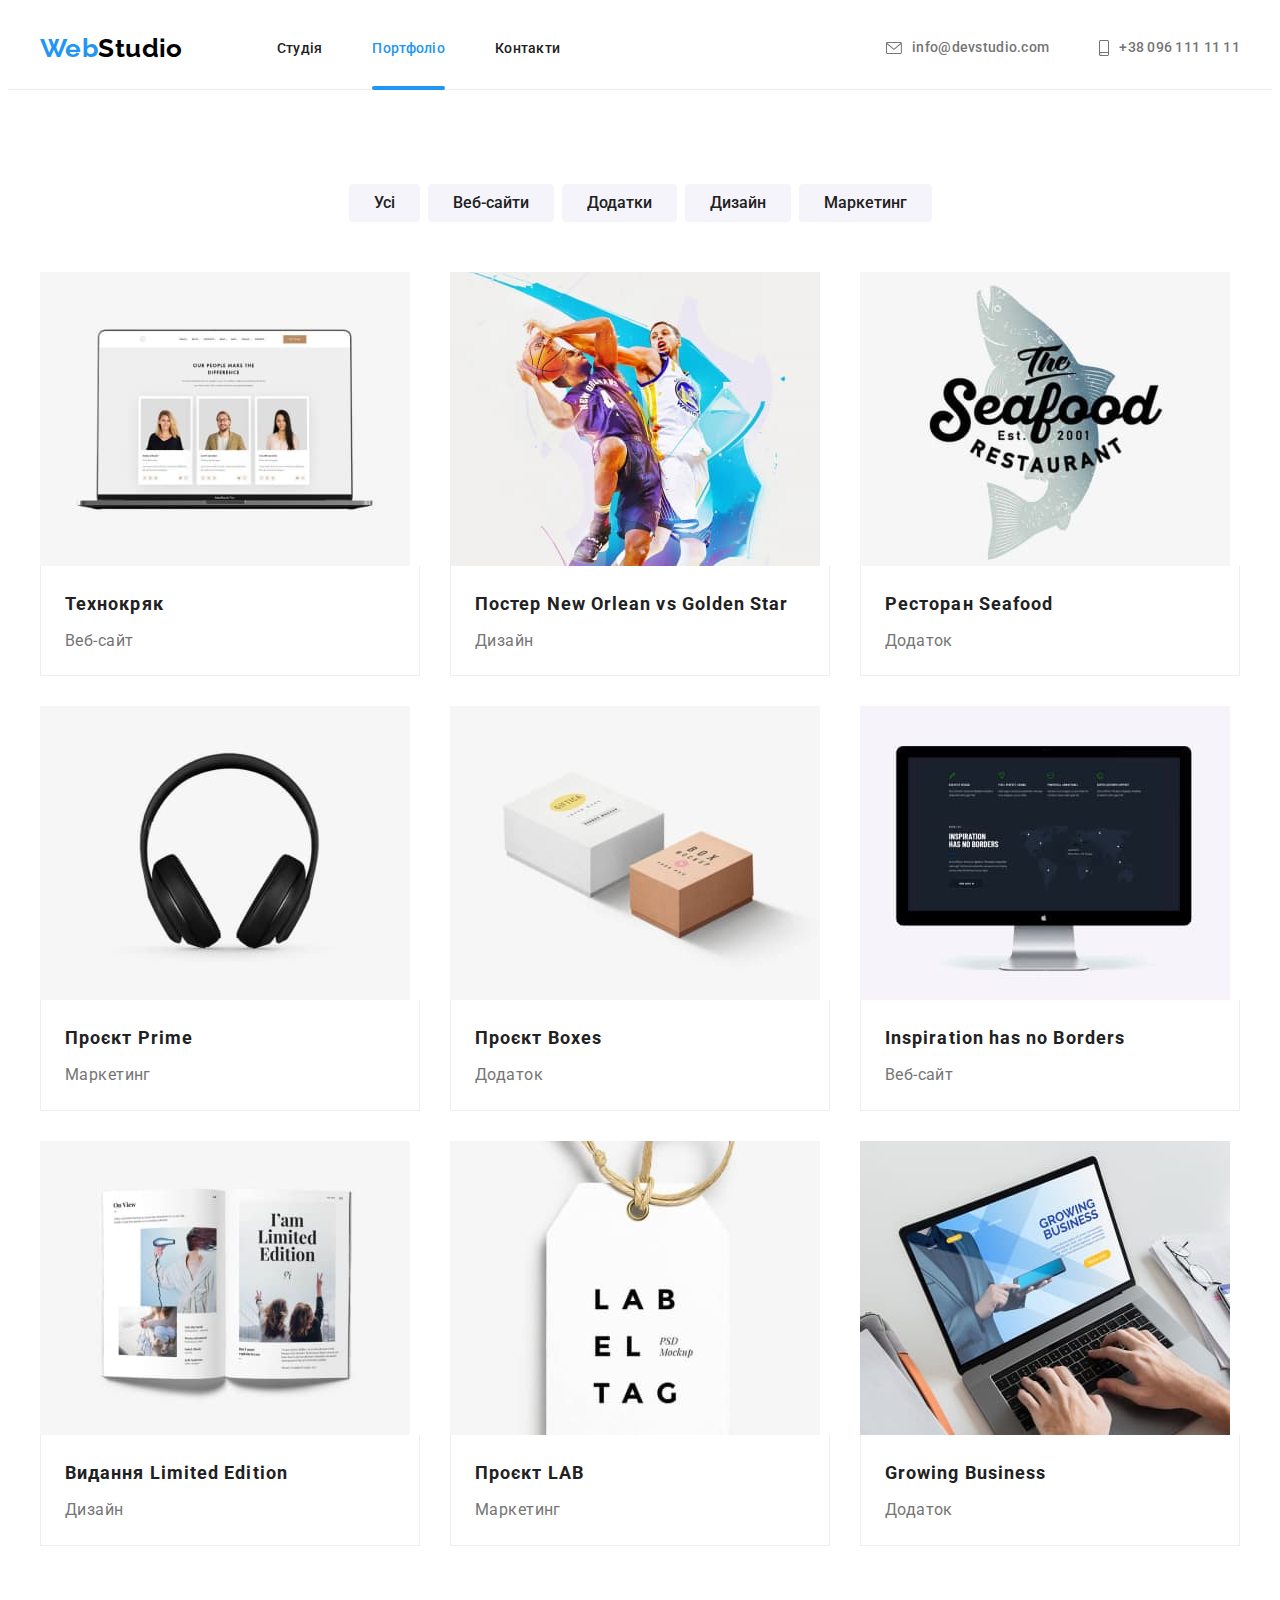
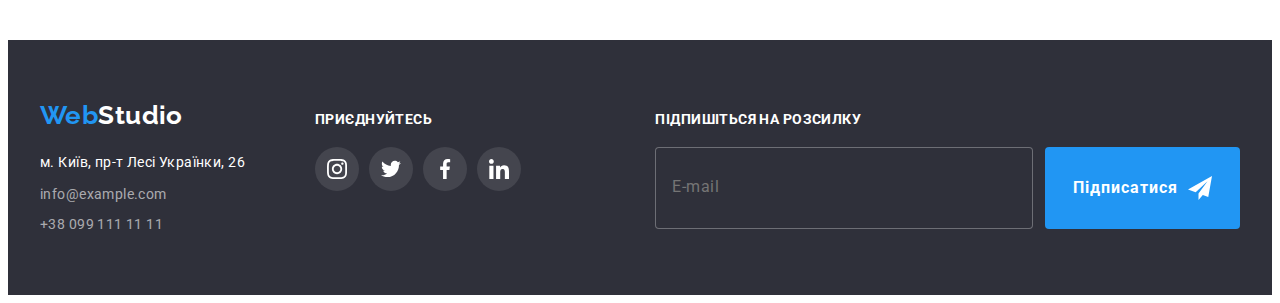
==== portfolio.html @ 4e2cb7a1 "hw-8-start" ====
<!DOCTYPE html>
<html lang="uk">
  <head>
    <meta charset="UTF-8" />
    <meta http-equiv="X-UA-Compatible" content="IE=edge" />
    <meta name="viewport" content="width=device-width, initial-scale=1.0" />
    <!--fonts-raleway-roboto----------------->
    <link rel="preconnect" href="https://fonts.googleapis.com" />
    <link rel="preconnect" href="https://fonts.gstatic.com" crossorigin />
    <link
      href="https://fonts.googleapis.com/css2?family=Oleo+Script:wght@400;700&family=Raleway:wght@700&family=Roboto:wght@400;500;700;900&display=swap"
      rel="stylesheet"
    />
    <!--fonts-end----------------------------------->
    <!--normalazi----------------------------------->
    <link
      rel="stylesheet"
      href="https://cdnjs.cloudflare.com/ajax/libs/modern-normalize/1.1.0/modern-normalize.min.css"
      integrity="sha512-wpPYUAdjBVSE4KJnH1VR1HeZfpl1ub8YT/NKx4PuQ5NmX2tKuGu6U/JRp5y+Y8XG2tV+wKQpNHVUX03MfMFn9Q=="
      crossorigin="anonymous"
      referrerpolicy="no-referrer"
    />
    <!--normalize-end------------------------------->

    <link rel="stylesheet" href="./css/main.min.css" />
    <title>WebStudio</title>
  </head>
  <body>
    <!--navigation-section------------->
    <header class="header">
      <div class="container header-container">
        <nav class="navigation">
          <!--Logo-------------------->
          <div class="logo__header">
            <a class="link" href="#"
              ><span class="logo__text-blue">Web</span
              ><span class="logo__text-dark">Studio</span></a
            >
          </div>
          <!--Logo-end------------------>
          <!--menu-buttons------ ------>
          <ul class="navigation__list list hover">
            <li class="navigation__menu">
              <a class="navigation__item" href="./index.html">Студія</a>
            </li>
            <li class="navigation__menu">
              <a class="navigation__item-active" href="./portfolio.html"
                >Портфоліо</a
              >
            </li>
            <li class="navigation__menu">
              <a class="navigation__item" href="#">Контакти</a>
            </li>
          </ul>
        </nav>
        <!--right------------------------>
        <div class="navigation__contact">
          <ul class="navigation__list list">
            <li class="navigation__menu hover">
              <a class="navigation__mail" href="mailto:info@devstudio.com">
                <svg class="icon-envelope" width="16" height="12">
                  <use href="./images/icons.svg#envelope"></use>
                </svg>
                info@devstudio.com
              </a>
            </li>

            <li class="navigation__menu hover">
              <a class="navigation__telephone" href="tel:+380961111111">
                <svg class="icon-smartphone" width="10" height="16">
                  <use href="./images/icons.svg#smartphone"></use>
                </svg>
                +38 096 111 11 11
              </a>
            </li>
          </ul>
        </div>
      </div>
      <!--container-end-->
    </header>
    <!--navigation-section-end---------->
    <main>
      <section class="portfolio">
        <div class="container">
          <h1 class="visually-hidden">Портфолио</h1>
          <!--filter------------------->
          <ul class="btn-filter">
            <li class="list">
              <button type="button">Усі</button>
            </li>
            <li class="list">
              <button type="button">Веб-сайти</button>
            </li>
            <li class="list">
              <button type="button">Додатки</button>
            </li>
            <li class="list">
              <button type="button">Дизайн</button>
            </li>
            <li class="list">
              <button type="button">Маркетинг</button>
            </li>
          </ul>
          <!--portfolio-img------------->
          <ul class="list project__wrapper">
            <li class="project__cards">
              <div class="project__card-animation">
                <img
                  src="./images/img-tehnokryak.jpg"
                  alt="Вебсайт Технокряк"
                  width="370"
                />

                <p class="project__card-overlay">
                  Ресурс пропонує комплексні пропозиції з різним рівнем
                  функціоналу та сервісів. Все це дозволить відвідувачу отримати
                  вичерпні відомості про компанію чи приватну особу.
                </p>
              </div>

              <div class="project__description">
                <h2>Технокряк</h2>
                <p>Веб-сайт</p>
              </div>
            </li>

            <li class="project__cards">
              <div class="project__card-animation">
                <img
                  src="./images/img-poster-New-Orlean.jpg"
                  alt="Дизайн Постера Нью Орлеан "
                  width="370"
                />

                <p class="project__card-overlay">
                  Ресурс пропонує комплексні пропозиції з різним рівнем
                  функціоналу та сервісів. Все це дозволить відвідувачу отримати
                  вичерпні відомості про компанію чи приватну особу.
                </p>
              </div>

              <div class="project__description">
                <h2>Постер New Orlean vs Golden Star</h2>
                <p>Дизайн</p>
              </div>
            </li>
            <li class="project__cards">
              <div class="project__card-animation">
                <img
                  src="./images/img-restaurant-seafood.jpg"
                  alt="Додаток Ресторану Seafood"
                  width="370"
                />
                <p class="project__card-overlay">
                  Ресурс пропонує комплексні пропозиції з різним рівнем
                  функціоналу та сервісів. Все це дозволить відвідувачу отримати
                  вичерпні відомості про компанію чи приватну особу.
                </p>
              </div>
              <div class="project__description">
                <h2>Ресторан Seafood</h2>
                <p>Додаток</p>
              </div>
            </li>
            <li class="project__cards">
              <div class="project__card-animation">
                <img
                  src="./images/img-project-prime.jpg"
                  alt="Маркетинг проєкту Prime"
                  width="370"
                />

                <p class="project__card-overlay">
                  Ресурс пропонує комплексні пропозиції з різним рівнем
                  функціоналу та сервісів. Все це дозволить відвідувачу отримати
                  вичерпні відомості про компанію чи приватну особу.
                </p>
              </div>
              <div class="project__description">
                <h2>Проєкт Prime</h2>
                <p>Маркетинг</p>
              </div>
            </li>

            <li class="project__cards">
              <div class="project__card-animation">
                <img
                  src="./images/img-project-boxes.jpg"
                  alt="Додаток Пректу Boxes"
                  width="370"
                />

                <p class="project__card-overlay">
                  Ресурс пропонує комплексні пропозиції з різним рівнем
                  функціоналу та сервісів. Все це дозволить відвідувачу отримати
                  вичерпні відомості про компанію чи приватну особу.
                </p>
              </div>
              <div class="project__description">
                <h2>Проєкт Boxes</h2>
                <p>Додаток</p>
              </div>
            </li>

            <li class="project__cards">
              <div class="project__card-animation">
                <img
                  src="./images/img-inspiration-on-boarder.jpg"
                  alt="Веб-сайт Inspiration has no Boarders"
                  width="370"
                />

                <p class="project__card-overlay">
                  Ресурс пропонує комплексні пропозиції з різним рівнем
                  функціоналу та сервісів. Все це дозволить відвідувачу отримати
                  вичерпні відомості про компанію чи приватну особу.
                </p>
              </div>
              <div class="project__description">
                <h2>Inspiration has no Borders</h2>
                <p>Веб-сайт</p>
              </div>
            </li>
            <li class="project__cards">
              <div class="project__card-animation">
                <img
                  src="./images/img-publishing-house-limited-edition.jpg"
                  alt="Дизайн Видання Limited Edition"
                  width="370"
                />

                <p class="project__card-overlay">
                  Ресурс пропонує комплексні пропозиції з різним рівнем
                  функціоналу та сервісів. Все це дозволить відвідувачу отримати
                  вичерпні відомості про компанію чи приватну особу.
                </p>
              </div>
              <div class="project__description">
                <h2>Видання Limited Edition</h2>
                <p>Дизайн</p>
              </div>
            </li>
            <li class="project__cards">
              <div class="project__card-animation">
                <img
                  src="./images/img-project-lab.jpg"
                  alt="Маркетинг Проєкт LAB"
                  width="370"
                />

                <p class="project__card-overlay">
                  Ресурс пропонує комплексні пропозиції з різним рівнем
                  функціоналу та сервісів. Все це дозволить відвідувачу отримати
                  вичерпні відомості про компанію чи приватну особу.
                </p>
              </div>
              <div class="project__description">
                <h2>Проєкт LAB</h2>
                <p>Маркетинг</p>
              </div>
            </li>
            <li class="project__cards">
              <div class="project__card-animation">
                <img
                  src="./images/img-growing-business.jpg"
                  alt="Додаток Growing Business"
                  width="370"
                />

                <p class="project__card-overlay">
                  Ресурс пропонує комплексні пропозиції з різним рівнем
                  функціоналу та сервісів. Все це дозволить відвідувачу отримати
                  вичерпні відомості про компанію чи приватну особу.
                </p>
              </div>
              <div class="project__description">
                <h2>Growing Business</h2>
                <p>Додаток</p>
              </div>
            </li>
          </ul>
        </div>
        <!--container-end-->
      </section>
      <!--portfolio-img-end----------->
    </main>
    <!--footer------------------------>

    <!--footer------------------->

    <footer>
      <div class="container">
        <div class="footer__wrapper">
          <div class="">
            <div class="footer__logo-wrapper">
              <a href="#"
                ><span class="logo__text-blue">Web</span
                ><span class="logo__text-white">Studio</span></a
              >
            </div>

            <address>
              <p>м. Київ, пр-т Лесі Українки, 26</p>
              <ul class="list">
                <li>
                  <a class="link" href="mailto:info@example.com">
                    info@example.com
                  </a>
                </li>
                <li>
                  <a class="link" href="tel:+380991111111">
                    +38 099 111 11 11
                  </a>
                </li>
              </ul>
            </address>
          </div>

          <div class="footer-social__content">
            <p>приєднуйтесь</p>
            <ul class="list footer-social__icon-indent">
              <li>
                <a class="footer-social__link" href="#">
                  <svg class="footer-social__icon" width="20" height="20">
                    <use href="./images/icons.svg#instagram"></use>
                  </svg>
                </a>
              </li>
              <li>
                <a class="footer-social__link" href="#">
                  <svg class="footer-social__icon" width="20" height="20">
                    <use href="./images/icons.svg#twitter"></use>
                  </svg>
                </a>
              </li>
              <li>
                <a class="footer-social__link" href="#">
                  <svg class="footer-social__icon" width="20" height="20">
                    <use href="./images/icons.svg#facebook"></use>
                  </svg>
                </a>
              </li>
              <li>
                <a class="footer-social__link" href="#">
                  <svg class="footer-social__icon" width="20" height="20">
                    <use href="./images/icons.svg#linkedin"></use>
                  </svg>
                </a>
              </li>
            </ul>
          </div>
          <!--address-social-end-->

          <div class="footer-mailing__content">
            <p>Підпишіться на розсилку</p>

            <form class="footer-mailing__form">
              <input
                name="user_email"
                class="footer-mailing__input"
                type="email"
                placeholder="E-mail"
              />
              <button class="footer-mailing__btn" type="submit">
                Підписатися
                <svg class="footer-mailing__icon" width="24" height="24">
                  <use href="./images/icons.svg#icon-send"></use>
                </svg>
              </button>
            </form>
          </div>
          <!-------------------------->
        </div>
        <!--column-end-->
      </div>
      <!--container-end-->
    </footer>

    <!--footer-end---------------------->
  </body>
</html>
---- css/main.min.css ----
:root{--hover-color: #2196f3;--h2-h3-color: #212121;--text-color: #757575;--icon-logo-color: #afb1b8;--bg-color-black: #2f303a;--logo-color-black: #000000;--white-color: #ffffff;--background-button-color: #f5f4fa;--adress-a-color: rgba(255, 255, 255, 0.6)}.list{list-style:none}.link{text-decoration:none}body{font-family:"Roboto",sans-serif;letter-spacing:.03em;font-size:14px;color:var(--text-color)}h1,h2,h3,p{margin-top:0;margin-bottom:0}ul,ol{margin-top:0;margin-bottom:0;padding-left:0}img{display:block}.container{width:1200px;margin-left:auto;margin-right:auto;padding-left:15px;padding-right:15px}.visually-hidden{position:absolute;white-space:nowrap;width:1px;height:1px;overflow:hidden;border:0;padding:0;clip:rect(0 0 0 0);-webkit-clip-path:inset(100%);clip-path:inset(100%);margin:-1px}.header{padding-top:25px;padding-bottom:25px;border-bottom:1px solid #ececec}.header-container{display:-webkit-box;display:-ms-flexbox;display:flex;-webkit-box-align:center;-ms-flex-align:center;align-items:center}.navigation{display:-webkit-box;display:-ms-flexbox;display:flex;-webkit-box-align:center;-ms-flex-align:center;align-items:center}.navigation__list{display:-webkit-box;display:-ms-flexbox;display:flex;-webkit-box-align:center;-ms-flex-align:center;align-items:center}.navigation__menu:not(:last-child){margin-right:50px;position:relative}.navigation__item{font-style:normal;font-weight:500;font-size:14px;line-height:1.14;letter-spacing:.02em;color:var(--h2-h3-color);text-decoration:none;-webkit-transition:color 250ms cubic-bezier(0.4, 0, 0.2, 1);transition:color 250ms cubic-bezier(0.4, 0, 0.2, 1)}.navigation__item-active{font-style:normal;font-weight:500;font-size:14px;line-height:1.14;letter-spacing:.02em;color:var(--hover-color);text-decoration:none}.navigation__item-active::after{content:"";position:absolute;width:100%;height:4px;border-radius:2px;background-color:#2196f3;top:46px;left:0px}.navigation__contact{margin-left:auto}.navigation__mail{display:-webkit-box;display:-ms-flexbox;display:flex;font-style:normal;font-weight:500;font-size:14px;line-height:1.14;letter-spacing:.02em;color:var(--text-color);text-decoration:none;-webkit-box-align:center;-ms-flex-align:center;align-items:center;-webkit-box-pack:center;-ms-flex-pack:center;justify-content:center;-webkit-transition:color 250ms cubic-bezier(0.4, 0, 0.2, 1);transition:color 250ms cubic-bezier(0.4, 0, 0.2, 1)}.navigation__telephone{display:-webkit-box;display:-ms-flexbox;display:flex;font-style:normal;font-weight:500;font-size:14px;line-height:1.14;letter-spacing:.02em;color:var(--text-color);text-decoration:none;-webkit-box-align:center;-ms-flex-align:center;align-items:center;-webkit-box-pack:center;-ms-flex-pack:center;justify-content:center;-webkit-transition:color 250ms cubic-bezier(0.4, 0, 0.2, 1);transition:color 250ms cubic-bezier(0.4, 0, 0.2, 1)}.hover a:hover,.hover a:focus{color:var(--hover-color);fill:currentColor}.icon-envelope{margin-right:10px;fill:currentColor}.icon-envelope:hover,.icon-envelope:focus{color:var(--hover-color);fill:currentColor}.icon-smartphone{margin-right:10px;fill:currentColor}.icon-smartphone:hover,.icon-smartphone:focus{color:var(--hover-color);fill:currentColor}.logo__text-dark{font-family:"Raleway",sans-serif;font-style:normal;font-weight:700;font-size:26px;line-height:1.19;color:var(--logo-color-black)}.logo__header{margin-right:94px}.logo__text-blue{font-family:"Raleway",sans-serif;font-style:normal;font-weight:700;font-size:26px;line-height:1.19;color:var(--hover-color)}.banner{width:1600px;margin:auto;background:var(--bg-color-black);background-image:radial-gradient(rgba(47, 48, 58, 0.4), rgba(47, 48, 58, 0.4)),url(../images/hero.jpg);background-repeat:no-repeat;background-position:center;background-size:cover;padding:200px 0}.banner h1{width:696px;margin-left:auto;margin-right:auto;font-style:normal;font-weight:900;font-size:44px;line-height:1.36;text-align:center;letter-spacing:.06em;text-transform:uppercase;color:var(--white-color)}.banner button{font-style:normal;font-weight:700;font-size:16px;line-height:1.87;display:-webkit-box;display:-ms-flexbox;display:flex;-webkit-box-align:center;-ms-flex-align:center;align-items:center;text-align:center;letter-spacing:.06em;color:var(--white-color);padding:10px 32px 10px 32px;margin-top:40px;margin-left:auto;margin-right:auto;background:var(--hover-color);-webkit-box-shadow:0px 4px 4px rgba(0,0,0,.15);box-shadow:0px 4px 4px rgba(0,0,0,.15);border-radius:4px;border:none;cursor:pointer;-webkit-transition:background-color 250ms cubic-bezier(0.4, 0, 0.2, 1);transition:background-color 250ms cubic-bezier(0.4, 0, 0.2, 1)}.banner button:hover,.banner button:focus{background-color:#188ce8}.benefits__content{padding:94px 0}.benefits__content h3{font-style:normal;font-weight:700;font-size:14px;line-height:1.14;text-transform:uppercase;color:var(--h2-h3-color);margin-bottom:10px}.benefits__content p{font-style:normal;font-size:14px;line-height:1.71;color:var(--text-color);word-wrap:break-word}.benefits__wrapper{display:-webkit-box;display:-ms-flexbox;display:flex;gap:30px}.benefits__wrapper:not(:last-child){padding-right:30px}.benefit__content-indent{-ms-flex-preferred-size:calc((100% - 90px)/4);flex-basis:calc((100% - 90px)/4)}.benefit__icon-border{background-color:#f5f4fa;padding:25px 100px}.benefit__icon-border:not(:last-child){margin-bottom:30px}.experience__content{padding-top:0px;padding-bottom:94px}.experience__content h2{font-style:normal;font-weight:700;font-size:36px;line-height:1.16;text-align:center;color:var(--h2-h3-color);margin-bottom:50px}.experience__content__img{display:-webkit-box;display:-ms-flexbox;display:flex;gap:30px}.experience__wrapper{position:relative}.experience__description{position:absolute;display:-webkit-box;display:-ms-flexbox;display:flex;-webkit-box-align:center;-ms-flex-align:center;align-items:center;-webkit-box-pack:center;-ms-flex-pack:center;justify-content:center;bottom:0px;width:370px;height:70px;background-color:rgba(47,48,58,.8)}.experience__description h3{font-family:"Roboto",sans-serif;font-weight:700;font-size:14px;line-height:16.41px;color:#fff;text-transform:uppercase}.our-command__content{background-color:#f5f4fa;padding:94px 0}.our-command__content h2{font-style:normal;font-weight:700;font-size:36px;line-height:1.16;text-align:center;color:var(--h2-h3-color);margin-bottom:50px}.our-command__content h3{font-style:normal;font-weight:500;font-size:16px;line-height:1.18;text-align:center;color:var(--h2-h3-color);margin-bottom:10px}.our-command__content p{font-style:normal;font-size:16px;line-height:1.18;text-align:center;color:var(--text-color)}.our-command__indent{display:-webkit-box;display:-ms-flexbox;display:flex;gap:30px}.our-command__card{background-color:#fff;border-bottom-left-radius:4px;border-bottom-right-radius:4px;-webkit-box-shadow:0px 2px 1px rgba(0,0,0,.2),0px 1px 1px rgba(0,0,0,.14),0px 1px 3px rgba(0,0,0,.12);box-shadow:0px 2px 1px rgba(0,0,0,.2),0px 1px 1px rgba(0,0,0,.14),0px 1px 3px rgba(0,0,0,.12)}.our-command__card-indent{padding:30px 32px}.our-command__icon-wrapper{display:-webkit-box;display:-ms-flexbox;display:flex;-webkit-box-pack:justify;-ms-flex-pack:justify;justify-content:space-between;margin-top:16px}.our-command__icon-link{display:-webkit-box;display:-ms-flexbox;display:flex;-webkit-box-align:center;-ms-flex-align:center;align-items:center;-webkit-box-pack:center;-ms-flex-pack:center;justify-content:center;width:44px;height:44px;border-radius:50%;-webkit-transition:background-color 250ms cubic-bezier(0.4, 0, 0.2, 1);transition:background-color 250ms cubic-bezier(0.4, 0, 0.2, 1)}.our-command__icon-link:hover,.our-command__icon-link:focus{background-color:var(--hover-color)}.our-command__icon-link:hover .our-command__icon,.our-command__icon-link:focus .our-command__icon{fill:#fff}.our-command__icon{fill:var(--icon-logo-color);-webkit-transition:fill 250ms cubic-bezier(0.4, 0, 0.2, 1);transition:fill 250ms cubic-bezier(0.4, 0, 0.2, 1)}.our-client__content{padding:94px 0}.our-client__content h2{font-style:normal;font-weight:700;font-size:36px;line-height:1.16;text-align:center;color:var(--h2-h3-color);margin-bottom:50px}.our-client__logo-wrapper{display:-webkit-box;display:-ms-flexbox;display:flex}.client-logo__icon{fill:var(--icon-logo-color);-webkit-transition:fill 250ms cubic-bezier(0.4, 0, 0.2, 1);transition:fill 250ms cubic-bezier(0.4, 0, 0.2, 1)}.client-logo__indent:not(:last-child){margin-right:30px}.client-logo__link{display:-webkit-box;display:-ms-flexbox;display:flex;border:1px solid var(--icon-logo-color);border-radius:4px;padding:16px 32px;-webkit-box-align:center;-ms-flex-align:center;align-items:center;-webkit-box-pack:center;-ms-flex-pack:center;justify-content:center;-webkit-transition:border-color 250ms cubic-bezier(0.4, 0, 0.2, 1);transition:border-color 250ms cubic-bezier(0.4, 0, 0.2, 1)}.client-logo__link:hover,.client-logo__link:focus{border-color:var(--hover-color)}.client-logo__link:hover .client-logo__icon,.client-logo__link:focus .client-logo__icon{fill:var(--hover-color)}.modal__close-btn{position:absolute;top:8px;right:8px;display:-webkit-box;display:-ms-flexbox;display:flex;-webkit-box-pack:center;-ms-flex-pack:center;justify-content:center;-webkit-box-align:center;-ms-flex-align:center;align-items:center;width:30px;height:30px;border-radius:50%;border:1px solid rgba(0,0,0,.1);background-color:rgba(0,0,0,0);padding:0px;cursor:pointer;-webkit-transition:fill 250ms cubic-bezier(0.4, 0, 0.2, 1);transition:fill 250ms cubic-bezier(0.4, 0, 0.2, 1)}.modal__close-btn:focus,.modal__close-btn:hover{fill:var(--hover-color)}.modal{position:absolute;top:50%;left:50%;width:528px;height:581px;border-radius:4px;background-color:#fff;-webkit-transform:translate(-50%, -50%);transform:translate(-50%, -50%);opacity:1;-webkit-box-shadow:0px 1px 3px rgba(0,0,0,.12),0px 1px 1px rgba(0,0,0,.14),0px 2px 1px rgba(0,0,0,.2);box-shadow:0px 1px 3px rgba(0,0,0,.12),0px 1px 1px rgba(0,0,0,.14),0px 2px 1px rgba(0,0,0,.2);-webkit-transition:1250ms cubic-bezier(0.4, 0, 0.2, 1),-webkit-transform 1250ms cubic-bezier(0.4, 0, 0.2, 1);transition:1250ms cubic-bezier(0.4, 0, 0.2, 1),-webkit-transform 1250ms cubic-bezier(0.4, 0, 0.2, 1);transition:transform 1250ms cubic-bezier(0.4, 0, 0.2, 1),1250ms cubic-bezier(0.4, 0, 0.2, 1);transition:transform 1250ms cubic-bezier(0.4, 0, 0.2, 1),1250ms cubic-bezier(0.4, 0, 0.2, 1),-webkit-transform 1250ms cubic-bezier(0.4, 0, 0.2, 1);padding:40px}.modal__header{display:block;font-family:"Roboto",sans-serif;font-weight:700;font-size:20px;line-height:23px;color:#212121;text-align:center;margin-bottom:12px}.modal-form__field{display:block;margin-bottom:10px}.modal-form__field:not(:last-child){margin-bottom:10px}.modal-form__field:nth-child(4){margin-bottom:20px}.modal-form__input{width:100%;height:40px;border-radius:4px;border:1px solid rgba(33,33,33,.2);margin-top:4px;padding-left:42px;cursor:pointer;-webkit-transition:border-color 250ms cubic-bezier(0.4, 0, 0.2, 1);transition:border-color 250ms cubic-bezier(0.4, 0, 0.2, 1)}.modal-form__input:focus{border-color:var(--hover-color);outline:none}.modal-form__input:focus+.modal-form__icon{fill:var(--hover-color);outline:none}.modal-form__icon{position:absolute;display:block;top:50%;left:12px;-webkit-transform:translateY(-50%);transform:translateY(-50%);fill:#212121;-webkit-transition:fill 250ms cubic-bezier(0.4, 0, 0.2, 1);transition:fill 250ms cubic-bezier(0.4, 0, 0.2, 1)}.modal-form__message{width:100%;height:120px;border-radius:4px;border:1px solid rgba(33,33,33,.2);margin-top:4px;padding:12px 16px;resize:none;-webkit-transition:border-color 250ms cubic-bezier(0.4, 0, 0.2, 1);transition:border-color 250ms cubic-bezier(0.4, 0, 0.2, 1);display:block}.modal-form__message:focus{border-color:var(--hover-color);outline:none}.modal-form__message::-webkit-input-placeholder{color:rgba(117,117,117,.5);font-family:"Roboto",sans-serif;font-weight:400;font-size:12px;line-height:14px}.modal-form__message::-moz-placeholder{color:rgba(117,117,117,.5);font-family:"Roboto",sans-serif;font-weight:400;font-size:12px;line-height:14px}.modal-form__message:-ms-input-placeholder{color:rgba(117,117,117,.5);font-family:"Roboto",sans-serif;font-weight:400;font-size:12px;line-height:14px}.modal-form__message::-ms-input-placeholder{color:rgba(117,117,117,.5);font-family:"Roboto",sans-serif;font-weight:400;font-size:12px;line-height:14px}.modal-form__message::placeholder{color:rgba(117,117,117,.5);font-family:"Roboto",sans-serif;font-weight:400;font-size:12px;line-height:14px}.modal-form__title-comment,.modal-form__title-name,.modal-form__title-phone,.modal-form__title-email{color:var(--text-color);font-family:"Roboto",sans-serif;font-weight:400;font-size:12px;line-height:14px;letter-spacing:.01em;display:block}.modal-form__input-wrapper{position:relative;display:block}.checkbox-icon-border{display:-webkit-box;display:-ms-flexbox;display:flex;-webkit-box-align:center;-ms-flex-align:center;align-items:center;justify-items:center;left:0px;bottom:0px;cursor:pointer;margin-right:10px;border:1px solid #212121;border-radius:2px;background-color:#fff}.checkbox-icon{visibility:hidden}.modal-form__checkbox:checked+.modal-form__checkbox-label .checkbox-icon{visibility:visible;background-color:var(--hover-color);border:none}.modal-form__checkbox:checked+.modal-form__checkbox-label .checkbox-icon-border{border-color:#2196f3}.modal-form__checkbox:focus+.modal-form__checkbox-label .checkbox-icon-border{outline:1px solid var(--hover-color)}.modal-form__checkbox-label{display:-webkit-box;display:-ms-flexbox;display:flex;-webkit-box-align:center;-ms-flex-align:center;align-items:center;-webkit-box-pack:center;-ms-flex-pack:center;justify-content:center;font-family:"Roboto",sans-serif;font-weight:400;font-size:14px;line-height:24px;letter-spacing:.03em;color:var(--text-color)}.modal-form__checkbox-label a{color:var(--hover-color)}.modal-form__submit-btn{display:block;margin-top:30px;margin-left:auto;margin-right:auto;background-color:#188ce8;padding:10px 52px;border-radius:4px;border:none;color:#fff;font-family:"Roboto",sans-serif;font-weight:700;font-size:16px;line-height:30px;letter-spacing:.06em;text-align:center;cursor:pointer;-webkit-transition:-webkit-box-shadow 250ms cubic-bezier(0.4, 0, 0.2, 1);transition:-webkit-box-shadow 250ms cubic-bezier(0.4, 0, 0.2, 1);transition:box-shadow 250ms cubic-bezier(0.4, 0, 0.2, 1);transition:box-shadow 250ms cubic-bezier(0.4, 0, 0.2, 1), -webkit-box-shadow 250ms cubic-bezier(0.4, 0, 0.2, 1)}.modal-form__submit-btn:focus,.modal-form__submit-btn:hover{-webkit-box-shadow:0px 4px 4px rgba(0,0,0,.15);box-shadow:0px 4px 4px rgba(0,0,0,.15);outline:none}.backdrop{position:fixed;top:0px;left:0px;width:100%;height:100%;background-color:rgba(0,0,0,.2);-webkit-transition:opacity 250ms cubic-bezier(0.4, 0, 0.2, 1),visibility 250ms cubic-bezier(0.4, 0, 0.2, 1);transition:opacity 250ms cubic-bezier(0.4, 0, 0.2, 1),visibility 250ms cubic-bezier(0.4, 0, 0.2, 1)}.backdrop.is-hidden{visibility:hidden;pointer-events:none}.backdrop.is-hidden .modal{-webkit-transform:translate(0%, -100%) scale(0.01);transform:translate(0%, -100%) scale(0.01);border-radius:50%}.btn-filter{display:-webkit-box;display:-ms-flexbox;display:flex;gap:8px;margin-bottom:50px;-webkit-box-pack:center;-ms-flex-pack:center;justify-content:center}.portfolio{padding:94px 0}.portfolio button{font-family:"Roboto",sans-serif;white-space:nowrap;font-weight:500;font-size:16px;line-height:1.62;color:var(--h2-h3-color);background:var(--background-button-color);border-radius:4px;padding:6px 25px;border:none;cursor:pointer;-webkit-transition:background-color 250ms cubic-bezier(0.4, 0, 0.2, 1),color 250ms cubic-bezier(0.4, 0, 0.2, 1),-webkit-box-shadow 250ms cubic-bezier(0.4, 0, 0.2, 1);transition:background-color 250ms cubic-bezier(0.4, 0, 0.2, 1),color 250ms cubic-bezier(0.4, 0, 0.2, 1),-webkit-box-shadow 250ms cubic-bezier(0.4, 0, 0.2, 1);transition:background-color 250ms cubic-bezier(0.4, 0, 0.2, 1),color 250ms cubic-bezier(0.4, 0, 0.2, 1),box-shadow 250ms cubic-bezier(0.4, 0, 0.2, 1);transition:background-color 250ms cubic-bezier(0.4, 0, 0.2, 1),color 250ms cubic-bezier(0.4, 0, 0.2, 1),box-shadow 250ms cubic-bezier(0.4, 0, 0.2, 1),-webkit-box-shadow 250ms cubic-bezier(0.4, 0, 0.2, 1)}.portfolio button:hover,.portfolio button:focus{background:var(--hover-color);-webkit-box-shadow:0px 3px 1px rgba(0,0,0,.1),0px 1px 2px rgba(0,0,0,.08),0px 2px 2px rgba(0,0,0,.12);box-shadow:0px 3px 1px rgba(0,0,0,.1),0px 1px 2px rgba(0,0,0,.08),0px 2px 2px rgba(0,0,0,.12);color:var(--white-color);outline:none}.project__wrapper{display:-webkit-box;display:-ms-flexbox;display:flex;-ms-flex-wrap:wrap;flex-wrap:wrap;gap:30px}.project__wrapper:not(:last-child){margin-bottom:30px;margin-right:30px}.project__card-animation{overflow:hidden;position:relative}.project__description{padding:20px 24px 20px 24px;border:1px solid #eee;border-top:0;font-weight:400;font-size:16px;line-height:1.85;color:var(--text-color)}.project__description h2{font-weight:700;font-size:18px;line-height:2;letter-spacing:.06em;color:var(--h2-h3-color);margin-bottom:4px}.project__card-overlay{position:absolute;display:-webkit-box;display:-ms-flexbox;display:flex;justify-items:center;-webkit-box-align:center;-ms-flex-align:center;align-items:center;height:100%;bottom:0px;padding:63px 24px;background-color:rgba(33,150,243,.9);color:#fff;font-family:"Roboto",sans-serif;font-size:18px;font-weight:400;line-height:28px;letter-spacing:.03em;-webkit-transform:translateY(100%);transform:translateY(100%);-webkit-transition:550ms cubic-bezier(0.4, 0, 0.2, 1),-webkit-transform 250ms cubic-bezier(0.4, 0, 0.2, 1);transition:550ms cubic-bezier(0.4, 0, 0.2, 1),-webkit-transform 250ms cubic-bezier(0.4, 0, 0.2, 1);transition:transform 250ms cubic-bezier(0.4, 0, 0.2, 1),550ms cubic-bezier(0.4, 0, 0.2, 1);transition:transform 250ms cubic-bezier(0.4, 0, 0.2, 1),550ms cubic-bezier(0.4, 0, 0.2, 1),-webkit-transform 250ms cubic-bezier(0.4, 0, 0.2, 1)}.project__cards{-webkit-box-sizing:border-box;box-sizing:border-box;width:370px;-ms-flex-preferred-size:calc((100% - 60px)/3);flex-basis:calc((100% - 60px)/3);position:relative;-webkit-transition:-webkit-box-shadow 250ms cubic-bezier(0.4, 0, 0.2, 1);transition:-webkit-box-shadow 250ms cubic-bezier(0.4, 0, 0.2, 1);transition:box-shadow 250ms cubic-bezier(0.4, 0, 0.2, 1);transition:box-shadow 250ms cubic-bezier(0.4, 0, 0.2, 1), -webkit-box-shadow 250ms cubic-bezier(0.4, 0, 0.2, 1)}.project__cards:hover,.project__cards:focus{-webkit-box-shadow:1px 4px 6px rgba(0,0,0,.16),0px 4px 4px rgba(0,0,0,.06),0px 1px 1px rgba(0,0,0,.12);box-shadow:1px 4px 6px rgba(0,0,0,.16),0px 4px 4px rgba(0,0,0,.06),0px 1px 1px rgba(0,0,0,.12)}.project__cards:hover .project__card-overlay,.project__cards:focus .project__card-overlay{-webkit-transform:translateY(0%);transform:translateY(0%)}footer{background:var(--bg-color-black);padding-top:60px;padding-bottom:60px}footer a{text-decoration:none}.footer__wrapper{display:-webkit-box;display:-ms-flexbox;display:flex;-webkit-box-align:baseline;-ms-flex-align:baseline;align-items:baseline}address p{font-family:"Roboto",sans-serif;font-style:normal;font-size:14px;line-height:1.71;color:var(--white-color);margin-bottom:9px}address a{font-family:"Roboto",sans-serif;font-style:normal;font-size:14px;line-height:1.5;color:var(--adress-a-color)}address li:not(:last-child){margin-bottom:9px}.footer__logo-wrapper{margin-bottom:20px}.logo__text-white{font-family:"Raleway",sans-serif;font-style:normal;font-weight:700;font-size:26px;line-height:1.19;color:var(--white-color)}.footer-social__content{margin-left:70px}.footer-social__content p{font-family:"Roboto",sans-serif;font-weight:700;font-size:14px;line-height:16px;color:#fff;text-transform:uppercase;margin-bottom:20px}.footer-social__icon-indent{display:-webkit-box;display:-ms-flexbox;display:flex;gap:10px}.footer-social__icon{fill:#fff}.footer-social__link{display:-webkit-box;display:-ms-flexbox;display:flex;width:44px;height:44px;border-radius:50%;background-color:rgba(255,255,255,.1);-webkit-box-align:center;-ms-flex-align:center;align-items:center;-webkit-box-pack:center;-ms-flex-pack:center;justify-content:center;-webkit-transition:background-color 250ms cubic-bezier(0.4, 0, 0.2, 1);transition:background-color 250ms cubic-bezier(0.4, 0, 0.2, 1)}.footer-social__link:hover,.footer-social__link:focus{background-color:var(--hover-color)}.footer-mailing__content{margin-left:auto}.footer-mailing__content p{font-family:"Roboto",sans-serif;font-weight:700;font-size:14px;line-height:16px;color:#fff;text-transform:uppercase;margin-bottom:20px}.footer-mailing__form{display:-webkit-box;display:-ms-flexbox;display:flex}.footer-mailing__input{width:358px;height:50px;border-radius:4px;outline:none;background-color:var(--bg-color-black);border:1px solid rgba(255,255,255,.3);-webkit-transition:border-color 250ms cubic-bezier(0.4, 0, 0.2, 1);transition:border-color 250ms cubic-bezier(0.4, 0, 0.2, 1);padding-top:15px;padding-left:16px;padding-bottom:15px;padding-right:auto;cursor:pointer;color:#fff}.footer-mailing__input:focus{border-color:var(--hover-color);color:#fff}.footer-mailing__input::-webkit-input-placeholder{font-family:"Roboto",sans-serif;font-weight:400;font-size:16px;line-height:20px;letter-spacing:.03em;color:solid rgba(255,255,255,.6)}.footer-mailing__input::-moz-placeholder{font-family:"Roboto",sans-serif;font-weight:400;font-size:16px;line-height:20px;letter-spacing:.03em;color:solid rgba(255,255,255,.6)}.footer-mailing__input:-ms-input-placeholder{font-family:"Roboto",sans-serif;font-weight:400;font-size:16px;line-height:20px;letter-spacing:.03em;color:solid rgba(255,255,255,.6)}.footer-mailing__input::-ms-input-placeholder{font-family:"Roboto",sans-serif;font-weight:400;font-size:16px;line-height:20px;letter-spacing:.03em;color:solid rgba(255,255,255,.6)}.footer-mailing__input::placeholder{font-family:"Roboto",sans-serif;font-weight:400;font-size:16px;line-height:20px;letter-spacing:.03em;color:solid rgba(255,255,255,.6)}.footer-mailing__btn{display:-webkit-box;display:-ms-flexbox;display:flex;-webkit-box-align:center;-ms-flex-align:center;align-items:center;justify-items:center;margin-left:12px;background-color:var(--hover-color);padding:10px 28px 10px 28px;border-radius:4px;border:none;color:#fff;font-family:"Roboto",sans-serif;font-weight:700;font-size:16px;line-height:30px;letter-spacing:.06em;text-align:center;-webkit-transition:-webkit-box-shadow 250ms cubic-bezier(0.4, 0, 0.2, 1);transition:-webkit-box-shadow 250ms cubic-bezier(0.4, 0, 0.2, 1);transition:box-shadow 250ms cubic-bezier(0.4, 0, 0.2, 1);transition:box-shadow 250ms cubic-bezier(0.4, 0, 0.2, 1), -webkit-box-shadow 250ms cubic-bezier(0.4, 0, 0.2, 1)}.footer-mailing__btn:focus,.footer-mailing__btn:hover{-webkit-box-shadow:0px 4px 4px rgba(0,0,0,.15),0px 4px 4px rgba(0,0,0,.15);box-shadow:0px 4px 4px rgba(0,0,0,.15),0px 4px 4px rgba(0,0,0,.15)}.footer-mailing__icon{margin-left:10px}/*# sourceMappingURL=main.min.css.map */
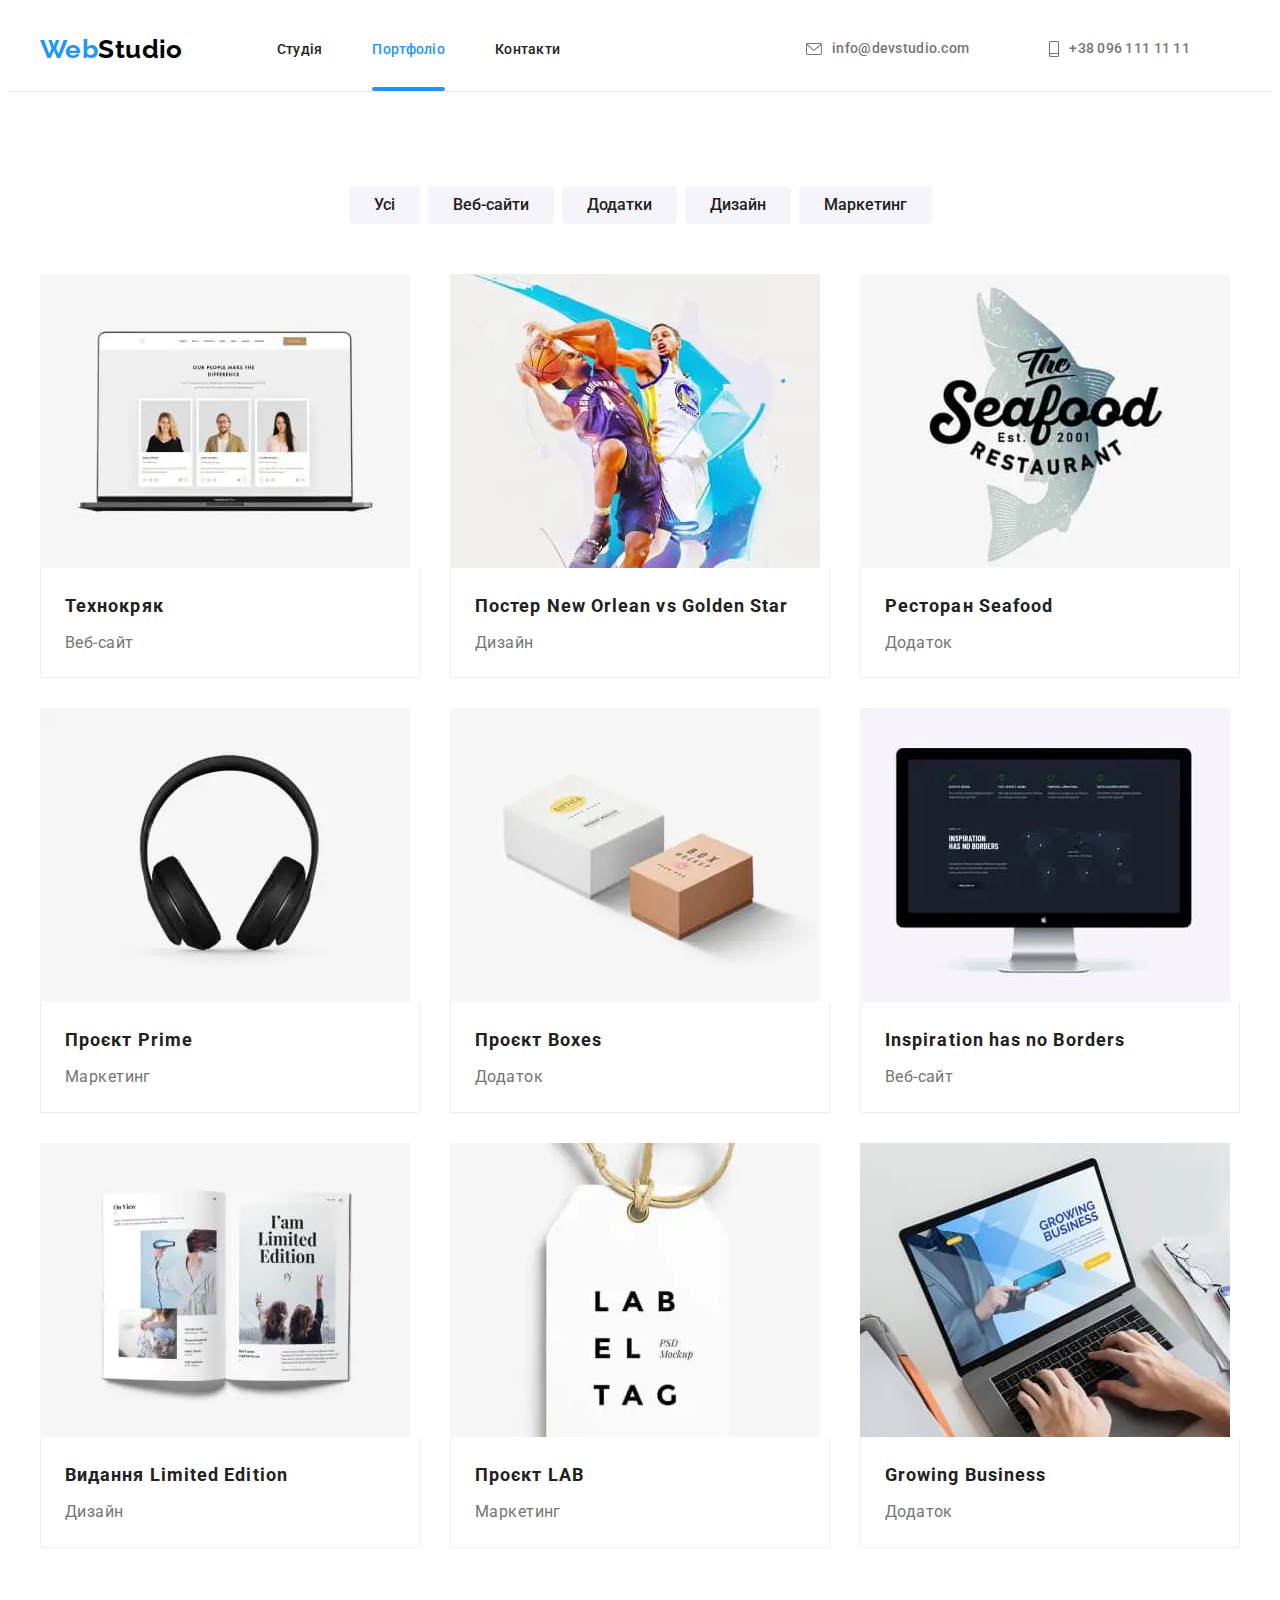
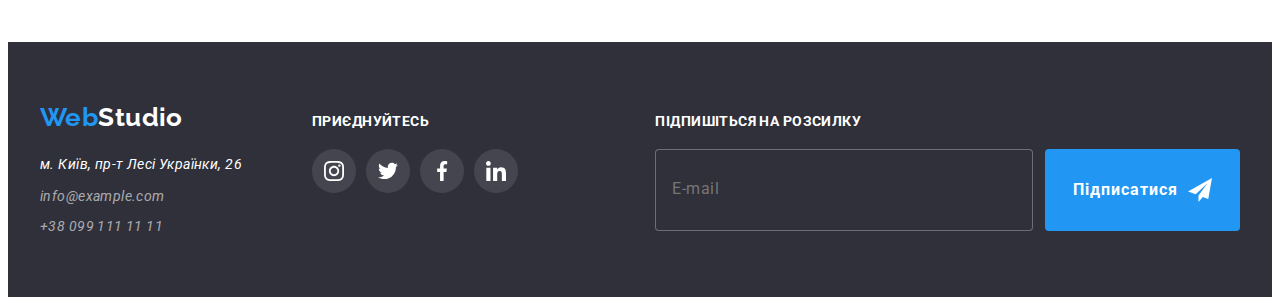
==== commit fb3a898e: "add-img-potfolio-page" ====
--- a/portfolio.html
+++ b/portfolio.html
@@ -105,11 +105,58 @@
           <ul class="list project__wrapper">
             <li class="project__cards">
               <div class="project__card-animation">
-                <img
-                  src="./images/img-tehnokryak.jpg"
-                  alt="Вебсайт Технокряк"
-                  width="370"
-                />
+                <picture>
+                  <source
+                    srcset="
+                      ./images/img-tehnokryak.webp    1x,
+                      ./images/img-tehnokryak-2x.webp 2x
+                    "
+                    media="(min-width: 1200px)"
+                    type="image/webp"
+                  />
+                  <source
+                    srcset="
+                      ./images/img-tehnokryak.jpg    1x,
+                      ./images/img-tehnokryak-2x.jpg 2x
+                    "
+                    media="(min-width: 1200px)"
+                  />
+                  <source
+                    srcset="
+                      ./images/img-tehnokryak.webp    1x,
+                      ./images/img-tehnokryak-2x.webp 2x
+                    "
+                    media="(min-width: 768px)"
+                    type="image/webp"
+                  />
+                  <source
+                    srcset="
+                      ./images/img-tehnokryak.jpg    1x,
+                      ./images/img-tehnokryak-2x.jpg 2x
+                    "
+                    media="(min-width: 768px)"
+                  />
+                  <source
+                    srcset="
+                      ./images/img-tehnokryak.webp    1x,
+                      ./images/img-tehnokryak-2x.webp 2x
+                    "
+                    media="(max-width: 767px)"
+                    type="image/webp"
+                  />
+                  <source
+                    srcset="
+                      ./images/img-tehnokryak.jpg    1x,
+                      ./images/img-tehnokryak-2x.jpg 2x
+                    "
+                    media="(max-width: 767px)"
+                  />
+                  <img
+                    src="./images/img-tehnokryak.jpg"
+                    alt="Вебсайт Технокряк"
+                    width="370"
+                  />
+                </picture>
 
                 <p class="project__card-overlay">
                   Ресурс пропонує комплексні пропозиції з різним рівнем
@@ -126,11 +173,58 @@
 
             <li class="project__cards">
               <div class="project__card-animation">
-                <img
-                  src="./images/img-poster-New-Orlean.jpg"
-                  alt="Дизайн Постера Нью Орлеан "
-                  width="370"
-                />
+                <picture>
+                  <source
+                    srcset="
+                      ./images/img-poster-New-Orlean.webp    1x,
+                      ./images/img-poster-New-Orlean-2x.webp 2x
+                    "
+                    media="(min-width: 1200px)"
+                    type="image/webp"
+                  />
+                  <source
+                    srcset="
+                      ./images/img-poster-New-Orlean.jpg    1x,
+                      ./images/img-poster-New-Orlean-2x.jpg 2x
+                    "
+                    media="(min-width: 1200px)"
+                  />
+                  <source
+                    srcset="
+                      ./images/img-poster-New-Orlean.webp    1x,
+                      ./images/img-poster-New-Orlean-2x.webp 2x
+                    "
+                    media="(min-width: 768px)"
+                    type="image/webp"
+                  />
+                  <source
+                    srcset="
+                      ./images/img-poster-New-Orlean.jpg    1x,
+                      ./images/img-poster-New-Orlean-2x.jpg 2x
+                    "
+                    media="(min-width: 768px)"
+                  />
+                  <source
+                    srcset="
+                      ./images/img-poster-New-Orlean.webp    1x,
+                      ./images/img-poster-New-Orlean-2x.webp 2x
+                    "
+                    media="(max-width: 767px)"
+                    type="image/webp"
+                  />
+                  <source
+                    srcset="
+                      ./images/img-poster-New-Orlean.jpg    1x,
+                      ./images/img-poster-New-Orlean-2x.jpg 2x
+                    "
+                    media="(max-width: 767px)"
+                  />
+                  <img
+                    src="./images/img-poster-New-Orlean.jpg"
+                    alt="Дизайн Постера Нью Орлеан "
+                    width="370"
+                  />
+                </picture>
 
                 <p class="project__card-overlay">
                   Ресурс пропонує комплексні пропозиції з різним рівнем
@@ -146,11 +240,58 @@
             </li>
             <li class="project__cards">
               <div class="project__card-animation">
-                <img
-                  src="./images/img-restaurant-seafood.jpg"
-                  alt="Додаток Ресторану Seafood"
-                  width="370"
-                />
+                <picture>
+                  <source
+                    srcset="
+                      ./images/img-restaurant-seafood.webp    1x,
+                      ./images/img-restaurant-seafood-2x.webp 2x
+                    "
+                    media="(min-width: 1200px)"
+                    type="image/webp"
+                  />
+                  <source
+                    srcset="
+                      ./images/img-restaurant-seafood.jpg    1x,
+                      ./images/img-restaurant-seafood-2x.jpg 2x
+                    "
+                    media="(min-width: 1200px)"
+                  />
+                  <source
+                    srcset="
+                      ./images/img-restaurant-seafood.webp    1x,
+                      ./images/img-restaurant-seafood-2x.webp 2x
+                    "
+                    media="(min-width: 768px)"
+                    type="image/webp"
+                  />
+                  <source
+                    srcset="
+                      ./images/img-restaurant-seafood.jpg    1x,
+                      ./images/img-restaurant-seafood-2x.jpg 2x
+                    "
+                    media="(min-width: 768px)"
+                  />
+                  <source
+                    srcset="
+                      ./images/img-restaurant-seafood.webp    1x,
+                      ./images/img-restaurant-seafood-2x.webp 2x
+                    "
+                    media="(max-width: 767px)"
+                    type="image/webp"
+                  />
+                  <source
+                    srcset="
+                      ./images/img-restaurant-seafood.jpg    1x,
+                      ./images/img-restaurant-seafood-2x.jpg 2x
+                    "
+                    media="(max-width: 767px)"
+                  />
+                  <img
+                    src="./images/img-restaurant-seafood.jpg"
+                    alt="Додаток Ресторану Seafood"
+                    width="370"
+                  />
+                </picture>
                 <p class="project__card-overlay">
                   Ресурс пропонує комплексні пропозиції з різним рівнем
                   функціоналу та сервісів. Все це дозволить відвідувачу отримати
@@ -164,11 +305,58 @@
             </li>
             <li class="project__cards">
               <div class="project__card-animation">
-                <img
-                  src="./images/img-project-prime.jpg"
-                  alt="Маркетинг проєкту Prime"
-                  width="370"
-                />
+                <picture>
+                  <source
+                    srcset="
+                      ./images/img-project-prime.webp    1x,
+                      ./images/img-project-prime-2x.webp 2x
+                    "
+                    media="(min-width: 1200px)"
+                    type="image/webp"
+                  />
+                  <source
+                    srcset="
+                      ./images/img-project-prime.jpg    1x,
+                      ./images/img-project-prime-2x.jpg 2x
+                    "
+                    media="(min-width: 1200px)"
+                  />
+                  <source
+                    srcset="
+                      ./images/img-project-prime.webp    1x,
+                      ./images/img-project-prime-2x.webp 2x
+                    "
+                    media="(min-width: 768px)"
+                    type="image/webp"
+                  />
+                  <source
+                    srcset="
+                      ./images/img-project-prime.jpg    1x,
+                      ./images/img-project-prime-2x.jpg 2x
+                    "
+                    media="(min-width: 768px)"
+                  />
+                  <source
+                    srcset="
+                      ./images/img-project-prime.webp    1x,
+                      ./images/img-project-prime-2x.webp 2x
+                    "
+                    media="(max-width: 767px)"
+                    type="image/webp"
+                  />
+                  <source
+                    srcset="
+                      ./images/img-project-prime.jpg    1x,
+                      ./images/img-project-prime-2x.jpg 2x
+                    "
+                    media="(max-width: 767px)"
+                  />
+                  <img
+                    src="./images/img-project-prime.jpg"
+                    alt="Маркетинг проєкту Prime"
+                    width="370"
+                  />
+                </picture>
 
                 <p class="project__card-overlay">
                   Ресурс пропонує комплексні пропозиції з різним рівнем
@@ -184,11 +372,58 @@
 
             <li class="project__cards">
               <div class="project__card-animation">
-                <img
-                  src="./images/img-project-boxes.jpg"
-                  alt="Додаток Пректу Boxes"
-                  width="370"
-                />
+                <picture>
+                  <source
+                    srcset="
+                      ./images/img-project-boxes.webp    1x,
+                      ./images/img-project-boxes-2x.webp 2x
+                    "
+                    media="(min-width: 1200px)"
+                    type="image/webp"
+                  />
+                  <source
+                    srcset="
+                      ./images/img-project-boxes.jpg    1x,
+                      ./images/img-project-boxes-2x.jpg 2x
+                    "
+                    media="(min-width: 1200px)"
+                  />
+                  <source
+                    srcset="
+                      ./images/img-project-boxes.webp    1x,
+                      ./images/img-project-boxes-2x.webp 2x
+                    "
+                    media="(min-width: 768px)"
+                    type="image/webp"
+                  />
+                  <source
+                    srcset="
+                      ./images/img-project-boxes.jpg    1x,
+                      ./images/img-project-boxes-2x.jpg 2x
+                    "
+                    media="(min-width: 768px)"
+                  />
+                  <source
+                    srcset="
+                      ./images/img-project-boxes.webp    1x,
+                      ./images/img-project-boxes-2x.webp 2x
+                    "
+                    media="(max-width: 767px)"
+                    type="image/webp"
+                  />
+                  <source
+                    srcset="
+                      ./images/img-project-boxes.jpg    1x,
+                      ./images/img-project-boxes-2x.jpg 2x
+                    "
+                    media="(max-width: 767px)"
+                  />
+                  <img
+                    src="./images/img-project-boxes.jpg"
+                    alt="Додаток Пректу Boxes"
+                    width="370"
+                  />
+                </picture>
 
                 <p class="project__card-overlay">
                   Ресурс пропонує комплексні пропозиції з різним рівнем
@@ -204,11 +439,58 @@
 
             <li class="project__cards">
               <div class="project__card-animation">
-                <img
-                  src="./images/img-inspiration-on-boarder.jpg"
-                  alt="Веб-сайт Inspiration has no Boarders"
-                  width="370"
-                />
+                <picture>
+                  <source
+                    srcset="
+                      ./images/img-inspiration-on-boarder.webp    1x,
+                      ./images/img-inspiration-on-boarder-2x.webp 2x
+                    "
+                    media="(min-width: 1200px)"
+                    type="image/webp"
+                  />
+                  <source
+                    srcset="
+                      ./images/img-inspiration-on-boarder.jpg    1x,
+                      ./images/img-inspiration-on-boarder-2x.jpg 2x
+                    "
+                    media="(min-width: 1200px)"
+                  />
+                  <source
+                    srcset="
+                      ./images/img-inspiration-on-boarder.webp    1x,
+                      ./images/img-inspiration-on-boarder-2x.webp 2x
+                    "
+                    media="(min-width: 768px)"
+                    type="image/webp"
+                  />
+                  <source
+                    srcset="
+                      ./images/img-inspiration-on-boarder.jpg    1x,
+                      ./images/img-inspiration-on-boarder-2x.jpg 2x
+                    "
+                    media="(min-width: 768px)"
+                  />
+                  <source
+                    srcset="
+                      ./images/img-inspiration-on-boarder.webp    1x,
+                      ./images/img-inspiration-on-boarder-2x.webp 2x
+                    "
+                    media="(max-width: 767px)"
+                    type="image/webp"
+                  />
+                  <source
+                    srcset="
+                      ./images/img-inspiration-on-boarder.jpg    1x,
+                      ./images/img-inspiration-on-boarder-2x.jpg 2x
+                    "
+                    media="(max-width: 767px)"
+                  />
+                  <img
+                    src="./images/img-inspiration-on-boarder.jpg"
+                    alt="Веб-сайт Inspiration has no Boarders"
+                    width="370"
+                  />
+                </picture>
 
                 <p class="project__card-overlay">
                   Ресурс пропонує комплексні пропозиції з різним рівнем
@@ -223,11 +505,58 @@
             </li>
             <li class="project__cards">
               <div class="project__card-animation">
-                <img
-                  src="./images/img-publishing-house-limited-edition.jpg"
-                  alt="Дизайн Видання Limited Edition"
-                  width="370"
-                />
+                <picture>
+                  <source
+                    srcset="
+                      ./images/img-publishing-house-limited-edition.webp    1x,
+                      ./images/img-publishing-house-limited-edition-2x.webp 2x
+                    "
+                    media="(min-width: 1200px)"
+                    type="image/webp"
+                  />
+                  <source
+                    srcset="
+                      ./images/img-publishing-house-limited-edition.jpg    1x,
+                      ./images/img-publishing-house-limited-edition-2x.jpg 2x
+                    "
+                    media="(min-width: 1200px)"
+                  />
+                  <source
+                    srcset="
+                      ./images/img-publishing-house-limited-edition.webp    1x,
+                      ./images/img-publishing-house-limited-edition-2x.webp 2x
+                    "
+                    media="(min-width: 768px)"
+                    type="image/webp"
+                  />
+                  <source
+                    srcset="
+                      ./images/img-publishing-house-limited-edition.jpg    1x,
+                      ./images/img-publishing-house-limited-edition-2x.jpg 2x
+                    "
+                    media="(min-width: 768px)"
+                  />
+                  <source
+                    srcset="
+                      ./images/img-publishing-house-limited-edition.webp    1x,
+                      ./images/img-publishing-house-limited-edition-2x.webp 2x
+                    "
+                    media="(max-width: 767px)"
+                    type="image/webp"
+                  />
+                  <source
+                    srcset="
+                      ./images/img-publishing-house-limited-edition.jpg    1x,
+                      ./images/img-publishing-house-limited-edition-2x.jpg 2x
+                    "
+                    media="(max-width: 767px)"
+                  />
+                  <img
+                    src="./images/img-publishing-house-limited-edition.jpg"
+                    alt="Дизайн Видання Limited Edition"
+                    width="370"
+                  />
+                </picture>
 
                 <p class="project__card-overlay">
                   Ресурс пропонує комплексні пропозиції з різним рівнем
@@ -242,11 +571,58 @@
             </li>
             <li class="project__cards">
               <div class="project__card-animation">
-                <img
-                  src="./images/img-project-lab.jpg"
-                  alt="Маркетинг Проєкт LAB"
-                  width="370"
-                />
+                <picture>
+                  <source
+                    srcset="
+                      ./images/img-project-lab.webp    1x,
+                      ./images/img-project-lab-2x.webp 2x
+                    "
+                    media="(min-width: 1200px)"
+                    type="image/webp"
+                  />
+                  <source
+                    srcset="
+                      ./images/img-project-lab.jpg    1x,
+                      ./images/img-project-lab-2x.jpg 2x
+                    "
+                    media="(min-width: 1200px)"
+                  />
+                  <source
+                    srcset="
+                      ./images/img-project-lab.webp    1x,
+                      ./images/img-project-lab-2x.webp 2x
+                    "
+                    media="(min-width: 768px)"
+                    type="image/webp"
+                  />
+                  <source
+                    srcset="
+                      ./images/img-project-lab.jpg    1x,
+                      ./images/img-project-lab-2x.jpg 2x
+                    "
+                    media="(min-width: 768px)"
+                  />
+                  <source
+                    srcset="
+                      ./images/img-project-lab.webp    1x,
+                      ./images/img-project-lab-2x.webp 2x
+                    "
+                    media="(max-width: 767px)"
+                    type="image/webp"
+                  />
+                  <source
+                    srcset="
+                      ./images/img-project-lab.jpg    1x,
+                      ./images/img-project-lab-2x.jpg 2x
+                    "
+                    media="(max-width: 767px)"
+                  />
+                  <img
+                    src="./images/img-project-lab.jpg"
+                    alt="Маркетинг Проєкт LAB"
+                    width="370"
+                  />
+                </picture>
 
                 <p class="project__card-overlay">
                   Ресурс пропонує комплексні пропозиції з різним рівнем
@@ -261,11 +637,58 @@
             </li>
             <li class="project__cards">
               <div class="project__card-animation">
-                <img
-                  src="./images/img-growing-business.jpg"
-                  alt="Додаток Growing Business"
-                  width="370"
-                />
+                <picture>
+                  <source
+                    srcset="
+                      ./images/img-growing-business.webp    1x,
+                      ./images/img-growing-business-2x.webp 2x
+                    "
+                    media="(min-width: 1200px)"
+                    type="image/webp"
+                  />
+                  <source
+                    srcset="
+                      ./images/img-growing-business.jpg    1x,
+                      ./images/img-growing-business-2x.jpg 2x
+                    "
+                    media="(min-width: 1200px)"
+                  />
+                  <source
+                    srcset="
+                      ./images/img-growing-business.webp    1x,
+                      ./images/img-growing-business-2x.webp 2x
+                    "
+                    media="(min-width: 768px)"
+                    type="image/webp"
+                  />
+                  <source
+                    srcset="
+                      ./images/img-growing-business.jpg    1x,
+                      ./images/img-growing-business-2x.jpg 2x
+                    "
+                    media="(min-width: 768px)"
+                  />
+                  <source
+                    srcset="
+                      ./images/img-growing-business.webp    1x,
+                      ./images/img-growing-business-2x.webp 2x
+                    "
+                    media="(max-width: 767px)"
+                    type="image/webp"
+                  />
+                  <source
+                    srcset="
+                      ./images/img-growing-business.jpg    1x,
+                      ./images/img-growing-business-2x.jpg 2x
+                    "
+                    media="(max-width: 767px)"
+                  />
+                  <img
+                    src="./images/img-growing-business.jpg"
+                    alt="Додаток Growing Business"
+                    width="370"
+                  />
+                </picture>
 
                 <p class="project__card-overlay">
                   Ресурс пропонує комплексні пропозиції з різним рівнем
--- a/css/main.min.css
+++ b/css/main.min.css
@@ -1 +1 @@
-:root{--hover-color: #2196f3;--h2-h3-color: #212121;--text-color: #757575;--icon-logo-color: #afb1b8;--bg-color-black: #2f303a;--logo-color-black: #000000;--white-color: #ffffff;--background-button-color: #f5f4fa;--adress-a-color: rgba(255, 255, 255, 0.6)}.list{list-style:none}.link{text-decoration:none}body{font-family:"Roboto",sans-serif;letter-spacing:.03em;font-size:14px;color:var(--text-color)}h1,h2,h3,p{margin-top:0;margin-bottom:0}ul,ol{margin-top:0;margin-bottom:0;padding-left:0}img{display:block}.container{width:1200px;margin-left:auto;margin-right:auto;padding-left:15px;padding-right:15px}.visually-hidden{position:absolute;white-space:nowrap;width:1px;height:1px;overflow:hidden;border:0;padding:0;clip:rect(0 0 0 0);-webkit-clip-path:inset(100%);clip-path:inset(100%);margin:-1px}.header{padding-top:25px;padding-bottom:25px;border-bottom:1px solid #ececec}.header-container{display:-webkit-box;display:-ms-flexbox;display:flex;-webkit-box-align:center;-ms-flex-align:center;align-items:center}.navigation{display:-webkit-box;display:-ms-flexbox;display:flex;-webkit-box-align:center;-ms-flex-align:center;align-items:center}.navigation__list{display:-webkit-box;display:-ms-flexbox;display:flex;-webkit-box-align:center;-ms-flex-align:center;align-items:center}.navigation__menu:not(:last-child){margin-right:50px;position:relative}.navigation__item{font-style:normal;font-weight:500;font-size:14px;line-height:1.14;letter-spacing:.02em;color:var(--h2-h3-color);text-decoration:none;-webkit-transition:color 250ms cubic-bezier(0.4, 0, 0.2, 1);transition:color 250ms cubic-bezier(0.4, 0, 0.2, 1)}.navigation__item-active{font-style:normal;font-weight:500;font-size:14px;line-height:1.14;letter-spacing:.02em;color:var(--hover-color);text-decoration:none}.navigation__item-active::after{content:"";position:absolute;width:100%;height:4px;border-radius:2px;background-color:#2196f3;top:46px;left:0px}.navigation__contact{margin-left:auto}.navigation__mail{display:-webkit-box;display:-ms-flexbox;display:flex;font-style:normal;font-weight:500;font-size:14px;line-height:1.14;letter-spacing:.02em;color:var(--text-color);text-decoration:none;-webkit-box-align:center;-ms-flex-align:center;align-items:center;-webkit-box-pack:center;-ms-flex-pack:center;justify-content:center;-webkit-transition:color 250ms cubic-bezier(0.4, 0, 0.2, 1);transition:color 250ms cubic-bezier(0.4, 0, 0.2, 1)}.navigation__telephone{display:-webkit-box;display:-ms-flexbox;display:flex;font-style:normal;font-weight:500;font-size:14px;line-height:1.14;letter-spacing:.02em;color:var(--text-color);text-decoration:none;-webkit-box-align:center;-ms-flex-align:center;align-items:center;-webkit-box-pack:center;-ms-flex-pack:center;justify-content:center;-webkit-transition:color 250ms cubic-bezier(0.4, 0, 0.2, 1);transition:color 250ms cubic-bezier(0.4, 0, 0.2, 1)}.hover a:hover,.hover a:focus{color:var(--hover-color);fill:currentColor}.icon-envelope{margin-right:10px;fill:currentColor}.icon-envelope:hover,.icon-envelope:focus{color:var(--hover-color);fill:currentColor}.icon-smartphone{margin-right:10px;fill:currentColor}.icon-smartphone:hover,.icon-smartphone:focus{color:var(--hover-color);fill:currentColor}.logo__text-dark{font-family:"Raleway",sans-serif;font-style:normal;font-weight:700;font-size:26px;line-height:1.19;color:var(--logo-color-black)}.logo__header{margin-right:94px}.logo__text-blue{font-family:"Raleway",sans-serif;font-style:normal;font-weight:700;font-size:26px;line-height:1.19;color:var(--hover-color)}.banner{width:1600px;margin:auto;background:var(--bg-color-black);background-image:radial-gradient(rgba(47, 48, 58, 0.4), rgba(47, 48, 58, 0.4)),url(../images/hero.jpg);background-repeat:no-repeat;background-position:center;background-size:cover;padding:200px 0}.banner h1{width:696px;margin-left:auto;margin-right:auto;font-style:normal;font-weight:900;font-size:44px;line-height:1.36;text-align:center;letter-spacing:.06em;text-transform:uppercase;color:var(--white-color)}.banner button{font-style:normal;font-weight:700;font-size:16px;line-height:1.87;display:-webkit-box;display:-ms-flexbox;display:flex;-webkit-box-align:center;-ms-flex-align:center;align-items:center;text-align:center;letter-spacing:.06em;color:var(--white-color);padding:10px 32px 10px 32px;margin-top:40px;margin-left:auto;margin-right:auto;background:var(--hover-color);-webkit-box-shadow:0px 4px 4px rgba(0,0,0,.15);box-shadow:0px 4px 4px rgba(0,0,0,.15);border-radius:4px;border:none;cursor:pointer;-webkit-transition:background-color 250ms cubic-bezier(0.4, 0, 0.2, 1);transition:background-color 250ms cubic-bezier(0.4, 0, 0.2, 1)}.banner button:hover,.banner button:focus{background-color:#188ce8}.benefits__content{padding:94px 0}.benefits__content h3{font-style:normal;font-weight:700;font-size:14px;line-height:1.14;text-transform:uppercase;color:var(--h2-h3-color);margin-bottom:10px}.benefits__content p{font-style:normal;font-size:14px;line-height:1.71;color:var(--text-color);word-wrap:break-word}.benefits__wrapper{display:-webkit-box;display:-ms-flexbox;display:flex;gap:30px}.benefits__wrapper:not(:last-child){padding-right:30px}.benefit__content-indent{-ms-flex-preferred-size:calc((100% - 90px)/4);flex-basis:calc((100% - 90px)/4)}.benefit__icon-border{background-color:#f5f4fa;padding:25px 100px}.benefit__icon-border:not(:last-child){margin-bottom:30px}.experience__content{padding-top:0px;padding-bottom:94px}.experience__content h2{font-style:normal;font-weight:700;font-size:36px;line-height:1.16;text-align:center;color:var(--h2-h3-color);margin-bottom:50px}.experience__content__img{display:-webkit-box;display:-ms-flexbox;display:flex;gap:30px}.experience__wrapper{position:relative}.experience__description{position:absolute;display:-webkit-box;display:-ms-flexbox;display:flex;-webkit-box-align:center;-ms-flex-align:center;align-items:center;-webkit-box-pack:center;-ms-flex-pack:center;justify-content:center;bottom:0px;width:370px;height:70px;background-color:rgba(47,48,58,.8)}.experience__description h3{font-family:"Roboto",sans-serif;font-weight:700;font-size:14px;line-height:16.41px;color:#fff;text-transform:uppercase}.our-command__content{background-color:#f5f4fa;padding:94px 0}.our-command__content h2{font-style:normal;font-weight:700;font-size:36px;line-height:1.16;text-align:center;color:var(--h2-h3-color);margin-bottom:50px}.our-command__content h3{font-style:normal;font-weight:500;font-size:16px;line-height:1.18;text-align:center;color:var(--h2-h3-color);margin-bottom:10px}.our-command__content p{font-style:normal;font-size:16px;line-height:1.18;text-align:center;color:var(--text-color)}.our-command__indent{display:-webkit-box;display:-ms-flexbox;display:flex;gap:30px}.our-command__card{background-color:#fff;border-bottom-left-radius:4px;border-bottom-right-radius:4px;-webkit-box-shadow:0px 2px 1px rgba(0,0,0,.2),0px 1px 1px rgba(0,0,0,.14),0px 1px 3px rgba(0,0,0,.12);box-shadow:0px 2px 1px rgba(0,0,0,.2),0px 1px 1px rgba(0,0,0,.14),0px 1px 3px rgba(0,0,0,.12)}.our-command__card-indent{padding:30px 32px}.our-command__icon-wrapper{display:-webkit-box;display:-ms-flexbox;display:flex;-webkit-box-pack:justify;-ms-flex-pack:justify;justify-content:space-between;margin-top:16px}.our-command__icon-link{display:-webkit-box;display:-ms-flexbox;display:flex;-webkit-box-align:center;-ms-flex-align:center;align-items:center;-webkit-box-pack:center;-ms-flex-pack:center;justify-content:center;width:44px;height:44px;border-radius:50%;-webkit-transition:background-color 250ms cubic-bezier(0.4, 0, 0.2, 1);transition:background-color 250ms cubic-bezier(0.4, 0, 0.2, 1)}.our-command__icon-link:hover,.our-command__icon-link:focus{background-color:var(--hover-color)}.our-command__icon-link:hover .our-command__icon,.our-command__icon-link:focus .our-command__icon{fill:#fff}.our-command__icon{fill:var(--icon-logo-color);-webkit-transition:fill 250ms cubic-bezier(0.4, 0, 0.2, 1);transition:fill 250ms cubic-bezier(0.4, 0, 0.2, 1)}.our-client__content{padding:94px 0}.our-client__content h2{font-style:normal;font-weight:700;font-size:36px;line-height:1.16;text-align:center;color:var(--h2-h3-color);margin-bottom:50px}.our-client__logo-wrapper{display:-webkit-box;display:-ms-flexbox;display:flex}.client-logo__icon{fill:var(--icon-logo-color);-webkit-transition:fill 250ms cubic-bezier(0.4, 0, 0.2, 1);transition:fill 250ms cubic-bezier(0.4, 0, 0.2, 1)}.client-logo__indent:not(:last-child){margin-right:30px}.client-logo__link{display:-webkit-box;display:-ms-flexbox;display:flex;border:1px solid var(--icon-logo-color);border-radius:4px;padding:16px 32px;-webkit-box-align:center;-ms-flex-align:center;align-items:center;-webkit-box-pack:center;-ms-flex-pack:center;justify-content:center;-webkit-transition:border-color 250ms cubic-bezier(0.4, 0, 0.2, 1);transition:border-color 250ms cubic-bezier(0.4, 0, 0.2, 1)}.client-logo__link:hover,.client-logo__link:focus{border-color:var(--hover-color)}.client-logo__link:hover .client-logo__icon,.client-logo__link:focus .client-logo__icon{fill:var(--hover-color)}.modal__close-btn{position:absolute;top:8px;right:8px;display:-webkit-box;display:-ms-flexbox;display:flex;-webkit-box-pack:center;-ms-flex-pack:center;justify-content:center;-webkit-box-align:center;-ms-flex-align:center;align-items:center;width:30px;height:30px;border-radius:50%;border:1px solid rgba(0,0,0,.1);background-color:rgba(0,0,0,0);padding:0px;cursor:pointer;-webkit-transition:fill 250ms cubic-bezier(0.4, 0, 0.2, 1);transition:fill 250ms cubic-bezier(0.4, 0, 0.2, 1)}.modal__close-btn:focus,.modal__close-btn:hover{fill:var(--hover-color)}.modal{position:absolute;top:50%;left:50%;width:528px;height:581px;border-radius:4px;background-color:#fff;-webkit-transform:translate(-50%, -50%);transform:translate(-50%, -50%);opacity:1;-webkit-box-shadow:0px 1px 3px rgba(0,0,0,.12),0px 1px 1px rgba(0,0,0,.14),0px 2px 1px rgba(0,0,0,.2);box-shadow:0px 1px 3px rgba(0,0,0,.12),0px 1px 1px rgba(0,0,0,.14),0px 2px 1px rgba(0,0,0,.2);-webkit-transition:1250ms cubic-bezier(0.4, 0, 0.2, 1),-webkit-transform 1250ms cubic-bezier(0.4, 0, 0.2, 1);transition:1250ms cubic-bezier(0.4, 0, 0.2, 1),-webkit-transform 1250ms cubic-bezier(0.4, 0, 0.2, 1);transition:transform 1250ms cubic-bezier(0.4, 0, 0.2, 1),1250ms cubic-bezier(0.4, 0, 0.2, 1);transition:transform 1250ms cubic-bezier(0.4, 0, 0.2, 1),1250ms cubic-bezier(0.4, 0, 0.2, 1),-webkit-transform 1250ms cubic-bezier(0.4, 0, 0.2, 1);padding:40px}.modal__header{display:block;font-family:"Roboto",sans-serif;font-weight:700;font-size:20px;line-height:23px;color:#212121;text-align:center;margin-bottom:12px}.modal-form__field{display:block;margin-bottom:10px}.modal-form__field:not(:last-child){margin-bottom:10px}.modal-form__field:nth-child(4){margin-bottom:20px}.modal-form__input{width:100%;height:40px;border-radius:4px;border:1px solid rgba(33,33,33,.2);margin-top:4px;padding-left:42px;cursor:pointer;-webkit-transition:border-color 250ms cubic-bezier(0.4, 0, 0.2, 1);transition:border-color 250ms cubic-bezier(0.4, 0, 0.2, 1)}.modal-form__input:focus{border-color:var(--hover-color);outline:none}.modal-form__input:focus+.modal-form__icon{fill:var(--hover-color);outline:none}.modal-form__icon{position:absolute;display:block;top:50%;left:12px;-webkit-transform:translateY(-50%);transform:translateY(-50%);fill:#212121;-webkit-transition:fill 250ms cubic-bezier(0.4, 0, 0.2, 1);transition:fill 250ms cubic-bezier(0.4, 0, 0.2, 1)}.modal-form__message{width:100%;height:120px;border-radius:4px;border:1px solid rgba(33,33,33,.2);margin-top:4px;padding:12px 16px;resize:none;-webkit-transition:border-color 250ms cubic-bezier(0.4, 0, 0.2, 1);transition:border-color 250ms cubic-bezier(0.4, 0, 0.2, 1);display:block}.modal-form__message:focus{border-color:var(--hover-color);outline:none}.modal-form__message::-webkit-input-placeholder{color:rgba(117,117,117,.5);font-family:"Roboto",sans-serif;font-weight:400;font-size:12px;line-height:14px}.modal-form__message::-moz-placeholder{color:rgba(117,117,117,.5);font-family:"Roboto",sans-serif;font-weight:400;font-size:12px;line-height:14px}.modal-form__message:-ms-input-placeholder{color:rgba(117,117,117,.5);font-family:"Roboto",sans-serif;font-weight:400;font-size:12px;line-height:14px}.modal-form__message::-ms-input-placeholder{color:rgba(117,117,117,.5);font-family:"Roboto",sans-serif;font-weight:400;font-size:12px;line-height:14px}.modal-form__message::placeholder{color:rgba(117,117,117,.5);font-family:"Roboto",sans-serif;font-weight:400;font-size:12px;line-height:14px}.modal-form__title-comment,.modal-form__title-name,.modal-form__title-phone,.modal-form__title-email{color:var(--text-color);font-family:"Roboto",sans-serif;font-weight:400;font-size:12px;line-height:14px;letter-spacing:.01em;display:block}.modal-form__input-wrapper{position:relative;display:block}.checkbox-icon-border{display:-webkit-box;display:-ms-flexbox;display:flex;-webkit-box-align:center;-ms-flex-align:center;align-items:center;justify-items:center;left:0px;bottom:0px;cursor:pointer;margin-right:10px;border:1px solid #212121;border-radius:2px;background-color:#fff}.checkbox-icon{visibility:hidden}.modal-form__checkbox:checked+.modal-form__checkbox-label .checkbox-icon{visibility:visible;background-color:var(--hover-color);border:none}.modal-form__checkbox:checked+.modal-form__checkbox-label .checkbox-icon-border{border-color:#2196f3}.modal-form__checkbox:focus+.modal-form__checkbox-label .checkbox-icon-border{outline:1px solid var(--hover-color)}.modal-form__checkbox-label{display:-webkit-box;display:-ms-flexbox;display:flex;-webkit-box-align:center;-ms-flex-align:center;align-items:center;-webkit-box-pack:center;-ms-flex-pack:center;justify-content:center;font-family:"Roboto",sans-serif;font-weight:400;font-size:14px;line-height:24px;letter-spacing:.03em;color:var(--text-color)}.modal-form__checkbox-label a{color:var(--hover-color)}.modal-form__submit-btn{display:block;margin-top:30px;margin-left:auto;margin-right:auto;background-color:#188ce8;padding:10px 52px;border-radius:4px;border:none;color:#fff;font-family:"Roboto",sans-serif;font-weight:700;font-size:16px;line-height:30px;letter-spacing:.06em;text-align:center;cursor:pointer;-webkit-transition:-webkit-box-shadow 250ms cubic-bezier(0.4, 0, 0.2, 1);transition:-webkit-box-shadow 250ms cubic-bezier(0.4, 0, 0.2, 1);transition:box-shadow 250ms cubic-bezier(0.4, 0, 0.2, 1);transition:box-shadow 250ms cubic-bezier(0.4, 0, 0.2, 1), -webkit-box-shadow 250ms cubic-bezier(0.4, 0, 0.2, 1)}.modal-form__submit-btn:focus,.modal-form__submit-btn:hover{-webkit-box-shadow:0px 4px 4px rgba(0,0,0,.15);box-shadow:0px 4px 4px rgba(0,0,0,.15);outline:none}.backdrop{position:fixed;top:0px;left:0px;width:100%;height:100%;background-color:rgba(0,0,0,.2);-webkit-transition:opacity 250ms cubic-bezier(0.4, 0, 0.2, 1),visibility 250ms cubic-bezier(0.4, 0, 0.2, 1);transition:opacity 250ms cubic-bezier(0.4, 0, 0.2, 1),visibility 250ms cubic-bezier(0.4, 0, 0.2, 1)}.backdrop.is-hidden{visibility:hidden;pointer-events:none}.backdrop.is-hidden .modal{-webkit-transform:translate(0%, -100%) scale(0.01);transform:translate(0%, -100%) scale(0.01);border-radius:50%}.btn-filter{display:-webkit-box;display:-ms-flexbox;display:flex;gap:8px;margin-bottom:50px;-webkit-box-pack:center;-ms-flex-pack:center;justify-content:center}.portfolio{padding:94px 0}.portfolio button{font-family:"Roboto",sans-serif;white-space:nowrap;font-weight:500;font-size:16px;line-height:1.62;color:var(--h2-h3-color);background:var(--background-button-color);border-radius:4px;padding:6px 25px;border:none;cursor:pointer;-webkit-transition:background-color 250ms cubic-bezier(0.4, 0, 0.2, 1),color 250ms cubic-bezier(0.4, 0, 0.2, 1),-webkit-box-shadow 250ms cubic-bezier(0.4, 0, 0.2, 1);transition:background-color 250ms cubic-bezier(0.4, 0, 0.2, 1),color 250ms cubic-bezier(0.4, 0, 0.2, 1),-webkit-box-shadow 250ms cubic-bezier(0.4, 0, 0.2, 1);transition:background-color 250ms cubic-bezier(0.4, 0, 0.2, 1),color 250ms cubic-bezier(0.4, 0, 0.2, 1),box-shadow 250ms cubic-bezier(0.4, 0, 0.2, 1);transition:background-color 250ms cubic-bezier(0.4, 0, 0.2, 1),color 250ms cubic-bezier(0.4, 0, 0.2, 1),box-shadow 250ms cubic-bezier(0.4, 0, 0.2, 1),-webkit-box-shadow 250ms cubic-bezier(0.4, 0, 0.2, 1)}.portfolio button:hover,.portfolio button:focus{background:var(--hover-color);-webkit-box-shadow:0px 3px 1px rgba(0,0,0,.1),0px 1px 2px rgba(0,0,0,.08),0px 2px 2px rgba(0,0,0,.12);box-shadow:0px 3px 1px rgba(0,0,0,.1),0px 1px 2px rgba(0,0,0,.08),0px 2px 2px rgba(0,0,0,.12);color:var(--white-color);outline:none}.project__wrapper{display:-webkit-box;display:-ms-flexbox;display:flex;-ms-flex-wrap:wrap;flex-wrap:wrap;gap:30px}.project__wrapper:not(:last-child){margin-bottom:30px;margin-right:30px}.project__card-animation{overflow:hidden;position:relative}.project__description{padding:20px 24px 20px 24px;border:1px solid #eee;border-top:0;font-weight:400;font-size:16px;line-height:1.85;color:var(--text-color)}.project__description h2{font-weight:700;font-size:18px;line-height:2;letter-spacing:.06em;color:var(--h2-h3-color);margin-bottom:4px}.project__card-overlay{position:absolute;display:-webkit-box;display:-ms-flexbox;display:flex;justify-items:center;-webkit-box-align:center;-ms-flex-align:center;align-items:center;height:100%;bottom:0px;padding:63px 24px;background-color:rgba(33,150,243,.9);color:#fff;font-family:"Roboto",sans-serif;font-size:18px;font-weight:400;line-height:28px;letter-spacing:.03em;-webkit-transform:translateY(100%);transform:translateY(100%);-webkit-transition:550ms cubic-bezier(0.4, 0, 0.2, 1),-webkit-transform 250ms cubic-bezier(0.4, 0, 0.2, 1);transition:550ms cubic-bezier(0.4, 0, 0.2, 1),-webkit-transform 250ms cubic-bezier(0.4, 0, 0.2, 1);transition:transform 250ms cubic-bezier(0.4, 0, 0.2, 1),550ms cubic-bezier(0.4, 0, 0.2, 1);transition:transform 250ms cubic-bezier(0.4, 0, 0.2, 1),550ms cubic-bezier(0.4, 0, 0.2, 1),-webkit-transform 250ms cubic-bezier(0.4, 0, 0.2, 1)}.project__cards{-webkit-box-sizing:border-box;box-sizing:border-box;width:370px;-ms-flex-preferred-size:calc((100% - 60px)/3);flex-basis:calc((100% - 60px)/3);position:relative;-webkit-transition:-webkit-box-shadow 250ms cubic-bezier(0.4, 0, 0.2, 1);transition:-webkit-box-shadow 250ms cubic-bezier(0.4, 0, 0.2, 1);transition:box-shadow 250ms cubic-bezier(0.4, 0, 0.2, 1);transition:box-shadow 250ms cubic-bezier(0.4, 0, 0.2, 1), -webkit-box-shadow 250ms cubic-bezier(0.4, 0, 0.2, 1)}.project__cards:hover,.project__cards:focus{-webkit-box-shadow:1px 4px 6px rgba(0,0,0,.16),0px 4px 4px rgba(0,0,0,.06),0px 1px 1px rgba(0,0,0,.12);box-shadow:1px 4px 6px rgba(0,0,0,.16),0px 4px 4px rgba(0,0,0,.06),0px 1px 1px rgba(0,0,0,.12)}.project__cards:hover .project__card-overlay,.project__cards:focus .project__card-overlay{-webkit-transform:translateY(0%);transform:translateY(0%)}footer{background:var(--bg-color-black);padding-top:60px;padding-bottom:60px}footer a{text-decoration:none}.footer__wrapper{display:-webkit-box;display:-ms-flexbox;display:flex;-webkit-box-align:baseline;-ms-flex-align:baseline;align-items:baseline}address p{font-family:"Roboto",sans-serif;font-style:normal;font-size:14px;line-height:1.71;color:var(--white-color);margin-bottom:9px}address a{font-family:"Roboto",sans-serif;font-style:normal;font-size:14px;line-height:1.5;color:var(--adress-a-color)}address li:not(:last-child){margin-bottom:9px}.footer__logo-wrapper{margin-bottom:20px}.logo__text-white{font-family:"Raleway",sans-serif;font-style:normal;font-weight:700;font-size:26px;line-height:1.19;color:var(--white-color)}.footer-social__content{margin-left:70px}.footer-social__content p{font-family:"Roboto",sans-serif;font-weight:700;font-size:14px;line-height:16px;color:#fff;text-transform:uppercase;margin-bottom:20px}.footer-social__icon-indent{display:-webkit-box;display:-ms-flexbox;display:flex;gap:10px}.footer-social__icon{fill:#fff}.footer-social__link{display:-webkit-box;display:-ms-flexbox;display:flex;width:44px;height:44px;border-radius:50%;background-color:rgba(255,255,255,.1);-webkit-box-align:center;-ms-flex-align:center;align-items:center;-webkit-box-pack:center;-ms-flex-pack:center;justify-content:center;-webkit-transition:background-color 250ms cubic-bezier(0.4, 0, 0.2, 1);transition:background-color 250ms cubic-bezier(0.4, 0, 0.2, 1)}.footer-social__link:hover,.footer-social__link:focus{background-color:var(--hover-color)}.footer-mailing__content{margin-left:auto}.footer-mailing__content p{font-family:"Roboto",sans-serif;font-weight:700;font-size:14px;line-height:16px;color:#fff;text-transform:uppercase;margin-bottom:20px}.footer-mailing__form{display:-webkit-box;display:-ms-flexbox;display:flex}.footer-mailing__input{width:358px;height:50px;border-radius:4px;outline:none;background-color:var(--bg-color-black);border:1px solid rgba(255,255,255,.3);-webkit-transition:border-color 250ms cubic-bezier(0.4, 0, 0.2, 1);transition:border-color 250ms cubic-bezier(0.4, 0, 0.2, 1);padding-top:15px;padding-left:16px;padding-bottom:15px;padding-right:auto;cursor:pointer;color:#fff}.footer-mailing__input:focus{border-color:var(--hover-color);color:#fff}.footer-mailing__input::-webkit-input-placeholder{font-family:"Roboto",sans-serif;font-weight:400;font-size:16px;line-height:20px;letter-spacing:.03em;color:solid rgba(255,255,255,.6)}.footer-mailing__input::-moz-placeholder{font-family:"Roboto",sans-serif;font-weight:400;font-size:16px;line-height:20px;letter-spacing:.03em;color:solid rgba(255,255,255,.6)}.footer-mailing__input:-ms-input-placeholder{font-family:"Roboto",sans-serif;font-weight:400;font-size:16px;line-height:20px;letter-spacing:.03em;color:solid rgba(255,255,255,.6)}.footer-mailing__input::-ms-input-placeholder{font-family:"Roboto",sans-serif;font-weight:400;font-size:16px;line-height:20px;letter-spacing:.03em;color:solid rgba(255,255,255,.6)}.footer-mailing__input::placeholder{font-family:"Roboto",sans-serif;font-weight:400;font-size:16px;line-height:20px;letter-spacing:.03em;color:solid rgba(255,255,255,.6)}.footer-mailing__btn{display:-webkit-box;display:-ms-flexbox;display:flex;-webkit-box-align:center;-ms-flex-align:center;align-items:center;justify-items:center;margin-left:12px;background-color:var(--hover-color);padding:10px 28px 10px 28px;border-radius:4px;border:none;color:#fff;font-family:"Roboto",sans-serif;font-weight:700;font-size:16px;line-height:30px;letter-spacing:.06em;text-align:center;-webkit-transition:-webkit-box-shadow 250ms cubic-bezier(0.4, 0, 0.2, 1);transition:-webkit-box-shadow 250ms cubic-bezier(0.4, 0, 0.2, 1);transition:box-shadow 250ms cubic-bezier(0.4, 0, 0.2, 1);transition:box-shadow 250ms cubic-bezier(0.4, 0, 0.2, 1), -webkit-box-shadow 250ms cubic-bezier(0.4, 0, 0.2, 1)}.footer-mailing__btn:focus,.footer-mailing__btn:hover{-webkit-box-shadow:0px 4px 4px rgba(0,0,0,.15),0px 4px 4px rgba(0,0,0,.15);box-shadow:0px 4px 4px rgba(0,0,0,.15),0px 4px 4px rgba(0,0,0,.15)}.footer-mailing__icon{margin-left:10px}/*# sourceMappingURL=main.min.css.map */+:root{--hover-color: #2196f3;--h2-h3-color: #212121;--text-color: #757575;--icon-logo-color: #afb1b8;--bg-color-black: #2f303a;--logo-color-black: #000000;--white-color: #ffffff;--background-button-color: #f5f4fa;--adress-a-color: rgba(255, 255, 255, 0.6)}.container{padding-left:15px;padding-right:15px;margin-left:auto;margin-right:auto}@media screen and (min-width: 480px){.container{width:450px}}@media screen and (min-width: 768px){.container{width:720px}}@media screen and (min-width: 1200px){.container{width:1200px}}body{font-family:"Roboto",sans-serif;letter-spacing:.03em;font-size:14px;color:var(--text-color)}.visually-hidden{position:absolute;white-space:nowrap;width:1px;height:1px;overflow:hidden;border:0;padding:0;clip:rect(0 0 0 0);-webkit-clip-path:inset(100%);clip-path:inset(100%);margin:-1px}h1,h2,h3,p{margin-top:0;margin-bottom:0}ul,ol{margin-top:0;margin-bottom:0;padding-left:0}img{display:block}.list{list-style:none}.link{text-decoration:none}.header{position:relative;padding-top:25px;padding-bottom:25px;border-bottom:1px solid #ececec}.navigation{display:-webkit-box;display:-ms-flexbox;display:flex;-webkit-box-align:center;-ms-flex-align:center;align-items:center}.navigation__item{font-weight:500;font-size:14px;line-height:1.14;letter-spacing:.02em;color:var(--h2-h3-color);text-decoration:none;-webkit-transition:color 250ms cubic-bezier(0.4, 0, 0.2, 1);transition:color 250ms cubic-bezier(0.4, 0, 0.2, 1)}.navigation__item-active{font-weight:500;font-size:14px;line-height:1.14;letter-spacing:.02em;color:var(--hover-color);text-decoration:none}.navigation__item-active::after{content:"";position:absolute;width:100%;height:4px;border-radius:2px;background-color:#2196f3;top:46px;left:0px}.hover a:hover,.hover a:focus{color:var(--hover-color);fill:currentColor}.icon-envelope{margin-right:10px;fill:currentColor}.icon-envelope:hover,.icon-envelope:focus{color:var(--hover-color);fill:currentColor}.icon-smartphone{margin-right:10px;fill:currentColor}.icon-smartphone:hover,.icon-smartphone:focus{color:var(--hover-color);fill:currentColor}@media screen and (max-width: 767px){.navigation__list{display:none}.header{position:relative;padding-top:16px;padding-bottom:16px;border-bottom:1px solid #ececec}.header-container{display:-webkit-box;display:-ms-flexbox;display:flex;-webkit-box-pack:justify;-ms-flex-pack:justify;justify-content:space-between;-webkit-box-align:end;-ms-flex-align:end;align-items:flex-end}.mobile-menu-btn{border:none;background-color:rgba(0,0,0,0);padding:0;line-height:0;padding-right:10px;cursor:pointer}.mobile-menu{position:absolute;top:0;left:0;width:100%;height:100vh;overflow:auto;background-color:var(--white-color);opacity:0;visibility:hidden;pointer-events:none;-webkit-transition:opacity 250ms cubic-bezier(0.4, 0, 0.2, 1),visibility 250ms cubic-bezier(0.4, 0, 0.2, 1);transition:opacity 250ms cubic-bezier(0.4, 0, 0.2, 1),visibility 250ms cubic-bezier(0.4, 0, 0.2, 1)}.mobile-menu.is-open{opacity:1;visibility:visible;pointer-events:auto}.mobile-menu__close-btn{position:absolute;top:21px;right:25px;background-color:rgba(0,0,0,0);border:none;padding:0;line-height:0;cursor:pointer;-webkit-transition:fill 250ms cubic-bezier(0.4, 0, 0.2, 1);transition:fill 250ms cubic-bezier(0.4, 0, 0.2, 1)}.mobile-menu__close-btn:focus,.mobile-menu__close-btn:hover{fill:var(--hover-color)}.mobile-menu__container{position:relative;padding-top:48px;padding-bottom:48px;height:100vh}.mobile-menu__page__indent li:nth-child(-n+2){margin-bottom:36px}.mobile-menu__page__indent li:nth-child(3){margin-bottom:302px}.mobile-menu__page__link{font-family:"Roboto",sans-serif;font-weight:500;font-size:40px;line-height:47px;letter-spacing:.02em;color:var(--h2-h3-color);-webkit-transition:color 250ms cubic-bezier(0.4, 0, 0.2, 1);transition:color 250ms cubic-bezier(0.4, 0, 0.2, 1)}.mobile-menu__page__link:hover,.mobile-menu__page__link:focus{color:var(--hover-color);outline:none}.mobile-menu__contact__indent li:nth-child(1){margin-bottom:32px}.mobile-menu__contact__indent li:nth-child(2){margin-bottom:64px}.mobile-menu__contact__number{font-family:"Roboto",sans-serif;font-weight:500;font-size:34px;line-height:40px;letter-spacing:.02em;color:var(--hover-color)}.mobile-menu__contact__mail{font-family:"Roboto",sans-serif;font-weight:500;font-size:24px;line-height:28px;letter-spacing:.02em;color:var(--text-color)}.mobile-menu__social-btn{display:-webkit-box;display:-ms-flexbox;display:flex;padding-bottom:48px}.mobile-menu__social-btn__border{border-right:1px solid rgba(33,33,33,.2);padding-right:10px}.mobile-menu__social-btn__border:not(:first-child){padding-left:10px}.mobile-menu__social-btn__border:last-child{border:none;padding-right:0}.mobile-menu__social-btn__link{font-family:"Roboto",sans-serif;font-weight:500;font-size:18px;line-height:22px;letter-spacing:.02em;color:var(--hover-color)}}@media screen and (min-width: 768px){.header{position:relative;padding-top:26px;padding-bottom:26px;border-bottom:1px solid #ececec}.header-container{display:-webkit-box;display:-ms-flexbox;display:flex;-webkit-box-pack:justify;-ms-flex-pack:justify;justify-content:space-between}.navigation__list{display:-webkit-box;display:-ms-flexbox;display:flex;-webkit-box-align:center;-ms-flex-align:center;align-items:center}.navigation__menu{margin-right:50px;position:relative}.navigation__contact-wrap{-webkit-box-orient:vertical;-webkit-box-direction:normal;-ms-flex-direction:column;flex-direction:column;-webkit-box-align:start;-ms-flex-align:start;align-items:flex-start}.navigation__mail{display:-webkit-box;display:-ms-flexbox;display:flex;font-weight:500;font-size:12px;line-height:.85;letter-spacing:.02em;color:var(--text-color);text-decoration:none;-webkit-box-align:center;-ms-flex-align:center;align-items:center;-webkit-box-pack:center;-ms-flex-pack:center;justify-content:center;-webkit-transition:colorcubic-bezier(0.4, 0, 0.2, 1);transition:colorcubic-bezier(0.4, 0, 0.2, 1);margin-bottom:10px}.navigation__telephone{display:-webkit-box;display:-ms-flexbox;display:flex;font-weight:500;font-size:12px;line-height:.85;letter-spacing:.02em;color:var(--text-color);text-decoration:none;-webkit-box-align:center;-ms-flex-align:center;align-items:center;-webkit-box-pack:center;-ms-flex-pack:center;justify-content:center;-webkit-transition:colorcubic-bezier(0.4, 0, 0.2, 1);transition:colorcubic-bezier(0.4, 0, 0.2, 1)}.mobile-menu-btn{display:none}.mobile-menu__container{display:none}}@media screen and (min-width: 1200px){.navigation__contact{display:-webkit-box;display:-ms-flexbox;display:flex;-webkit-box-align:center;-ms-flex-align:center;align-items:center}.navigation__list{display:-webkit-box;display:-ms-flexbox;display:flex;-webkit-box-align:center;-ms-flex-align:center;align-items:center}.navigation__menu:not(:last-child){margin-right:50px}.navigation__contact-wrap{display:-webkit-box;display:-ms-flexbox;display:flex;-webkit-box-orient:horizontal;-webkit-box-direction:normal;-ms-flex-direction:row;flex-direction:row}.navigation__mail{display:-webkit-box;display:-ms-flexbox;display:flex;font-weight:500;font-size:14px;line-height:1.14;letter-spacing:.02em;color:var(--text-color);text-decoration:none;-webkit-box-align:center;-ms-flex-align:center;align-items:center;-webkit-box-pack:center;-ms-flex-pack:center;justify-content:center;margin-right:30px;margin-bottom:0px;margin-top:auto;-webkit-transition:color 250ms cubic-bezier(0.4, 0, 0.2, 1);transition:color 250ms cubic-bezier(0.4, 0, 0.2, 1)}.navigation__telephone{display:-webkit-box;display:-ms-flexbox;display:flex;font-weight:500;font-size:14px;line-height:1.14;letter-spacing:.02em;color:var(--text-color);text-decoration:none;-webkit-box-align:center;-ms-flex-align:center;align-items:center;-webkit-box-pack:center;-ms-flex-pack:center;justify-content:center;-webkit-transition:color 250ms cubic-bezier(0.4, 0, 0.2, 1);transition:color 250ms cubic-bezier(0.4, 0, 0.2, 1)}}@media screen and (max-width: 767px){.logo__text-dark{font-family:"Raleway",sans-serif;font-style:normal;font-weight:700;font-size:24px;line-height:.85;color:var(--logo-color-black)}.logo__header{margin-right:94px}.logo__text-blue{font-family:"Raleway",sans-serif;font-style:normal;font-weight:700;font-size:24px;line-height:.85;color:var(--hover-color)}}@media screen and (min-width: 768px){.logo__header{margin-right:88px}.logo__text-dark{font-family:"Raleway",sans-serif;font-style:normal;font-weight:700;font-size:24px;line-height:.85;color:var(--logo-color-black)}.logo__text-blue{font-family:"Raleway",sans-serif;font-style:normal;font-weight:700;font-size:24px;line-height:.85;color:var(--hover-color)}}@media screen and (min-width: 1200px){.logo__text-dark{font-family:"Raleway",sans-serif;font-style:normal;font-weight:700;font-size:26px;line-height:1.19;color:var(--logo-color-black)}.logo__header{margin-right:94px}.logo__text-blue{font-family:"Raleway",sans-serif;font-style:normal;font-weight:700;font-size:26px;line-height:1.19;color:var(--hover-color)}}.banner{width:1600px;margin:auto;background:var(--bg-color-black);background-image:radial-gradient(rgba(47, 48, 58, 0.4), rgba(47, 48, 58, 0.4)),url(../images/hero.jpg);background-repeat:no-repeat;background-position:center;background-size:cover;padding:200px 0}.banner h1{width:696px;margin-left:auto;margin-right:auto;font-weight:900;font-size:44px;line-height:1.36;text-align:center;letter-spacing:.06em;text-transform:uppercase;color:var(--white-color)}.banner button{font-weight:700;font-size:16px;line-height:1.87;display:-webkit-box;display:-ms-flexbox;display:flex;-webkit-box-align:center;-ms-flex-align:center;align-items:center;text-align:center;letter-spacing:.06em;color:var(--white-color);padding:10px 32px 10px 32px;margin-top:40px;margin-left:auto;margin-right:auto;background:var(--hover-color);-webkit-box-shadow:0px 4px 4px rgba(0,0,0,.15);box-shadow:0px 4px 4px rgba(0,0,0,.15);border-radius:4px;border:none;cursor:pointer;-webkit-transition:background-color 250ms cubic-bezier(0.4, 0, 0.2, 1);transition:background-color 250ms cubic-bezier(0.4, 0, 0.2, 1)}.banner button:hover,.banner button:focus{background-color:#188ce8}.benefits__content{padding:94px 0}.benefits__content h3{font-weight:700;font-size:14px;line-height:1.14;text-transform:uppercase;color:var(--h2-h3-color);margin-bottom:10px}.benefits__content p{font-size:14px;line-height:1.71;color:var(--text-color);word-wrap:break-word}.benefits__wrapper{display:-webkit-box;display:-ms-flexbox;display:flex;gap:30px}.benefits__wrapper:not(:last-child){padding-right:30px}.benefit__content-indent{-ms-flex-preferred-size:calc((100% - 90px)/4);flex-basis:calc((100% - 90px)/4)}.benefit__icon-border{background-color:#f5f4fa;padding:25px 100px}.benefit__icon-border:not(:last-child){margin-bottom:30px}.experience__content{padding-top:0px;padding-bottom:94px}.experience__content h2{font-weight:700;font-size:36px;line-height:1.16;text-align:center;color:var(--h2-h3-color);margin-bottom:50px}.experience__content__img{display:-webkit-box;display:-ms-flexbox;display:flex;gap:30px}.experience__wrapper{position:relative}.experience__description{position:absolute;display:-webkit-box;display:-ms-flexbox;display:flex;-webkit-box-align:center;-ms-flex-align:center;align-items:center;-webkit-box-pack:center;-ms-flex-pack:center;justify-content:center;bottom:0px;width:370px;height:70px;background-color:rgba(47,48,58,.8)}.experience__description h3{font-family:"Roboto",sans-serif;font-weight:700;font-size:14px;line-height:16.41px;color:#fff;text-transform:uppercase}.our-command__content{background-color:#f5f4fa;padding:94px 0}.our-command__content h2{font-weight:700;font-size:36px;line-height:1.16;text-align:center;color:var(--h2-h3-color);margin-bottom:50px}.our-command__content h3{font-weight:500;font-size:16px;line-height:1.18;text-align:center;color:var(--h2-h3-color);margin-bottom:10px}.our-command__content p{font-size:16px;line-height:1.18;text-align:center;color:var(--text-color)}.our-command__indent{display:-webkit-box;display:-ms-flexbox;display:flex;gap:30px}.our-command__card{background-color:#fff;border-bottom-left-radius:4px;border-bottom-right-radius:4px;-webkit-box-shadow:0px 2px 1px rgba(0,0,0,.2),0px 1px 1px rgba(0,0,0,.14),0px 1px 3px rgba(0,0,0,.12);box-shadow:0px 2px 1px rgba(0,0,0,.2),0px 1px 1px rgba(0,0,0,.14),0px 1px 3px rgba(0,0,0,.12)}.our-command__card-indent{padding:30px 32px}.our-command__icon-wrapper{display:-webkit-box;display:-ms-flexbox;display:flex;-webkit-box-pack:justify;-ms-flex-pack:justify;justify-content:space-between;margin-top:16px}.our-command__icon-link{display:-webkit-box;display:-ms-flexbox;display:flex;-webkit-box-align:center;-ms-flex-align:center;align-items:center;-webkit-box-pack:center;-ms-flex-pack:center;justify-content:center;width:44px;height:44px;border-radius:50%;-webkit-transition:background-color 250ms cubic-bezier(0.4, 0, 0.2, 1);transition:background-color 250ms cubic-bezier(0.4, 0, 0.2, 1)}.our-command__icon-link:hover,.our-command__icon-link:focus{background-color:var(--hover-color)}.our-command__icon-link:hover .our-command__icon,.our-command__icon-link:focus .our-command__icon{fill:#fff}.our-command__icon{fill:var(--icon-logo-color);-webkit-transition:fill 250ms cubic-bezier(0.4, 0, 0.2, 1);transition:fill 250ms cubic-bezier(0.4, 0, 0.2, 1)}.our-client__content{padding:94px 0}.our-client__content h2{font-weight:700;font-size:36px;line-height:1.16;text-align:center;color:var(--h2-h3-color);margin-bottom:50px}.our-client__logo-wrapper{display:-webkit-box;display:-ms-flexbox;display:flex}.client-logo__icon{fill:var(--icon-logo-color);-webkit-transition:fill 250ms cubic-bezier(0.4, 0, 0.2, 1);transition:fill 250ms cubic-bezier(0.4, 0, 0.2, 1)}.client-logo__indent:not(:last-child){margin-right:30px}.client-logo__link{display:-webkit-box;display:-ms-flexbox;display:flex;border:1px solid var(--icon-logo-color);border-radius:4px;padding:16px 32px;-webkit-box-align:center;-ms-flex-align:center;align-items:center;-webkit-box-pack:center;-ms-flex-pack:center;justify-content:center;-webkit-transition:border-color 250ms cubic-bezier(0.4, 0, 0.2, 1);transition:border-color 250ms cubic-bezier(0.4, 0, 0.2, 1)}.client-logo__link:hover,.client-logo__link:focus{border-color:var(--hover-color)}.client-logo__link:hover .client-logo__icon,.client-logo__link:focus .client-logo__icon{fill:var(--hover-color)}.modal__close-btn{position:absolute;top:8px;right:8px;display:-webkit-box;display:-ms-flexbox;display:flex;-webkit-box-pack:center;-ms-flex-pack:center;justify-content:center;-webkit-box-align:center;-ms-flex-align:center;align-items:center;width:30px;height:30px;border-radius:50%;border:1px solid rgba(0,0,0,.1);background-color:rgba(0,0,0,0);padding:0px;cursor:pointer;-webkit-transition:fill 250ms cubic-bezier(0.4, 0, 0.2, 1);transition:fill 250ms cubic-bezier(0.4, 0, 0.2, 1)}.modal__close-btn:focus,.modal__close-btn:hover{fill:var(--hover-color)}.modal{position:absolute;top:50%;left:50%;width:528px;height:581px;border-radius:4px;background-color:#fff;-webkit-transform:translate(-50%, -50%);transform:translate(-50%, -50%);opacity:1;-webkit-box-shadow:0px 1px 3px rgba(0,0,0,.12),0px 1px 1px rgba(0,0,0,.14),0px 2px 1px rgba(0,0,0,.2);box-shadow:0px 1px 3px rgba(0,0,0,.12),0px 1px 1px rgba(0,0,0,.14),0px 2px 1px rgba(0,0,0,.2);-webkit-transition:1250ms cubic-bezier(0.4, 0, 0.2, 1),-webkit-transform 1250ms cubic-bezier(0.4, 0, 0.2, 1);transition:1250ms cubic-bezier(0.4, 0, 0.2, 1),-webkit-transform 1250ms cubic-bezier(0.4, 0, 0.2, 1);transition:transform 1250ms cubic-bezier(0.4, 0, 0.2, 1),1250ms cubic-bezier(0.4, 0, 0.2, 1);transition:transform 1250ms cubic-bezier(0.4, 0, 0.2, 1),1250ms cubic-bezier(0.4, 0, 0.2, 1),-webkit-transform 1250ms cubic-bezier(0.4, 0, 0.2, 1);padding:40px}.modal__header{display:block;font-family:"Roboto",sans-serif;font-weight:700;font-size:20px;line-height:23px;color:#212121;text-align:center;margin-bottom:12px}.modal-form__field{display:block;margin-bottom:10px}.modal-form__field:not(:last-child){margin-bottom:10px}.modal-form__field:nth-child(4){margin-bottom:20px}.modal-form__input{width:100%;height:40px;border-radius:4px;border:1px solid rgba(33,33,33,.2);margin-top:4px;padding-left:42px;cursor:pointer;-webkit-transition:border-color 250ms cubic-bezier(0.4, 0, 0.2, 1);transition:border-color 250ms cubic-bezier(0.4, 0, 0.2, 1)}.modal-form__input:focus{border-color:var(--hover-color);outline:none}.modal-form__input:focus+.modal-form__icon{fill:var(--hover-color);outline:none}.modal-form__icon{position:absolute;display:block;top:50%;left:12px;-webkit-transform:translateY(-50%);transform:translateY(-50%);fill:#212121;-webkit-transition:fill 250ms cubic-bezier(0.4, 0, 0.2, 1);transition:fill 250ms cubic-bezier(0.4, 0, 0.2, 1)}.modal-form__message{width:100%;height:120px;border-radius:4px;border:1px solid rgba(33,33,33,.2);margin-top:4px;padding:12px 16px;resize:none;-webkit-transition:border-color 250ms cubic-bezier(0.4, 0, 0.2, 1);transition:border-color 250ms cubic-bezier(0.4, 0, 0.2, 1);display:block}.modal-form__message:focus{border-color:var(--hover-color);outline:none}.modal-form__message::-webkit-input-placeholder{color:rgba(117,117,117,.5);font-family:"Roboto",sans-serif;font-weight:400;font-size:12px;line-height:14px}.modal-form__message::-moz-placeholder{color:rgba(117,117,117,.5);font-family:"Roboto",sans-serif;font-weight:400;font-size:12px;line-height:14px}.modal-form__message:-ms-input-placeholder{color:rgba(117,117,117,.5);font-family:"Roboto",sans-serif;font-weight:400;font-size:12px;line-height:14px}.modal-form__message::-ms-input-placeholder{color:rgba(117,117,117,.5);font-family:"Roboto",sans-serif;font-weight:400;font-size:12px;line-height:14px}.modal-form__message::placeholder{color:rgba(117,117,117,.5);font-family:"Roboto",sans-serif;font-weight:400;font-size:12px;line-height:14px}.modal-form__title-comment,.modal-form__title-name,.modal-form__title-phone,.modal-form__title-email{color:var(--text-color);font-family:"Roboto",sans-serif;font-weight:400;font-size:12px;line-height:14px;letter-spacing:.01em;display:block}.modal-form__input-wrapper{position:relative;display:block}.checkbox-icon-border{display:-webkit-box;display:-ms-flexbox;display:flex;-webkit-box-align:center;-ms-flex-align:center;align-items:center;justify-items:center;left:0px;bottom:0px;cursor:pointer;margin-right:10px;border:1px solid #212121;border-radius:2px;background-color:#fff}.checkbox-icon{visibility:hidden}.modal-form__checkbox:checked+.modal-form__checkbox-label .checkbox-icon{visibility:visible;background-color:var(--hover-color);border:none}.modal-form__checkbox:checked+.modal-form__checkbox-label .checkbox-icon-border{border-color:#2196f3}.modal-form__checkbox:focus+.modal-form__checkbox-label .checkbox-icon-border{outline:1px solid var(--hover-color)}.modal-form__checkbox-label{display:-webkit-box;display:-ms-flexbox;display:flex;-webkit-box-align:center;-ms-flex-align:center;align-items:center;-webkit-box-pack:center;-ms-flex-pack:center;justify-content:center;font-family:"Roboto",sans-serif;font-weight:400;font-size:14px;line-height:24px;letter-spacing:.03em;color:var(--text-color)}.modal-form__checkbox-label a{color:var(--hover-color)}.modal-form__submit-btn{display:block;margin-top:30px;margin-left:auto;margin-right:auto;background-color:#188ce8;padding:10px 52px;border-radius:4px;border:none;color:#fff;font-family:"Roboto",sans-serif;font-weight:700;font-size:16px;line-height:30px;letter-spacing:.06em;text-align:center;cursor:pointer;-webkit-transition:-webkit-box-shadow 250ms cubic-bezier(0.4, 0, 0.2, 1);transition:-webkit-box-shadow 250ms cubic-bezier(0.4, 0, 0.2, 1);transition:box-shadow 250ms cubic-bezier(0.4, 0, 0.2, 1);transition:box-shadow 250ms cubic-bezier(0.4, 0, 0.2, 1), -webkit-box-shadow 250ms cubic-bezier(0.4, 0, 0.2, 1)}.modal-form__submit-btn:focus,.modal-form__submit-btn:hover{-webkit-box-shadow:0px 4px 4px rgba(0,0,0,.15);box-shadow:0px 4px 4px rgba(0,0,0,.15);outline:none}.backdrop{position:fixed;top:0px;left:0px;width:100%;height:100%;background-color:rgba(0,0,0,.2);-webkit-transition:opacity 250ms cubic-bezier(0.4, 0, 0.2, 1),visibility 250ms cubic-bezier(0.4, 0, 0.2, 1);transition:opacity 250ms cubic-bezier(0.4, 0, 0.2, 1),visibility 250ms cubic-bezier(0.4, 0, 0.2, 1)}.backdrop.is-hidden{visibility:hidden;pointer-events:none}.backdrop.is-hidden .modal{-webkit-transform:translate(0%, -100%) scale(0.01);transform:translate(0%, -100%) scale(0.01);border-radius:50%}.btn-filter{display:-webkit-box;display:-ms-flexbox;display:flex;gap:8px;margin-bottom:50px;-webkit-box-pack:center;-ms-flex-pack:center;justify-content:center}.portfolio{padding:94px 0}.portfolio button{font-family:"Roboto",sans-serif;white-space:nowrap;font-weight:500;font-size:16px;line-height:1.62;color:var(--h2-h3-color);background:var(--background-button-color);border-radius:4px;padding:6px 25px;border:none;cursor:pointer;-webkit-transition:background-color 250ms cubic-bezier(0.4, 0, 0.2, 1),color 250ms cubic-bezier(0.4, 0, 0.2, 1),-webkit-box-shadow 250ms cubic-bezier(0.4, 0, 0.2, 1);transition:background-color 250ms cubic-bezier(0.4, 0, 0.2, 1),color 250ms cubic-bezier(0.4, 0, 0.2, 1),-webkit-box-shadow 250ms cubic-bezier(0.4, 0, 0.2, 1);transition:background-color 250ms cubic-bezier(0.4, 0, 0.2, 1),color 250ms cubic-bezier(0.4, 0, 0.2, 1),box-shadow 250ms cubic-bezier(0.4, 0, 0.2, 1);transition:background-color 250ms cubic-bezier(0.4, 0, 0.2, 1),color 250ms cubic-bezier(0.4, 0, 0.2, 1),box-shadow 250ms cubic-bezier(0.4, 0, 0.2, 1),-webkit-box-shadow 250ms cubic-bezier(0.4, 0, 0.2, 1)}.portfolio button:hover,.portfolio button:focus{background:var(--hover-color);-webkit-box-shadow:0px 3px 1px rgba(0,0,0,.1),0px 1px 2px rgba(0,0,0,.08),0px 2px 2px rgba(0,0,0,.12);box-shadow:0px 3px 1px rgba(0,0,0,.1),0px 1px 2px rgba(0,0,0,.08),0px 2px 2px rgba(0,0,0,.12);color:var(--white-color);outline:none}.project__wrapper{display:-webkit-box;display:-ms-flexbox;display:flex;-ms-flex-wrap:wrap;flex-wrap:wrap;gap:30px}.project__wrapper:not(:last-child){margin-bottom:30px;margin-right:30px}.project__card-animation{overflow:hidden;position:relative}.project__description{padding:20px 24px 20px 24px;border:1px solid #eee;border-top:0;font-weight:400;font-size:16px;line-height:1.85;color:var(--text-color)}.project__description h2{font-weight:700;font-size:18px;line-height:2;letter-spacing:.06em;color:var(--h2-h3-color);margin-bottom:4px}.project__card-overlay{position:absolute;display:-webkit-box;display:-ms-flexbox;display:flex;justify-items:center;-webkit-box-align:center;-ms-flex-align:center;align-items:center;height:100%;bottom:0px;padding:63px 24px;background-color:rgba(33,150,243,.9);color:#fff;font-family:"Roboto",sans-serif;font-size:18px;font-weight:400;line-height:28px;letter-spacing:.03em;-webkit-transform:translateY(100%);transform:translateY(100%);-webkit-transition:550ms cubic-bezier(0.4, 0, 0.2, 1),-webkit-transform 250ms cubic-bezier(0.4, 0, 0.2, 1);transition:550ms cubic-bezier(0.4, 0, 0.2, 1),-webkit-transform 250ms cubic-bezier(0.4, 0, 0.2, 1);transition:transform 250ms cubic-bezier(0.4, 0, 0.2, 1),550ms cubic-bezier(0.4, 0, 0.2, 1);transition:transform 250ms cubic-bezier(0.4, 0, 0.2, 1),550ms cubic-bezier(0.4, 0, 0.2, 1),-webkit-transform 250ms cubic-bezier(0.4, 0, 0.2, 1)}.project__cards{-webkit-box-sizing:border-box;box-sizing:border-box;width:370px;-ms-flex-preferred-size:calc((100% - 60px)/3);flex-basis:calc((100% - 60px)/3);position:relative;-webkit-transition:-webkit-box-shadow 250ms cubic-bezier(0.4, 0, 0.2, 1);transition:-webkit-box-shadow 250ms cubic-bezier(0.4, 0, 0.2, 1);transition:box-shadow 250ms cubic-bezier(0.4, 0, 0.2, 1);transition:box-shadow 250ms cubic-bezier(0.4, 0, 0.2, 1), -webkit-box-shadow 250ms cubic-bezier(0.4, 0, 0.2, 1)}.project__cards:hover,.project__cards:focus{-webkit-box-shadow:1px 4px 6px rgba(0,0,0,.16),0px 4px 4px rgba(0,0,0,.06),0px 1px 1px rgba(0,0,0,.12);box-shadow:1px 4px 6px rgba(0,0,0,.16),0px 4px 4px rgba(0,0,0,.06),0px 1px 1px rgba(0,0,0,.12)}.project__cards:hover .project__card-overlay,.project__cards:focus .project__card-overlay{-webkit-transform:translateY(0%);transform:translateY(0%)}footer{background:var(--bg-color-black);padding-top:60px;padding-bottom:60px}footer a{text-decoration:none}.footer__wrapper{display:-webkit-box;display:-ms-flexbox;display:flex;-webkit-box-align:baseline;-ms-flex-align:baseline;align-items:baseline}address p{font-family:"Roboto",sans-serif;font-size:14px;line-height:1.71;color:var(--white-color);margin-bottom:9px}address a{font-family:"Roboto",sans-serif;font-size:14px;line-height:1.5;color:var(--adress-a-color)}address li:not(:last-child){margin-bottom:9px}.footer__logo-wrapper{margin-bottom:20px}.logo__text-white{font-family:"Raleway",sans-serif;font-weight:700;font-size:26px;line-height:1.19;color:var(--white-color)}.footer-social__content{margin-left:70px}.footer-social__content p{font-family:"Roboto",sans-serif;font-weight:700;font-size:14px;line-height:16px;color:#fff;text-transform:uppercase;margin-bottom:20px}.footer-social__icon-indent{display:-webkit-box;display:-ms-flexbox;display:flex;gap:10px}.footer-social__icon{fill:#fff}.footer-social__link{display:-webkit-box;display:-ms-flexbox;display:flex;width:44px;height:44px;border-radius:50%;background-color:rgba(255,255,255,.1);-webkit-box-align:center;-ms-flex-align:center;align-items:center;-webkit-box-pack:center;-ms-flex-pack:center;justify-content:center;-webkit-transition:background-color 250ms cubic-bezier(0.4, 0, 0.2, 1);transition:background-color 250ms cubic-bezier(0.4, 0, 0.2, 1)}.footer-social__link:hover,.footer-social__link:focus{background-color:var(--hover-color)}.footer-mailing__content{margin-left:auto}.footer-mailing__content p{font-family:"Roboto",sans-serif;font-weight:700;font-size:14px;line-height:16px;color:#fff;text-transform:uppercase;margin-bottom:20px}.footer-mailing__form{display:-webkit-box;display:-ms-flexbox;display:flex}.footer-mailing__input{width:358px;height:50px;border-radius:4px;outline:none;background-color:var(--bg-color-black);border:1px solid rgba(255,255,255,.3);-webkit-transition:border-color 250ms cubic-bezier(0.4, 0, 0.2, 1);transition:border-color 250ms cubic-bezier(0.4, 0, 0.2, 1);padding-top:15px;padding-left:16px;padding-bottom:15px;padding-right:auto;cursor:pointer;color:#fff}.footer-mailing__input:focus{border-color:var(--hover-color);color:#fff}.footer-mailing__input::-webkit-input-placeholder{font-family:"Roboto",sans-serif;font-weight:400;font-size:16px;line-height:20px;letter-spacing:.03em;color:solid rgba(255,255,255,.6)}.footer-mailing__input::-moz-placeholder{font-family:"Roboto",sans-serif;font-weight:400;font-size:16px;line-height:20px;letter-spacing:.03em;color:solid rgba(255,255,255,.6)}.footer-mailing__input:-ms-input-placeholder{font-family:"Roboto",sans-serif;font-weight:400;font-size:16px;line-height:20px;letter-spacing:.03em;color:solid rgba(255,255,255,.6)}.footer-mailing__input::-ms-input-placeholder{font-family:"Roboto",sans-serif;font-weight:400;font-size:16px;line-height:20px;letter-spacing:.03em;color:solid rgba(255,255,255,.6)}.footer-mailing__input::placeholder{font-family:"Roboto",sans-serif;font-weight:400;font-size:16px;line-height:20px;letter-spacing:.03em;color:solid rgba(255,255,255,.6)}.footer-mailing__btn{display:-webkit-box;display:-ms-flexbox;display:flex;-webkit-box-align:center;-ms-flex-align:center;align-items:center;justify-items:center;margin-left:12px;background-color:var(--hover-color);padding:10px 28px 10px 28px;border-radius:4px;border:none;color:#fff;font-family:"Roboto",sans-serif;font-weight:700;font-size:16px;line-height:30px;letter-spacing:.06em;text-align:center;-webkit-transition:-webkit-box-shadow 250ms cubic-bezier(0.4, 0, 0.2, 1);transition:-webkit-box-shadow 250ms cubic-bezier(0.4, 0, 0.2, 1);transition:box-shadow 250ms cubic-bezier(0.4, 0, 0.2, 1);transition:box-shadow 250ms cubic-bezier(0.4, 0, 0.2, 1), -webkit-box-shadow 250ms cubic-bezier(0.4, 0, 0.2, 1)}.footer-mailing__btn:focus,.footer-mailing__btn:hover{-webkit-box-shadow:0px 4px 4px rgba(0,0,0,.15),0px 4px 4px rgba(0,0,0,.15);box-shadow:0px 4px 4px rgba(0,0,0,.15),0px 4px 4px rgba(0,0,0,.15)}.footer-mailing__icon{margin-left:10px}/*# sourceMappingURL=main.min.css.map */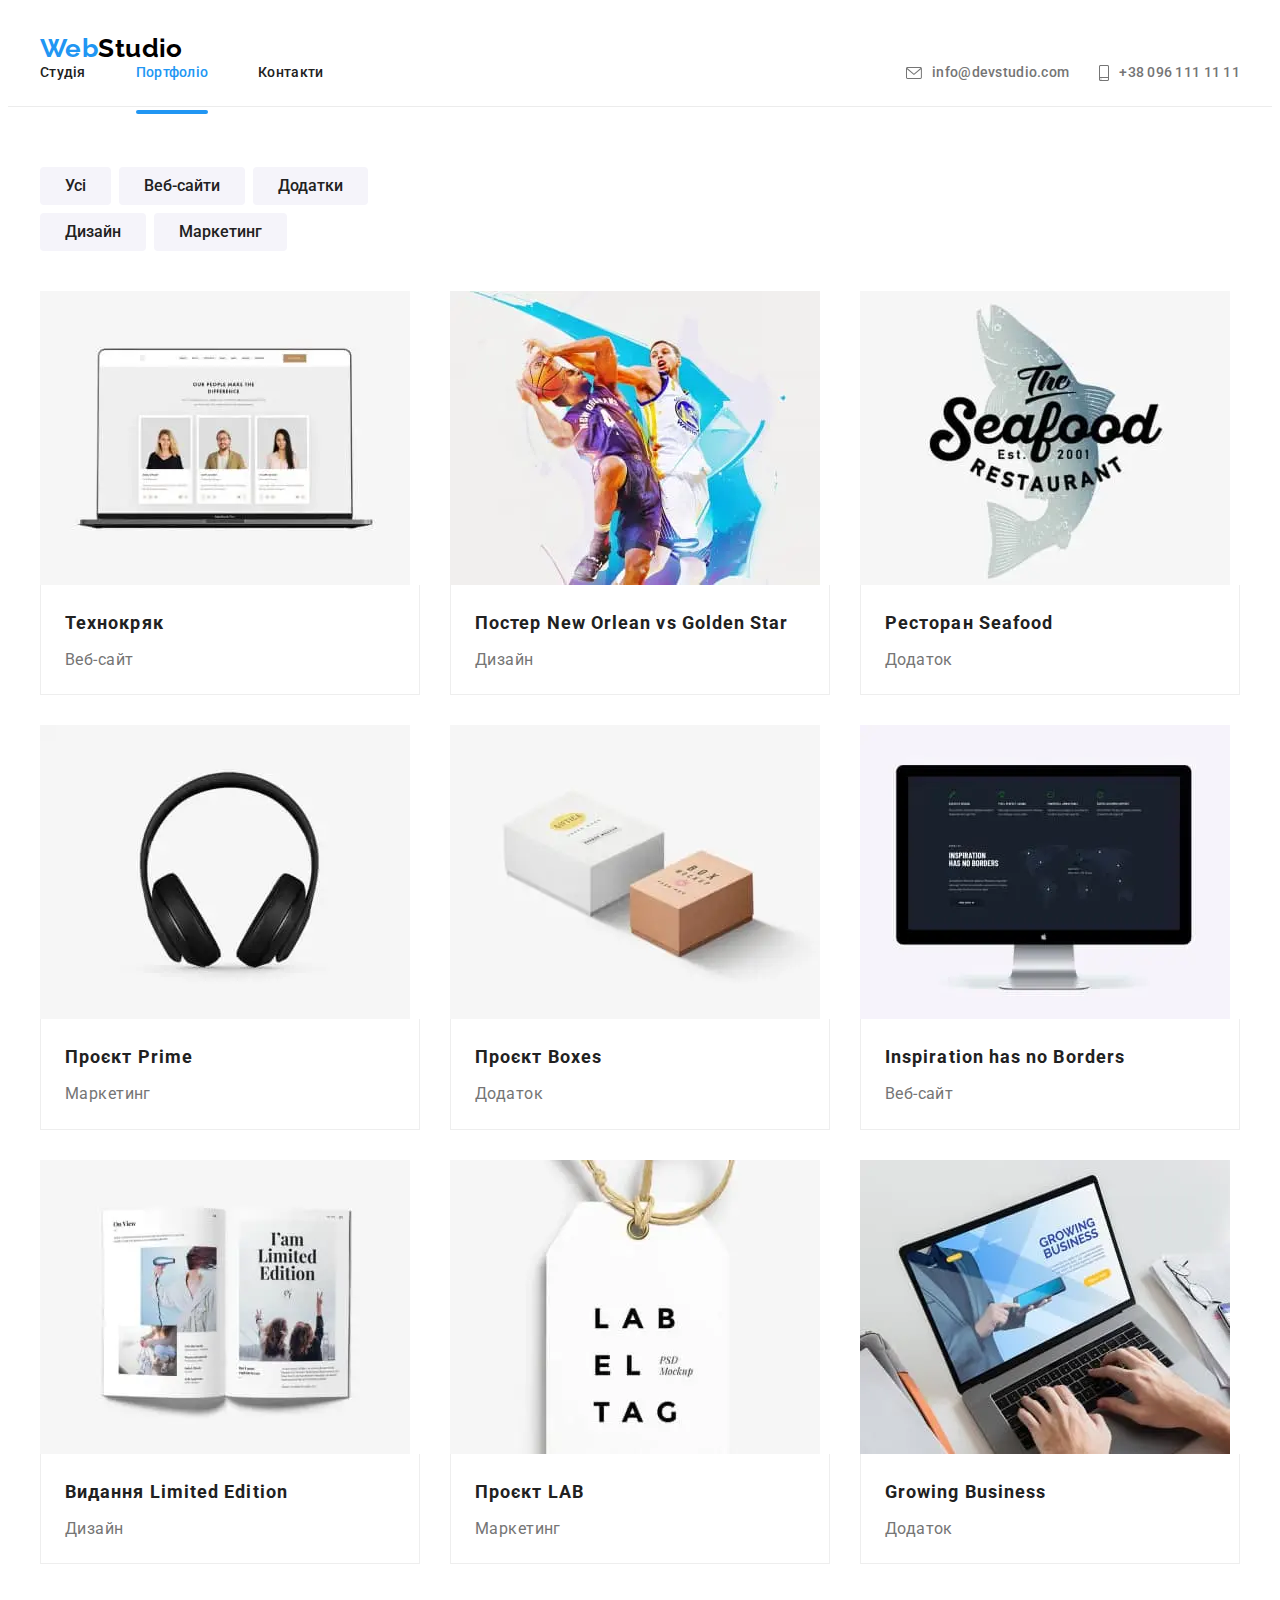
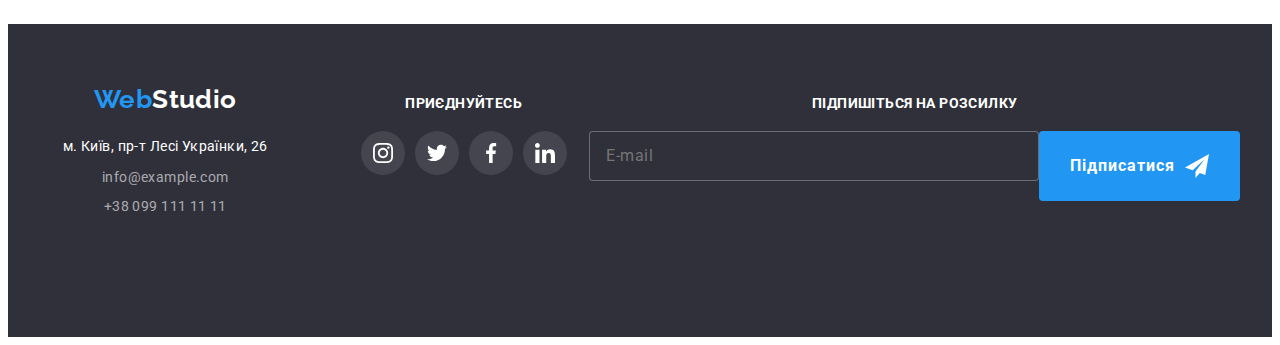
==== commit bd5b3ef8: "add-mobile-porpfolio" ====
--- a/portfolio.html
+++ b/portfolio.html
@@ -11,7 +11,7 @@
       href="https://fonts.googleapis.com/css2?family=Oleo+Script:wght@400;700&family=Raleway:wght@700&family=Roboto:wght@400;500;700;900&display=swap"
       rel="stylesheet"
     />
-    <!--fonts-end----------------------------------->
+
     <!--normalazi----------------------------------->
     <link
       rel="stylesheet"
@@ -37,7 +37,6 @@
               ><span class="logo__text-dark">Studio</span></a
             >
           </div>
-          <!--Logo-end------------------>
           <!--menu-buttons------ ------>
           <ul class="navigation__list list hover">
             <li class="navigation__menu">
@@ -53,10 +52,11 @@
             </li>
           </ul>
         </nav>
+
         <!--right------------------------>
         <div class="navigation__contact">
-          <ul class="navigation__list list">
-            <li class="navigation__menu hover">
+          <ul class="navigation__list list navigation__contact-wrap">
+            <li class="navigation__contact-items hover">
               <a class="navigation__mail" href="mailto:info@devstudio.com">
                 <svg class="icon-envelope" width="16" height="12">
                   <use href="./images/icons.svg#envelope"></use>
@@ -65,7 +65,7 @@
               </a>
             </li>
 
-            <li class="navigation__menu hover">
+            <li class="navigation__contact-items hover">
               <a class="navigation__telephone" href="tel:+380961111111">
                 <svg class="icon-smartphone" width="10" height="16">
                   <use href="./images/icons.svg#smartphone"></use>
@@ -75,8 +75,71 @@
             </li>
           </ul>
         </div>
+        <!--right-end---------------------------->
+        <button type="button" class="mobile-menu-btn js-open-menu">
+          <svg class="mobile-menu-btn__icon" width="40" height="40">
+            <use href="./images/icons.svg#icon-burger"></use>
+          </svg>
+        </button>
       </div>
       <!--container-end-->
+
+      <div class="mobile-menu js-menu-container">
+        <div class="container mobile-menu__container">
+          <button type="button" class="mobile-menu__close-btn js-close-menu">
+            <svg class="mobile-menu__close-icon" width="40" height="40">
+              <use href="./images/icons.svg#icon-close"></use>
+            </svg>
+          </button>
+          <ul class="list mobile-menu__page__indent">
+            <li>
+              <a class="link mobile-menu__page__link" href="./index.html"
+                >Студія</a
+              >
+            </li>
+            <li>
+              <a class="link mobile-menu__page__link" href="./portfolio.html"
+                >Портфоліо</a
+              >
+            </li>
+            <li>
+              <a class="link mobile-menu__page__link" href="#">Контакти</a>
+            </li>
+          </ul>
+          <ul class="list mobile-menu__contact__indent">
+            <li>
+              <a
+                class="link mobile-menu__contact__number"
+                href="tel:+380961111111"
+                >+38 096 111 11 11</a
+              >
+            </li>
+            <li>
+              <a
+                class="link mobile-menu__contact__mail"
+                href="mailto:info@devstudio.com"
+                >info@devstudio.com</a
+              >
+            </li>
+          </ul>
+          <ul class="mobile-menu__social-btn list">
+            <li class="mobile-menu__social-btn__border">
+              <a class="link mobile-menu__social-btn__link" href=""
+                >Instagram</a
+              >
+            </li>
+            <li class="mobile-menu__social-btn__border">
+              <a class="link mobile-menu__social-btn__link" href="">Twitter</a>
+            </li>
+            <li class="mobile-menu__social-btn__border">
+              <a class="link mobile-menu__social-btn__link" href="">Facebook</a>
+            </li>
+            <li class="mobile-menu__social-btn__border">
+              <a class="link mobile-menu__social-btn__link" href="">LinkedIn</a>
+            </li>
+          </ul>
+        </div>
+      </div>
     </header>
     <!--navigation-section-end---------->
     <main>
@@ -714,7 +777,7 @@
     <footer>
       <div class="container">
         <div class="footer__wrapper">
-          <div class="">
+          <div class="footer__wrapper-adress">
             <div class="footer__logo-wrapper">
               <a href="#"
                 ><span class="logo__text-blue">Web</span
@@ -792,7 +855,6 @@
               </button>
             </form>
           </div>
-          <!-------------------------->
         </div>
         <!--column-end-->
       </div>
@@ -800,5 +862,8 @@
     </footer>
 
     <!--footer-end---------------------->
+
+    <script src="./js/modal.js"></script>
+    <script src="./js/mobile-menu.js"></script>
   </body>
 </html>
--- a/css/main.min.css
+++ b/css/main.min.css
@@ -1 +1 @@
-:root{--hover-color: #2196f3;--h2-h3-color: #212121;--text-color: #757575;--icon-logo-color: #afb1b8;--bg-color-black: #2f303a;--logo-color-black: #000000;--white-color: #ffffff;--background-button-color: #f5f4fa;--adress-a-color: rgba(255, 255, 255, 0.6)}.container{padding-left:15px;padding-right:15px;margin-left:auto;margin-right:auto}@media screen and (min-width: 480px){.container{width:450px}}@media screen and (min-width: 768px){.container{width:720px}}@media screen and (min-width: 1200px){.container{width:1200px}}body{font-family:"Roboto",sans-serif;letter-spacing:.03em;font-size:14px;color:var(--text-color)}.visually-hidden{position:absolute;white-space:nowrap;width:1px;height:1px;overflow:hidden;border:0;padding:0;clip:rect(0 0 0 0);-webkit-clip-path:inset(100%);clip-path:inset(100%);margin:-1px}h1,h2,h3,p{margin-top:0;margin-bottom:0}ul,ol{margin-top:0;margin-bottom:0;padding-left:0}img{display:block}.list{list-style:none}.link{text-decoration:none}.header{position:relative;padding-top:25px;padding-bottom:25px;border-bottom:1px solid #ececec}.navigation{display:-webkit-box;display:-ms-flexbox;display:flex;-webkit-box-align:center;-ms-flex-align:center;align-items:center}.navigation__item{font-weight:500;font-size:14px;line-height:1.14;letter-spacing:.02em;color:var(--h2-h3-color);text-decoration:none;-webkit-transition:color 250ms cubic-bezier(0.4, 0, 0.2, 1);transition:color 250ms cubic-bezier(0.4, 0, 0.2, 1)}.navigation__item-active{font-weight:500;font-size:14px;line-height:1.14;letter-spacing:.02em;color:var(--hover-color);text-decoration:none}.navigation__item-active::after{content:"";position:absolute;width:100%;height:4px;border-radius:2px;background-color:#2196f3;top:46px;left:0px}.hover a:hover,.hover a:focus{color:var(--hover-color);fill:currentColor}.icon-envelope{margin-right:10px;fill:currentColor}.icon-envelope:hover,.icon-envelope:focus{color:var(--hover-color);fill:currentColor}.icon-smartphone{margin-right:10px;fill:currentColor}.icon-smartphone:hover,.icon-smartphone:focus{color:var(--hover-color);fill:currentColor}@media screen and (max-width: 767px){.navigation__list{display:none}.header{position:relative;padding-top:16px;padding-bottom:16px;border-bottom:1px solid #ececec}.header-container{display:-webkit-box;display:-ms-flexbox;display:flex;-webkit-box-pack:justify;-ms-flex-pack:justify;justify-content:space-between;-webkit-box-align:end;-ms-flex-align:end;align-items:flex-end}.mobile-menu-btn{border:none;background-color:rgba(0,0,0,0);padding:0;line-height:0;padding-right:10px;cursor:pointer}.mobile-menu{position:absolute;top:0;left:0;width:100%;height:100vh;overflow:auto;background-color:var(--white-color);opacity:0;visibility:hidden;pointer-events:none;-webkit-transition:opacity 250ms cubic-bezier(0.4, 0, 0.2, 1),visibility 250ms cubic-bezier(0.4, 0, 0.2, 1);transition:opacity 250ms cubic-bezier(0.4, 0, 0.2, 1),visibility 250ms cubic-bezier(0.4, 0, 0.2, 1)}.mobile-menu.is-open{opacity:1;visibility:visible;pointer-events:auto}.mobile-menu__close-btn{position:absolute;top:21px;right:25px;background-color:rgba(0,0,0,0);border:none;padding:0;line-height:0;cursor:pointer;-webkit-transition:fill 250ms cubic-bezier(0.4, 0, 0.2, 1);transition:fill 250ms cubic-bezier(0.4, 0, 0.2, 1)}.mobile-menu__close-btn:focus,.mobile-menu__close-btn:hover{fill:var(--hover-color)}.mobile-menu__container{position:relative;padding-top:48px;padding-bottom:48px;height:100vh}.mobile-menu__page__indent li:nth-child(-n+2){margin-bottom:36px}.mobile-menu__page__indent li:nth-child(3){margin-bottom:302px}.mobile-menu__page__link{font-family:"Roboto",sans-serif;font-weight:500;font-size:40px;line-height:47px;letter-spacing:.02em;color:var(--h2-h3-color);-webkit-transition:color 250ms cubic-bezier(0.4, 0, 0.2, 1);transition:color 250ms cubic-bezier(0.4, 0, 0.2, 1)}.mobile-menu__page__link:hover,.mobile-menu__page__link:focus{color:var(--hover-color);outline:none}.mobile-menu__contact__indent li:nth-child(1){margin-bottom:32px}.mobile-menu__contact__indent li:nth-child(2){margin-bottom:64px}.mobile-menu__contact__number{font-family:"Roboto",sans-serif;font-weight:500;font-size:34px;line-height:40px;letter-spacing:.02em;color:var(--hover-color)}.mobile-menu__contact__mail{font-family:"Roboto",sans-serif;font-weight:500;font-size:24px;line-height:28px;letter-spacing:.02em;color:var(--text-color)}.mobile-menu__social-btn{display:-webkit-box;display:-ms-flexbox;display:flex;padding-bottom:48px}.mobile-menu__social-btn__border{border-right:1px solid rgba(33,33,33,.2);padding-right:10px}.mobile-menu__social-btn__border:not(:first-child){padding-left:10px}.mobile-menu__social-btn__border:last-child{border:none;padding-right:0}.mobile-menu__social-btn__link{font-family:"Roboto",sans-serif;font-weight:500;font-size:18px;line-height:22px;letter-spacing:.02em;color:var(--hover-color)}}@media screen and (min-width: 768px){.header{position:relative;padding-top:26px;padding-bottom:26px;border-bottom:1px solid #ececec}.header-container{display:-webkit-box;display:-ms-flexbox;display:flex;-webkit-box-pack:justify;-ms-flex-pack:justify;justify-content:space-between}.navigation__list{display:-webkit-box;display:-ms-flexbox;display:flex;-webkit-box-align:center;-ms-flex-align:center;align-items:center}.navigation__menu{margin-right:50px;position:relative}.navigation__contact-wrap{-webkit-box-orient:vertical;-webkit-box-direction:normal;-ms-flex-direction:column;flex-direction:column;-webkit-box-align:start;-ms-flex-align:start;align-items:flex-start}.navigation__mail{display:-webkit-box;display:-ms-flexbox;display:flex;font-weight:500;font-size:12px;line-height:.85;letter-spacing:.02em;color:var(--text-color);text-decoration:none;-webkit-box-align:center;-ms-flex-align:center;align-items:center;-webkit-box-pack:center;-ms-flex-pack:center;justify-content:center;-webkit-transition:colorcubic-bezier(0.4, 0, 0.2, 1);transition:colorcubic-bezier(0.4, 0, 0.2, 1);margin-bottom:10px}.navigation__telephone{display:-webkit-box;display:-ms-flexbox;display:flex;font-weight:500;font-size:12px;line-height:.85;letter-spacing:.02em;color:var(--text-color);text-decoration:none;-webkit-box-align:center;-ms-flex-align:center;align-items:center;-webkit-box-pack:center;-ms-flex-pack:center;justify-content:center;-webkit-transition:colorcubic-bezier(0.4, 0, 0.2, 1);transition:colorcubic-bezier(0.4, 0, 0.2, 1)}.mobile-menu-btn{display:none}.mobile-menu__container{display:none}}@media screen and (min-width: 1200px){.navigation__contact{display:-webkit-box;display:-ms-flexbox;display:flex;-webkit-box-align:center;-ms-flex-align:center;align-items:center}.navigation__list{display:-webkit-box;display:-ms-flexbox;display:flex;-webkit-box-align:center;-ms-flex-align:center;align-items:center}.navigation__menu:not(:last-child){margin-right:50px}.navigation__contact-wrap{display:-webkit-box;display:-ms-flexbox;display:flex;-webkit-box-orient:horizontal;-webkit-box-direction:normal;-ms-flex-direction:row;flex-direction:row}.navigation__mail{display:-webkit-box;display:-ms-flexbox;display:flex;font-weight:500;font-size:14px;line-height:1.14;letter-spacing:.02em;color:var(--text-color);text-decoration:none;-webkit-box-align:center;-ms-flex-align:center;align-items:center;-webkit-box-pack:center;-ms-flex-pack:center;justify-content:center;margin-right:30px;margin-bottom:0px;margin-top:auto;-webkit-transition:color 250ms cubic-bezier(0.4, 0, 0.2, 1);transition:color 250ms cubic-bezier(0.4, 0, 0.2, 1)}.navigation__telephone{display:-webkit-box;display:-ms-flexbox;display:flex;font-weight:500;font-size:14px;line-height:1.14;letter-spacing:.02em;color:var(--text-color);text-decoration:none;-webkit-box-align:center;-ms-flex-align:center;align-items:center;-webkit-box-pack:center;-ms-flex-pack:center;justify-content:center;-webkit-transition:color 250ms cubic-bezier(0.4, 0, 0.2, 1);transition:color 250ms cubic-bezier(0.4, 0, 0.2, 1)}}@media screen and (max-width: 767px){.logo__text-dark{font-family:"Raleway",sans-serif;font-style:normal;font-weight:700;font-size:24px;line-height:.85;color:var(--logo-color-black)}.logo__header{margin-right:94px}.logo__text-blue{font-family:"Raleway",sans-serif;font-style:normal;font-weight:700;font-size:24px;line-height:.85;color:var(--hover-color)}}@media screen and (min-width: 768px){.logo__header{margin-right:88px}.logo__text-dark{font-family:"Raleway",sans-serif;font-style:normal;font-weight:700;font-size:24px;line-height:.85;color:var(--logo-color-black)}.logo__text-blue{font-family:"Raleway",sans-serif;font-style:normal;font-weight:700;font-size:24px;line-height:.85;color:var(--hover-color)}}@media screen and (min-width: 1200px){.logo__text-dark{font-family:"Raleway",sans-serif;font-style:normal;font-weight:700;font-size:26px;line-height:1.19;color:var(--logo-color-black)}.logo__header{margin-right:94px}.logo__text-blue{font-family:"Raleway",sans-serif;font-style:normal;font-weight:700;font-size:26px;line-height:1.19;color:var(--hover-color)}}.banner{width:1600px;margin:auto;background:var(--bg-color-black);background-image:radial-gradient(rgba(47, 48, 58, 0.4), rgba(47, 48, 58, 0.4)),url(../images/hero.jpg);background-repeat:no-repeat;background-position:center;background-size:cover;padding:200px 0}.banner h1{width:696px;margin-left:auto;margin-right:auto;font-weight:900;font-size:44px;line-height:1.36;text-align:center;letter-spacing:.06em;text-transform:uppercase;color:var(--white-color)}.banner button{font-weight:700;font-size:16px;line-height:1.87;display:-webkit-box;display:-ms-flexbox;display:flex;-webkit-box-align:center;-ms-flex-align:center;align-items:center;text-align:center;letter-spacing:.06em;color:var(--white-color);padding:10px 32px 10px 32px;margin-top:40px;margin-left:auto;margin-right:auto;background:var(--hover-color);-webkit-box-shadow:0px 4px 4px rgba(0,0,0,.15);box-shadow:0px 4px 4px rgba(0,0,0,.15);border-radius:4px;border:none;cursor:pointer;-webkit-transition:background-color 250ms cubic-bezier(0.4, 0, 0.2, 1);transition:background-color 250ms cubic-bezier(0.4, 0, 0.2, 1)}.banner button:hover,.banner button:focus{background-color:#188ce8}.benefits__content{padding:94px 0}.benefits__content h3{font-weight:700;font-size:14px;line-height:1.14;text-transform:uppercase;color:var(--h2-h3-color);margin-bottom:10px}.benefits__content p{font-size:14px;line-height:1.71;color:var(--text-color);word-wrap:break-word}.benefits__wrapper{display:-webkit-box;display:-ms-flexbox;display:flex;gap:30px}.benefits__wrapper:not(:last-child){padding-right:30px}.benefit__content-indent{-ms-flex-preferred-size:calc((100% - 90px)/4);flex-basis:calc((100% - 90px)/4)}.benefit__icon-border{background-color:#f5f4fa;padding:25px 100px}.benefit__icon-border:not(:last-child){margin-bottom:30px}.experience__content{padding-top:0px;padding-bottom:94px}.experience__content h2{font-weight:700;font-size:36px;line-height:1.16;text-align:center;color:var(--h2-h3-color);margin-bottom:50px}.experience__content__img{display:-webkit-box;display:-ms-flexbox;display:flex;gap:30px}.experience__wrapper{position:relative}.experience__description{position:absolute;display:-webkit-box;display:-ms-flexbox;display:flex;-webkit-box-align:center;-ms-flex-align:center;align-items:center;-webkit-box-pack:center;-ms-flex-pack:center;justify-content:center;bottom:0px;width:370px;height:70px;background-color:rgba(47,48,58,.8)}.experience__description h3{font-family:"Roboto",sans-serif;font-weight:700;font-size:14px;line-height:16.41px;color:#fff;text-transform:uppercase}.our-command__content{background-color:#f5f4fa;padding:94px 0}.our-command__content h2{font-weight:700;font-size:36px;line-height:1.16;text-align:center;color:var(--h2-h3-color);margin-bottom:50px}.our-command__content h3{font-weight:500;font-size:16px;line-height:1.18;text-align:center;color:var(--h2-h3-color);margin-bottom:10px}.our-command__content p{font-size:16px;line-height:1.18;text-align:center;color:var(--text-color)}.our-command__indent{display:-webkit-box;display:-ms-flexbox;display:flex;gap:30px}.our-command__card{background-color:#fff;border-bottom-left-radius:4px;border-bottom-right-radius:4px;-webkit-box-shadow:0px 2px 1px rgba(0,0,0,.2),0px 1px 1px rgba(0,0,0,.14),0px 1px 3px rgba(0,0,0,.12);box-shadow:0px 2px 1px rgba(0,0,0,.2),0px 1px 1px rgba(0,0,0,.14),0px 1px 3px rgba(0,0,0,.12)}.our-command__card-indent{padding:30px 32px}.our-command__icon-wrapper{display:-webkit-box;display:-ms-flexbox;display:flex;-webkit-box-pack:justify;-ms-flex-pack:justify;justify-content:space-between;margin-top:16px}.our-command__icon-link{display:-webkit-box;display:-ms-flexbox;display:flex;-webkit-box-align:center;-ms-flex-align:center;align-items:center;-webkit-box-pack:center;-ms-flex-pack:center;justify-content:center;width:44px;height:44px;border-radius:50%;-webkit-transition:background-color 250ms cubic-bezier(0.4, 0, 0.2, 1);transition:background-color 250ms cubic-bezier(0.4, 0, 0.2, 1)}.our-command__icon-link:hover,.our-command__icon-link:focus{background-color:var(--hover-color)}.our-command__icon-link:hover .our-command__icon,.our-command__icon-link:focus .our-command__icon{fill:#fff}.our-command__icon{fill:var(--icon-logo-color);-webkit-transition:fill 250ms cubic-bezier(0.4, 0, 0.2, 1);transition:fill 250ms cubic-bezier(0.4, 0, 0.2, 1)}.our-client__content{padding:94px 0}.our-client__content h2{font-weight:700;font-size:36px;line-height:1.16;text-align:center;color:var(--h2-h3-color);margin-bottom:50px}.our-client__logo-wrapper{display:-webkit-box;display:-ms-flexbox;display:flex}.client-logo__icon{fill:var(--icon-logo-color);-webkit-transition:fill 250ms cubic-bezier(0.4, 0, 0.2, 1);transition:fill 250ms cubic-bezier(0.4, 0, 0.2, 1)}.client-logo__indent:not(:last-child){margin-right:30px}.client-logo__link{display:-webkit-box;display:-ms-flexbox;display:flex;border:1px solid var(--icon-logo-color);border-radius:4px;padding:16px 32px;-webkit-box-align:center;-ms-flex-align:center;align-items:center;-webkit-box-pack:center;-ms-flex-pack:center;justify-content:center;-webkit-transition:border-color 250ms cubic-bezier(0.4, 0, 0.2, 1);transition:border-color 250ms cubic-bezier(0.4, 0, 0.2, 1)}.client-logo__link:hover,.client-logo__link:focus{border-color:var(--hover-color)}.client-logo__link:hover .client-logo__icon,.client-logo__link:focus .client-logo__icon{fill:var(--hover-color)}.modal__close-btn{position:absolute;top:8px;right:8px;display:-webkit-box;display:-ms-flexbox;display:flex;-webkit-box-pack:center;-ms-flex-pack:center;justify-content:center;-webkit-box-align:center;-ms-flex-align:center;align-items:center;width:30px;height:30px;border-radius:50%;border:1px solid rgba(0,0,0,.1);background-color:rgba(0,0,0,0);padding:0px;cursor:pointer;-webkit-transition:fill 250ms cubic-bezier(0.4, 0, 0.2, 1);transition:fill 250ms cubic-bezier(0.4, 0, 0.2, 1)}.modal__close-btn:focus,.modal__close-btn:hover{fill:var(--hover-color)}.modal{position:absolute;top:50%;left:50%;width:528px;height:581px;border-radius:4px;background-color:#fff;-webkit-transform:translate(-50%, -50%);transform:translate(-50%, -50%);opacity:1;-webkit-box-shadow:0px 1px 3px rgba(0,0,0,.12),0px 1px 1px rgba(0,0,0,.14),0px 2px 1px rgba(0,0,0,.2);box-shadow:0px 1px 3px rgba(0,0,0,.12),0px 1px 1px rgba(0,0,0,.14),0px 2px 1px rgba(0,0,0,.2);-webkit-transition:1250ms cubic-bezier(0.4, 0, 0.2, 1),-webkit-transform 1250ms cubic-bezier(0.4, 0, 0.2, 1);transition:1250ms cubic-bezier(0.4, 0, 0.2, 1),-webkit-transform 1250ms cubic-bezier(0.4, 0, 0.2, 1);transition:transform 1250ms cubic-bezier(0.4, 0, 0.2, 1),1250ms cubic-bezier(0.4, 0, 0.2, 1);transition:transform 1250ms cubic-bezier(0.4, 0, 0.2, 1),1250ms cubic-bezier(0.4, 0, 0.2, 1),-webkit-transform 1250ms cubic-bezier(0.4, 0, 0.2, 1);padding:40px}.modal__header{display:block;font-family:"Roboto",sans-serif;font-weight:700;font-size:20px;line-height:23px;color:#212121;text-align:center;margin-bottom:12px}.modal-form__field{display:block;margin-bottom:10px}.modal-form__field:not(:last-child){margin-bottom:10px}.modal-form__field:nth-child(4){margin-bottom:20px}.modal-form__input{width:100%;height:40px;border-radius:4px;border:1px solid rgba(33,33,33,.2);margin-top:4px;padding-left:42px;cursor:pointer;-webkit-transition:border-color 250ms cubic-bezier(0.4, 0, 0.2, 1);transition:border-color 250ms cubic-bezier(0.4, 0, 0.2, 1)}.modal-form__input:focus{border-color:var(--hover-color);outline:none}.modal-form__input:focus+.modal-form__icon{fill:var(--hover-color);outline:none}.modal-form__icon{position:absolute;display:block;top:50%;left:12px;-webkit-transform:translateY(-50%);transform:translateY(-50%);fill:#212121;-webkit-transition:fill 250ms cubic-bezier(0.4, 0, 0.2, 1);transition:fill 250ms cubic-bezier(0.4, 0, 0.2, 1)}.modal-form__message{width:100%;height:120px;border-radius:4px;border:1px solid rgba(33,33,33,.2);margin-top:4px;padding:12px 16px;resize:none;-webkit-transition:border-color 250ms cubic-bezier(0.4, 0, 0.2, 1);transition:border-color 250ms cubic-bezier(0.4, 0, 0.2, 1);display:block}.modal-form__message:focus{border-color:var(--hover-color);outline:none}.modal-form__message::-webkit-input-placeholder{color:rgba(117,117,117,.5);font-family:"Roboto",sans-serif;font-weight:400;font-size:12px;line-height:14px}.modal-form__message::-moz-placeholder{color:rgba(117,117,117,.5);font-family:"Roboto",sans-serif;font-weight:400;font-size:12px;line-height:14px}.modal-form__message:-ms-input-placeholder{color:rgba(117,117,117,.5);font-family:"Roboto",sans-serif;font-weight:400;font-size:12px;line-height:14px}.modal-form__message::-ms-input-placeholder{color:rgba(117,117,117,.5);font-family:"Roboto",sans-serif;font-weight:400;font-size:12px;line-height:14px}.modal-form__message::placeholder{color:rgba(117,117,117,.5);font-family:"Roboto",sans-serif;font-weight:400;font-size:12px;line-height:14px}.modal-form__title-comment,.modal-form__title-name,.modal-form__title-phone,.modal-form__title-email{color:var(--text-color);font-family:"Roboto",sans-serif;font-weight:400;font-size:12px;line-height:14px;letter-spacing:.01em;display:block}.modal-form__input-wrapper{position:relative;display:block}.checkbox-icon-border{display:-webkit-box;display:-ms-flexbox;display:flex;-webkit-box-align:center;-ms-flex-align:center;align-items:center;justify-items:center;left:0px;bottom:0px;cursor:pointer;margin-right:10px;border:1px solid #212121;border-radius:2px;background-color:#fff}.checkbox-icon{visibility:hidden}.modal-form__checkbox:checked+.modal-form__checkbox-label .checkbox-icon{visibility:visible;background-color:var(--hover-color);border:none}.modal-form__checkbox:checked+.modal-form__checkbox-label .checkbox-icon-border{border-color:#2196f3}.modal-form__checkbox:focus+.modal-form__checkbox-label .checkbox-icon-border{outline:1px solid var(--hover-color)}.modal-form__checkbox-label{display:-webkit-box;display:-ms-flexbox;display:flex;-webkit-box-align:center;-ms-flex-align:center;align-items:center;-webkit-box-pack:center;-ms-flex-pack:center;justify-content:center;font-family:"Roboto",sans-serif;font-weight:400;font-size:14px;line-height:24px;letter-spacing:.03em;color:var(--text-color)}.modal-form__checkbox-label a{color:var(--hover-color)}.modal-form__submit-btn{display:block;margin-top:30px;margin-left:auto;margin-right:auto;background-color:#188ce8;padding:10px 52px;border-radius:4px;border:none;color:#fff;font-family:"Roboto",sans-serif;font-weight:700;font-size:16px;line-height:30px;letter-spacing:.06em;text-align:center;cursor:pointer;-webkit-transition:-webkit-box-shadow 250ms cubic-bezier(0.4, 0, 0.2, 1);transition:-webkit-box-shadow 250ms cubic-bezier(0.4, 0, 0.2, 1);transition:box-shadow 250ms cubic-bezier(0.4, 0, 0.2, 1);transition:box-shadow 250ms cubic-bezier(0.4, 0, 0.2, 1), -webkit-box-shadow 250ms cubic-bezier(0.4, 0, 0.2, 1)}.modal-form__submit-btn:focus,.modal-form__submit-btn:hover{-webkit-box-shadow:0px 4px 4px rgba(0,0,0,.15);box-shadow:0px 4px 4px rgba(0,0,0,.15);outline:none}.backdrop{position:fixed;top:0px;left:0px;width:100%;height:100%;background-color:rgba(0,0,0,.2);-webkit-transition:opacity 250ms cubic-bezier(0.4, 0, 0.2, 1),visibility 250ms cubic-bezier(0.4, 0, 0.2, 1);transition:opacity 250ms cubic-bezier(0.4, 0, 0.2, 1),visibility 250ms cubic-bezier(0.4, 0, 0.2, 1)}.backdrop.is-hidden{visibility:hidden;pointer-events:none}.backdrop.is-hidden .modal{-webkit-transform:translate(0%, -100%) scale(0.01);transform:translate(0%, -100%) scale(0.01);border-radius:50%}.btn-filter{display:-webkit-box;display:-ms-flexbox;display:flex;gap:8px;margin-bottom:50px;-webkit-box-pack:center;-ms-flex-pack:center;justify-content:center}.portfolio{padding:94px 0}.portfolio button{font-family:"Roboto",sans-serif;white-space:nowrap;font-weight:500;font-size:16px;line-height:1.62;color:var(--h2-h3-color);background:var(--background-button-color);border-radius:4px;padding:6px 25px;border:none;cursor:pointer;-webkit-transition:background-color 250ms cubic-bezier(0.4, 0, 0.2, 1),color 250ms cubic-bezier(0.4, 0, 0.2, 1),-webkit-box-shadow 250ms cubic-bezier(0.4, 0, 0.2, 1);transition:background-color 250ms cubic-bezier(0.4, 0, 0.2, 1),color 250ms cubic-bezier(0.4, 0, 0.2, 1),-webkit-box-shadow 250ms cubic-bezier(0.4, 0, 0.2, 1);transition:background-color 250ms cubic-bezier(0.4, 0, 0.2, 1),color 250ms cubic-bezier(0.4, 0, 0.2, 1),box-shadow 250ms cubic-bezier(0.4, 0, 0.2, 1);transition:background-color 250ms cubic-bezier(0.4, 0, 0.2, 1),color 250ms cubic-bezier(0.4, 0, 0.2, 1),box-shadow 250ms cubic-bezier(0.4, 0, 0.2, 1),-webkit-box-shadow 250ms cubic-bezier(0.4, 0, 0.2, 1)}.portfolio button:hover,.portfolio button:focus{background:var(--hover-color);-webkit-box-shadow:0px 3px 1px rgba(0,0,0,.1),0px 1px 2px rgba(0,0,0,.08),0px 2px 2px rgba(0,0,0,.12);box-shadow:0px 3px 1px rgba(0,0,0,.1),0px 1px 2px rgba(0,0,0,.08),0px 2px 2px rgba(0,0,0,.12);color:var(--white-color);outline:none}.project__wrapper{display:-webkit-box;display:-ms-flexbox;display:flex;-ms-flex-wrap:wrap;flex-wrap:wrap;gap:30px}.project__wrapper:not(:last-child){margin-bottom:30px;margin-right:30px}.project__card-animation{overflow:hidden;position:relative}.project__description{padding:20px 24px 20px 24px;border:1px solid #eee;border-top:0;font-weight:400;font-size:16px;line-height:1.85;color:var(--text-color)}.project__description h2{font-weight:700;font-size:18px;line-height:2;letter-spacing:.06em;color:var(--h2-h3-color);margin-bottom:4px}.project__card-overlay{position:absolute;display:-webkit-box;display:-ms-flexbox;display:flex;justify-items:center;-webkit-box-align:center;-ms-flex-align:center;align-items:center;height:100%;bottom:0px;padding:63px 24px;background-color:rgba(33,150,243,.9);color:#fff;font-family:"Roboto",sans-serif;font-size:18px;font-weight:400;line-height:28px;letter-spacing:.03em;-webkit-transform:translateY(100%);transform:translateY(100%);-webkit-transition:550ms cubic-bezier(0.4, 0, 0.2, 1),-webkit-transform 250ms cubic-bezier(0.4, 0, 0.2, 1);transition:550ms cubic-bezier(0.4, 0, 0.2, 1),-webkit-transform 250ms cubic-bezier(0.4, 0, 0.2, 1);transition:transform 250ms cubic-bezier(0.4, 0, 0.2, 1),550ms cubic-bezier(0.4, 0, 0.2, 1);transition:transform 250ms cubic-bezier(0.4, 0, 0.2, 1),550ms cubic-bezier(0.4, 0, 0.2, 1),-webkit-transform 250ms cubic-bezier(0.4, 0, 0.2, 1)}.project__cards{-webkit-box-sizing:border-box;box-sizing:border-box;width:370px;-ms-flex-preferred-size:calc((100% - 60px)/3);flex-basis:calc((100% - 60px)/3);position:relative;-webkit-transition:-webkit-box-shadow 250ms cubic-bezier(0.4, 0, 0.2, 1);transition:-webkit-box-shadow 250ms cubic-bezier(0.4, 0, 0.2, 1);transition:box-shadow 250ms cubic-bezier(0.4, 0, 0.2, 1);transition:box-shadow 250ms cubic-bezier(0.4, 0, 0.2, 1), -webkit-box-shadow 250ms cubic-bezier(0.4, 0, 0.2, 1)}.project__cards:hover,.project__cards:focus{-webkit-box-shadow:1px 4px 6px rgba(0,0,0,.16),0px 4px 4px rgba(0,0,0,.06),0px 1px 1px rgba(0,0,0,.12);box-shadow:1px 4px 6px rgba(0,0,0,.16),0px 4px 4px rgba(0,0,0,.06),0px 1px 1px rgba(0,0,0,.12)}.project__cards:hover .project__card-overlay,.project__cards:focus .project__card-overlay{-webkit-transform:translateY(0%);transform:translateY(0%)}footer{background:var(--bg-color-black);padding-top:60px;padding-bottom:60px}footer a{text-decoration:none}.footer__wrapper{display:-webkit-box;display:-ms-flexbox;display:flex;-webkit-box-align:baseline;-ms-flex-align:baseline;align-items:baseline}address p{font-family:"Roboto",sans-serif;font-size:14px;line-height:1.71;color:var(--white-color);margin-bottom:9px}address a{font-family:"Roboto",sans-serif;font-size:14px;line-height:1.5;color:var(--adress-a-color)}address li:not(:last-child){margin-bottom:9px}.footer__logo-wrapper{margin-bottom:20px}.logo__text-white{font-family:"Raleway",sans-serif;font-weight:700;font-size:26px;line-height:1.19;color:var(--white-color)}.footer-social__content{margin-left:70px}.footer-social__content p{font-family:"Roboto",sans-serif;font-weight:700;font-size:14px;line-height:16px;color:#fff;text-transform:uppercase;margin-bottom:20px}.footer-social__icon-indent{display:-webkit-box;display:-ms-flexbox;display:flex;gap:10px}.footer-social__icon{fill:#fff}.footer-social__link{display:-webkit-box;display:-ms-flexbox;display:flex;width:44px;height:44px;border-radius:50%;background-color:rgba(255,255,255,.1);-webkit-box-align:center;-ms-flex-align:center;align-items:center;-webkit-box-pack:center;-ms-flex-pack:center;justify-content:center;-webkit-transition:background-color 250ms cubic-bezier(0.4, 0, 0.2, 1);transition:background-color 250ms cubic-bezier(0.4, 0, 0.2, 1)}.footer-social__link:hover,.footer-social__link:focus{background-color:var(--hover-color)}.footer-mailing__content{margin-left:auto}.footer-mailing__content p{font-family:"Roboto",sans-serif;font-weight:700;font-size:14px;line-height:16px;color:#fff;text-transform:uppercase;margin-bottom:20px}.footer-mailing__form{display:-webkit-box;display:-ms-flexbox;display:flex}.footer-mailing__input{width:358px;height:50px;border-radius:4px;outline:none;background-color:var(--bg-color-black);border:1px solid rgba(255,255,255,.3);-webkit-transition:border-color 250ms cubic-bezier(0.4, 0, 0.2, 1);transition:border-color 250ms cubic-bezier(0.4, 0, 0.2, 1);padding-top:15px;padding-left:16px;padding-bottom:15px;padding-right:auto;cursor:pointer;color:#fff}.footer-mailing__input:focus{border-color:var(--hover-color);color:#fff}.footer-mailing__input::-webkit-input-placeholder{font-family:"Roboto",sans-serif;font-weight:400;font-size:16px;line-height:20px;letter-spacing:.03em;color:solid rgba(255,255,255,.6)}.footer-mailing__input::-moz-placeholder{font-family:"Roboto",sans-serif;font-weight:400;font-size:16px;line-height:20px;letter-spacing:.03em;color:solid rgba(255,255,255,.6)}.footer-mailing__input:-ms-input-placeholder{font-family:"Roboto",sans-serif;font-weight:400;font-size:16px;line-height:20px;letter-spacing:.03em;color:solid rgba(255,255,255,.6)}.footer-mailing__input::-ms-input-placeholder{font-family:"Roboto",sans-serif;font-weight:400;font-size:16px;line-height:20px;letter-spacing:.03em;color:solid rgba(255,255,255,.6)}.footer-mailing__input::placeholder{font-family:"Roboto",sans-serif;font-weight:400;font-size:16px;line-height:20px;letter-spacing:.03em;color:solid rgba(255,255,255,.6)}.footer-mailing__btn{display:-webkit-box;display:-ms-flexbox;display:flex;-webkit-box-align:center;-ms-flex-align:center;align-items:center;justify-items:center;margin-left:12px;background-color:var(--hover-color);padding:10px 28px 10px 28px;border-radius:4px;border:none;color:#fff;font-family:"Roboto",sans-serif;font-weight:700;font-size:16px;line-height:30px;letter-spacing:.06em;text-align:center;-webkit-transition:-webkit-box-shadow 250ms cubic-bezier(0.4, 0, 0.2, 1);transition:-webkit-box-shadow 250ms cubic-bezier(0.4, 0, 0.2, 1);transition:box-shadow 250ms cubic-bezier(0.4, 0, 0.2, 1);transition:box-shadow 250ms cubic-bezier(0.4, 0, 0.2, 1), -webkit-box-shadow 250ms cubic-bezier(0.4, 0, 0.2, 1)}.footer-mailing__btn:focus,.footer-mailing__btn:hover{-webkit-box-shadow:0px 4px 4px rgba(0,0,0,.15),0px 4px 4px rgba(0,0,0,.15);box-shadow:0px 4px 4px rgba(0,0,0,.15),0px 4px 4px rgba(0,0,0,.15)}.footer-mailing__icon{margin-left:10px}/*# sourceMappingURL=main.min.css.map */+:root{--hover-color: #2196f3;--h2-h3-color: #212121;--text-color: #757575;--icon-logo-color: #afb1b8;--bg-color-black: #2f303a;--logo-color-black: #000000;--white-color: #ffffff;--background-button-color: #f5f4fa;--adress-a-color: rgba(255, 255, 255, 0.6)}.container{padding-left:15px;padding-right:15px;margin-left:auto;margin-right:auto}@media screen and (min-width: 480px){.container{width:480px}}@media screen and (min-width: 768px){.container{width:720px}}@media screen and (min-width: 1200px){.container{width:1200px}}body{font-family:"Roboto",sans-serif;letter-spacing:.03em;font-size:14px;color:var(--text-color)}.visually-hidden{position:absolute;white-space:nowrap;width:1px;height:1px;overflow:hidden;border:0;padding:0;clip:rect(0 0 0 0);-webkit-clip-path:inset(100%);clip-path:inset(100%);margin:-1px}h1,h2,h3,p{margin-top:0;margin-bottom:0}ul,ol{margin-top:0;margin-bottom:0;padding-left:0}img{display:block}.list{list-style:none}.link{text-decoration:none}.navigation__item{font-weight:500;font-size:14px;line-height:1.14;letter-spacing:.02em;color:var(--h2-h3-color);text-decoration:none;-webkit-transition:color 250ms cubic-bezier(0.4, 0, 0.2, 1);transition:color 250ms cubic-bezier(0.4, 0, 0.2, 1)}.navigation__item-active{font-weight:500;font-size:14px;line-height:1.14;letter-spacing:.02em;color:var(--hover-color);text-decoration:none}.navigation__item-active::after{content:"";position:absolute;width:100%;height:4px;border-radius:2px;background-color:#2196f3;top:46px;left:0px}.hover a:hover,.hover a:focus{color:var(--hover-color);fill:currentColor}.icon-envelope{margin-right:10px;fill:currentColor}.icon-envelope:hover,.icon-envelope:focus{color:var(--hover-color);fill:currentColor}.icon-smartphone{margin-right:10px;fill:currentColor}.icon-smartphone:hover,.icon-smartphone:focus{color:var(--hover-color);fill:currentColor}@media screen and (min-width: 480px){.navigation__list{display:none}}@media screen and (min-width: 768px){.navigation__list{display:-webkit-box;display:-ms-flexbox;display:flex;-webkit-box-align:center;-ms-flex-align:center;align-items:center}}@media screen and (min-width: 1200px){.navigation__list{display:-webkit-box;display:-ms-flexbox;display:flex;-webkit-box-align:center;-ms-flex-align:center;align-items:center}}@media screen and (min-width: 480px){.header{position:relative;padding-top:16px;padding-bottom:16px;border-bottom:1px solid #ececec}}@media screen and (min-width: 768px){.header{position:relative;padding-top:26px;padding-bottom:26px;border-bottom:1px solid #ececec}}@media screen and (min-width: 1200px){.header{position:relative;padding-top:25px;padding-bottom:25px;border-bottom:1px solid #ececec}}@media screen and (min-width: 480px){.header-container{display:-webkit-box;display:-ms-flexbox;display:flex;-webkit-box-pack:justify;-ms-flex-pack:justify;justify-content:space-between;-webkit-box-align:end;-ms-flex-align:end;align-items:flex-end}}@media screen and (min-width: 768px){.header-container{display:-webkit-box;display:-ms-flexbox;display:flex;-webkit-box-pack:justify;-ms-flex-pack:justify;justify-content:space-between}}@media screen and (min-width: 480px){.mobile-menu-btn{border:none;background-color:rgba(0,0,0,0);padding:0;line-height:0;padding-right:10px;cursor:pointer}}@media screen and (min-width: 768px){.mobile-menu-btn{display:none}}@media screen and (min-width: 480px){.mobile-menu{position:absolute;top:0;left:0;width:100%;height:100vh;overflow:auto;background-color:var(--white-color);opacity:0;visibility:hidden;pointer-events:none;-webkit-transition:opacity 250ms cubic-bezier(0.4, 0, 0.2, 1),visibility 250ms cubic-bezier(0.4, 0, 0.2, 1);transition:opacity 250ms cubic-bezier(0.4, 0, 0.2, 1),visibility 250ms cubic-bezier(0.4, 0, 0.2, 1)}}@media screen and (min-width: 480px){.mobile-menu.is-open{opacity:1;visibility:visible;pointer-events:auto}}@media screen and (min-width: 480px){.mobile-menu__close-btn{position:absolute;top:21px;right:25px;background-color:rgba(0,0,0,0);border:none;padding:0;line-height:0;cursor:pointer;-webkit-transition:fill 250ms cubic-bezier(0.4, 0, 0.2, 1);transition:fill 250ms cubic-bezier(0.4, 0, 0.2, 1)}.mobile-menu__close-btn:focus,.mobile-menu__close-btn:hover{fill:var(--hover-color)}}@media screen and (min-width: 480px){.mobile-menu__container{position:relative;padding-top:48px;padding-bottom:48px;height:100vh}}@media screen and (min-width: 768px){.mobile-menu__container{display:none}}@media screen and (min-width: 480px){.mobile-menu__page__indent li:nth-child(-n+2){margin-bottom:36px}}@media screen and (min-width: 480px){.mobile-menu__page__indent li:nth-child(3){margin-bottom:302px}}@media screen and (min-width: 480px){.mobile-menu__page__link{font-family:"Roboto",sans-serif;font-weight:500;font-size:40px;line-height:47px;letter-spacing:.02em;color:var(--h2-h3-color);-webkit-transition:color 250ms cubic-bezier(0.4, 0, 0.2, 1);transition:color 250ms cubic-bezier(0.4, 0, 0.2, 1)}.mobile-menu__page__link:hover,.mobile-menu__page__link:focus{color:var(--hover-color);outline:none}}@media screen and (min-width: 480px){.mobile-menu__contact__indent li:nth-child(1){margin-bottom:32px}}@media screen and (min-width: 480px){.mobile-menu__contact__indent li:nth-child(2){margin-bottom:64px}}@media screen and (min-width: 480px){.mobile-menu__contact__number{font-family:"Roboto",sans-serif;font-weight:500;font-size:34px;line-height:40px;letter-spacing:.02em;color:var(--hover-color)}}@media screen and (min-width: 480px){.mobile-menu__contact__mail{font-family:"Roboto",sans-serif;font-weight:500;font-size:24px;line-height:28px;letter-spacing:.02em;color:var(--text-color)}}@media screen and (min-width: 480px){.mobile-menu__social-btn{display:-webkit-box;display:-ms-flexbox;display:flex;padding-bottom:48px}}@media screen and (min-width: 480px){.mobile-menu__social-btn__border{border-right:1px solid rgba(33,33,33,.2);padding-right:10px}.mobile-menu__social-btn__border:not(:first-child){padding-left:10px}.mobile-menu__social-btn__border:last-child{border:none;padding-right:0}}@media screen and (min-width: 480px){.mobile-menu__social-btn__link{font-family:"Roboto",sans-serif;font-weight:500;font-size:18px;line-height:22px;letter-spacing:.02em;color:var(--hover-color)}}@media screen and (min-width: 768px){.navigation__menu{margin-right:50px;position:relative}}@media screen and (min-width: 1200px){.navigation__menu:not(:last-child){margin-right:50px}}@media screen and (min-width: 768px){.navigation__contact-wrap{-webkit-box-orient:vertical;-webkit-box-direction:normal;-ms-flex-direction:column;flex-direction:column;-webkit-box-align:start;-ms-flex-align:start;align-items:flex-start}}@media screen and (min-width: 1200px){.navigation__contact-wrap{display:-webkit-box;display:-ms-flexbox;display:flex;-webkit-box-orient:horizontal;-webkit-box-direction:normal;-ms-flex-direction:row;flex-direction:row}}@media screen and (min-width: 768px){.navigation__mail{display:-webkit-box;display:-ms-flexbox;display:flex;font-weight:500;font-size:12px;line-height:.85;letter-spacing:.02em;color:var(--text-color);text-decoration:none;-webkit-box-align:center;-ms-flex-align:center;align-items:center;-webkit-box-pack:center;-ms-flex-pack:center;justify-content:center;-webkit-transition:colorcubic-bezier(0.4, 0, 0.2, 1);transition:colorcubic-bezier(0.4, 0, 0.2, 1);margin-bottom:10px}}@media screen and (min-width: 1200px){.navigation__mail{display:-webkit-box;display:-ms-flexbox;display:flex;font-weight:500;font-size:14px;line-height:1.14;letter-spacing:.02em;color:var(--text-color);text-decoration:none;-webkit-box-align:center;-ms-flex-align:center;align-items:center;-webkit-box-pack:center;-ms-flex-pack:center;justify-content:center;margin-right:30px;margin-bottom:0px;margin-top:auto;-webkit-transition:color 250ms cubic-bezier(0.4, 0, 0.2, 1);transition:color 250ms cubic-bezier(0.4, 0, 0.2, 1)}}@media screen and (min-width: 1200px){.navigation__telephone{display:-webkit-box;display:-ms-flexbox;display:flex;font-weight:500;font-size:12px;line-height:.85;letter-spacing:.02em;color:var(--text-color);text-decoration:none;-webkit-box-align:center;-ms-flex-align:center;align-items:center;-webkit-box-pack:center;-ms-flex-pack:center;justify-content:center;-webkit-transition:colorcubic-bezier(0.4, 0, 0.2, 1);transition:colorcubic-bezier(0.4, 0, 0.2, 1)}}@media screen and (min-width: 1200px){.navigation__telephone{display:-webkit-box;display:-ms-flexbox;display:flex;font-weight:500;font-size:14px;line-height:1.14;letter-spacing:.02em;color:var(--text-color);text-decoration:none;-webkit-box-align:center;-ms-flex-align:center;align-items:center;-webkit-box-pack:center;-ms-flex-pack:center;justify-content:center;-webkit-transition:color 250ms cubic-bezier(0.4, 0, 0.2, 1);transition:color 250ms cubic-bezier(0.4, 0, 0.2, 1)}}@media screen and (min-width: 1200px){.navigation__contact{display:-webkit-box;display:-ms-flexbox;display:flex;-webkit-box-align:center;-ms-flex-align:center;align-items:center}}@media screen and (min-width: 480px){.logo__header{margin-right:88px}}@media screen and (min-width: 1200px){.logo__header{margin-right:94px}}@media screen and (min-width: 480px){.logo__text-dark{font-family:"Raleway",sans-serif;font-style:normal;font-weight:700;font-size:24px;line-height:.85;color:var(--logo-color-black)}}@media screen and (min-width: 1200px){.logo__text-dark{font-size:26px;line-height:1.19}}@media screen and (min-width: 480px){.logo__text-blue{font-family:"Raleway",sans-serif;font-style:normal;font-weight:700;font-size:24px;line-height:.85;color:var(--hover-color)}}@media screen and (min-width: 1200px){.logo__text-blue{font-size:26px;line-height:1.19}}.banner{width:1600px;margin:auto;background:var(--bg-color-black);background-image:radial-gradient(rgba(47, 48, 58, 0.4), rgba(47, 48, 58, 0.4)),url(../images/hero.jpg);background-repeat:no-repeat;background-position:center;background-size:cover;padding:200px 0}@media screen and (min-width: 480px){.banner{width:480px;height:400px;padding-top:118px;padding-bottom:198px;padding-right:60px;margin:0}}@media screen and (min-width: 768px){.banner{width:768px}}@media screen and (min-width: 1200px){.banner{width:1600px}}@media(min-device-pixel-ratio: 2),(-webkit-min-device-pixel-ratio: 2),(min-resolution: 192dpi),(min-resolution: 2dppx){.banner{background-image:url(../images/hero-2x.jpg)}}.banner h1{width:696px;margin-left:auto;margin-right:auto;font-weight:900;font-size:44px;line-height:1.36;text-align:center;letter-spacing:.06em;text-transform:uppercase;color:var(--white-color)}@media screen and (min-width: 480px){.banner h1{width:360px;font-size:26px}}@media screen and (min-width: 768px){.banner h1{width:768px}}.banner button{font-weight:700;font-size:16px;line-height:1.87;display:-webkit-box;display:-ms-flexbox;display:flex;-webkit-box-align:center;-ms-flex-align:center;align-items:center;text-align:center;letter-spacing:.06em;color:var(--white-color);padding:10px 32px 10px 32px;margin-top:40px;margin-left:auto;margin-right:auto;background:var(--hover-color);-webkit-box-shadow:0px 4px 4px rgba(0,0,0,.15);box-shadow:0px 4px 4px rgba(0,0,0,.15);border-radius:4px;border:none;cursor:pointer;-webkit-transition:background-color 250ms cubic-bezier(0.4, 0, 0.2, 1);transition:background-color 250ms cubic-bezier(0.4, 0, 0.2, 1)}.banner button:hover,.banner button:focus{background-color:#188ce8}@media screen and (min-width: 480px){.banner button{padding:10px 24px 10px 24px}}.benefits__content{padding:94px 0}@media screen and (min-width: 480px){.benefits__content{padding:60px 0}}.benefits__content h3{font-weight:700;font-size:14px;line-height:1.14;text-transform:uppercase;color:var(--h2-h3-color);margin-bottom:10px}@media screen and (min-width: 480px){.benefits__content h3{text-align:center}}.benefits__content p{font-size:14px;font-weight:400;line-height:1.71;letter-spacing:.03em;color:var(--text-color);word-wrap:break-word}@media screen and (min-width: 480px){.benefits__content p{padding-bottom:30px}}.benefits__wrapper{display:-webkit-box;display:-ms-flexbox;display:flex;gap:30px}.benefits__wrapper:not(:last-child){padding-right:30px}@media screen and (min-width: 480px){.benefits__wrapper{display:block;gap:30px}}.benefit__content-indent{-ms-flex-preferred-size:calc((100% - 90px)/4);flex-basis:calc((100% - 90px)/4)}.benefit__icon-border{background-color:#f5f4fa;padding:25px 100px}.benefit__icon-border:not(:last-child){margin-bottom:30px}@media screen and (min-width: 480px){.benefit__icon-border{text-align:center}}.experience__content{padding-top:0px;padding-bottom:94px}.experience__content h2{font-weight:700;font-size:36px;line-height:1.16;text-align:center;color:var(--h2-h3-color);margin-bottom:50px}@media screen and (min-width: 480px){.experience__content{display:none}}.experience__content__img{display:-webkit-box;display:-ms-flexbox;display:flex;gap:30px}.experience__wrapper{position:relative}.experience__description{position:absolute;display:-webkit-box;display:-ms-flexbox;display:flex;-webkit-box-align:center;-ms-flex-align:center;align-items:center;-webkit-box-pack:center;-ms-flex-pack:center;justify-content:center;bottom:0px;width:370px;height:70px;background-color:rgba(47,48,58,.8)}.experience__description h3{font-family:"Roboto",sans-serif;font-weight:700;font-size:14px;line-height:16.41px;color:#fff;text-transform:uppercase}.our-command__content{background-color:#f5f4fa;padding:94px 0}@media screen and (min-width: 480px){.our-command__content{padding:60px 0}}.our-command__content h2{font-weight:700;font-size:36px;line-height:1.16;text-align:center;color:var(--h2-h3-color);margin-bottom:50px}@media screen and (min-width: 480px){.our-command__content h2{font-size:36px;margin-bottom:30px}}.our-command__content h3{font-family:"Roboto",sans-serif;font-weight:500;font-size:16px;line-height:1.18;text-align:center;color:var(--h2-h3-color);margin-bottom:10px}.our-command__content p{font-family:"Roboto",sans-serif;font-size:16px;line-height:1.18;letter-spacing:.03em;text-align:center;color:var(--text-color)}.our-command__indent{display:-webkit-box;display:-ms-flexbox;display:flex;gap:30px}@media screen and (min-width: 480px){.our-command__indent{display:-webkit-box;display:-ms-flexbox;display:flex;-webkit-box-orient:vertical;-webkit-box-direction:normal;-ms-flex-direction:column;flex-direction:column}}.our-command__card{background-color:#fff;border-bottom-left-radius:4px;border-bottom-right-radius:4px;-webkit-box-shadow:0px 2px 1px rgba(0,0,0,.2),0px 1px 1px rgba(0,0,0,.14),0px 1px 3px rgba(0,0,0,.12);box-shadow:0px 2px 1px rgba(0,0,0,.2),0px 1px 1px rgba(0,0,0,.14),0px 1px 3px rgba(0,0,0,.12)}@media screen and (min-width: 480px){.our-command__card img{width:100%}}.our-command__card-indent{padding:30px 32px}@media screen and (min-width: 480px){.our-command__card-indent{display:inline-block;-webkit-box-align:center;-ms-flex-align:center;align-items:center;padding-top:30px;padding-bottom:24px;padding-left:122px;padding-right:122px}}.our-command__icon-wrapper{display:-webkit-box;display:-ms-flexbox;display:flex;-webkit-box-pack:justify;-ms-flex-pack:justify;justify-content:space-between;margin-top:16px}.our-command__icon-link{display:-webkit-box;display:-ms-flexbox;display:flex;-webkit-box-align:center;-ms-flex-align:center;align-items:center;-webkit-box-pack:center;-ms-flex-pack:center;justify-content:center;width:44px;height:44px;border-radius:50%;-webkit-transition:background-color 250ms cubic-bezier(0.4, 0, 0.2, 1);transition:background-color 250ms cubic-bezier(0.4, 0, 0.2, 1)}.our-command__icon-link:hover,.our-command__icon-link:focus{background-color:var(--hover-color)}.our-command__icon-link:hover .our-command__icon,.our-command__icon-link:focus .our-command__icon{fill:#fff}.our-command__icon{fill:var(--icon-logo-color);-webkit-transition:fill 250ms cubic-bezier(0.4, 0, 0.2, 1);transition:fill 250ms cubic-bezier(0.4, 0, 0.2, 1)}.our-client__content{padding:94px 0}@media screen and (max-width: 767px){.our-client__content{padding:60px 0}}.our-client__content h2{font-weight:700;font-size:36px;line-height:1.16;text-align:center;color:var(--h2-h3-color);margin-bottom:50px}@media screen and (max-width: 767px){.our-client__content h2{font-size:28px;margin-bottom:30px}}.our-client__logo-wrapper{display:-webkit-box;display:-ms-flexbox;display:flex;gap:30px}@media screen and (min-width: 480px){.our-client__logo-wrapper{-ms-flex-wrap:wrap;flex-wrap:wrap}}.client-logo__icon{fill:var(--icon-logo-color);-webkit-transition:fill 250ms cubic-bezier(0.4, 0, 0.2, 1);transition:fill 250ms cubic-bezier(0.4, 0, 0.2, 1)}@media screen and (min-width: 480px){.client-logo__indent{-webkit-box-sizing:border-box;box-sizing:border-box;width:450px;-ms-flex-preferred-size:calc((100% - 30px)/2);flex-basis:calc((100% - 30px)/2)}}.client-logo__link{display:-webkit-box;display:-ms-flexbox;display:flex;border:1px solid var(--icon-logo-color);border-radius:4px;padding:16px 32px;-webkit-box-align:center;-ms-flex-align:center;align-items:center;-webkit-box-pack:center;-ms-flex-pack:center;justify-content:center;-webkit-transition:border-color 250ms cubic-bezier(0.4, 0, 0.2, 1);transition:border-color 250ms cubic-bezier(0.4, 0, 0.2, 1)}@media screen and (min-width: 480px){.client-logo__link{-webkit-box-sizing:border-box;box-sizing:border-box;padding:16px auto}}.client-logo__link:hover,.client-logo__link:focus{border-color:var(--hover-color)}.client-logo__link:hover .client-logo__icon,.client-logo__link:focus .client-logo__icon{fill:var(--hover-color)}.modal__close-btn{position:absolute;top:8px;right:8px;display:-webkit-box;display:-ms-flexbox;display:flex;-webkit-box-pack:center;-ms-flex-pack:center;justify-content:center;-webkit-box-align:center;-ms-flex-align:center;align-items:center;width:30px;height:30px;border-radius:50%;border:1px solid rgba(0,0,0,.1);background-color:rgba(0,0,0,0);padding:0px;cursor:pointer;-webkit-transition:fill 250ms cubic-bezier(0.4, 0, 0.2, 1);transition:fill 250ms cubic-bezier(0.4, 0, 0.2, 1)}.modal__close-btn:focus,.modal__close-btn:hover{fill:var(--hover-color)}.modal{position:absolute;top:50%;left:50%;width:528px;height:581px;border-radius:4px;background-color:#fff;-webkit-transform:translate(-50%, -50%);transform:translate(-50%, -50%);opacity:1;-webkit-box-shadow:0px 1px 3px rgba(0,0,0,.12),0px 1px 1px rgba(0,0,0,.14),0px 2px 1px rgba(0,0,0,.2);box-shadow:0px 1px 3px rgba(0,0,0,.12),0px 1px 1px rgba(0,0,0,.14),0px 2px 1px rgba(0,0,0,.2);-webkit-transition:1250ms cubic-bezier(0.4, 0, 0.2, 1),-webkit-transform 1250ms cubic-bezier(0.4, 0, 0.2, 1);transition:1250ms cubic-bezier(0.4, 0, 0.2, 1),-webkit-transform 1250ms cubic-bezier(0.4, 0, 0.2, 1);transition:transform 1250ms cubic-bezier(0.4, 0, 0.2, 1),1250ms cubic-bezier(0.4, 0, 0.2, 1);transition:transform 1250ms cubic-bezier(0.4, 0, 0.2, 1),1250ms cubic-bezier(0.4, 0, 0.2, 1),-webkit-transform 1250ms cubic-bezier(0.4, 0, 0.2, 1);padding:40px}.modal__header{display:block;font-family:"Roboto",sans-serif;font-weight:700;font-size:20px;line-height:23px;color:#212121;text-align:center;margin-bottom:12px}.modal-form__field{display:block;margin-bottom:10px}.modal-form__field:not(:last-child){margin-bottom:10px}.modal-form__field:nth-child(4){margin-bottom:20px}.modal-form__input{width:100%;height:40px;border-radius:4px;border:1px solid rgba(33,33,33,.2);margin-top:4px;padding-left:42px;cursor:pointer;-webkit-transition:border-color 250ms cubic-bezier(0.4, 0, 0.2, 1);transition:border-color 250ms cubic-bezier(0.4, 0, 0.2, 1)}.modal-form__input:focus{border-color:var(--hover-color);outline:none}.modal-form__input:focus+.modal-form__icon{fill:var(--hover-color);outline:none}.modal-form__icon{position:absolute;display:block;top:50%;left:12px;-webkit-transform:translateY(-50%);transform:translateY(-50%);fill:#212121;-webkit-transition:fill 250ms cubic-bezier(0.4, 0, 0.2, 1);transition:fill 250ms cubic-bezier(0.4, 0, 0.2, 1)}.modal-form__message{width:100%;height:120px;border-radius:4px;border:1px solid rgba(33,33,33,.2);margin-top:4px;padding:12px 16px;resize:none;-webkit-transition:border-color 250ms cubic-bezier(0.4, 0, 0.2, 1);transition:border-color 250ms cubic-bezier(0.4, 0, 0.2, 1);display:block}.modal-form__message:focus{border-color:var(--hover-color);outline:none}.modal-form__message::-webkit-input-placeholder{color:rgba(117,117,117,.5);font-family:"Roboto",sans-serif;font-weight:400;font-size:12px;line-height:14px}.modal-form__message::-moz-placeholder{color:rgba(117,117,117,.5);font-family:"Roboto",sans-serif;font-weight:400;font-size:12px;line-height:14px}.modal-form__message:-ms-input-placeholder{color:rgba(117,117,117,.5);font-family:"Roboto",sans-serif;font-weight:400;font-size:12px;line-height:14px}.modal-form__message::-ms-input-placeholder{color:rgba(117,117,117,.5);font-family:"Roboto",sans-serif;font-weight:400;font-size:12px;line-height:14px}.modal-form__message::placeholder{color:rgba(117,117,117,.5);font-family:"Roboto",sans-serif;font-weight:400;font-size:12px;line-height:14px}.modal-form__title-comment,.modal-form__title-name,.modal-form__title-phone,.modal-form__title-email{color:var(--text-color);font-family:"Roboto",sans-serif;font-weight:400;font-size:12px;line-height:14px;letter-spacing:.01em;display:block}.modal-form__input-wrapper{position:relative;display:block}.checkbox-icon-border{display:-webkit-box;display:-ms-flexbox;display:flex;-webkit-box-align:center;-ms-flex-align:center;align-items:center;justify-items:center;left:0px;bottom:0px;cursor:pointer;margin-right:10px;border:1px solid #212121;border-radius:2px;background-color:#fff}.checkbox-icon{visibility:hidden}.modal-form__checkbox:checked+.modal-form__checkbox-label .checkbox-icon{visibility:visible;background-color:var(--hover-color);border:none}.modal-form__checkbox:checked+.modal-form__checkbox-label .checkbox-icon-border{border-color:#2196f3}.modal-form__checkbox:focus+.modal-form__checkbox-label .checkbox-icon-border{outline:1px solid var(--hover-color)}.modal-form__checkbox-label{display:-webkit-box;display:-ms-flexbox;display:flex;-webkit-box-align:center;-ms-flex-align:center;align-items:center;-webkit-box-pack:center;-ms-flex-pack:center;justify-content:center;font-family:"Roboto",sans-serif;font-weight:400;font-size:14px;line-height:24px;letter-spacing:.03em;color:var(--text-color)}.modal-form__checkbox-label a{color:var(--hover-color)}.modal-form__submit-btn{display:block;margin-top:30px;margin-left:auto;margin-right:auto;background-color:#188ce8;padding:10px 52px;border-radius:4px;border:none;color:#fff;font-family:"Roboto",sans-serif;font-weight:700;font-size:16px;line-height:30px;letter-spacing:.06em;text-align:center;cursor:pointer;-webkit-transition:-webkit-box-shadow 250ms cubic-bezier(0.4, 0, 0.2, 1);transition:-webkit-box-shadow 250ms cubic-bezier(0.4, 0, 0.2, 1);transition:box-shadow 250ms cubic-bezier(0.4, 0, 0.2, 1);transition:box-shadow 250ms cubic-bezier(0.4, 0, 0.2, 1), -webkit-box-shadow 250ms cubic-bezier(0.4, 0, 0.2, 1)}.modal-form__submit-btn:focus,.modal-form__submit-btn:hover{-webkit-box-shadow:0px 4px 4px rgba(0,0,0,.15);box-shadow:0px 4px 4px rgba(0,0,0,.15);outline:none}.backdrop{position:fixed;top:0px;left:0px;width:100%;height:100%;background-color:rgba(0,0,0,.2);-webkit-transition:opacity 250ms cubic-bezier(0.4, 0, 0.2, 1),visibility 250ms cubic-bezier(0.4, 0, 0.2, 1);transition:opacity 250ms cubic-bezier(0.4, 0, 0.2, 1),visibility 250ms cubic-bezier(0.4, 0, 0.2, 1)}.backdrop.is-hidden{visibility:hidden;pointer-events:none}.backdrop.is-hidden .modal{-webkit-transform:translate(0%, -100%) scale(0.01);transform:translate(0%, -100%) scale(0.01);border-radius:50%}.btn-filter{display:-webkit-box;display:-ms-flexbox;display:flex;gap:8px;margin-bottom:50px;-webkit-box-pack:center;-ms-flex-pack:center;justify-content:center}@media screen and (min-width: 480px){.btn-filter{width:350px;-webkit-box-pack:start;-ms-flex-pack:start;justify-content:flex-start;-ms-flex-wrap:wrap;flex-wrap:wrap;margin-bottom:40px}}.portfolio{padding:94px 0}@media screen and (min-width: 480px){.portfolio{padding:60px 0}}.portfolio button{font-family:"Roboto",sans-serif;white-space:nowrap;font-weight:500;font-size:16px;line-height:1.62;color:var(--h2-h3-color);background:var(--background-button-color);border-radius:4px;padding:6px 25px;border:none;cursor:pointer;-webkit-transition:background-color 250ms cubic-bezier(0.4, 0, 0.2, 1),color 250ms cubic-bezier(0.4, 0, 0.2, 1),-webkit-box-shadow 250ms cubic-bezier(0.4, 0, 0.2, 1);transition:background-color 250ms cubic-bezier(0.4, 0, 0.2, 1),color 250ms cubic-bezier(0.4, 0, 0.2, 1),-webkit-box-shadow 250ms cubic-bezier(0.4, 0, 0.2, 1);transition:background-color 250ms cubic-bezier(0.4, 0, 0.2, 1),color 250ms cubic-bezier(0.4, 0, 0.2, 1),box-shadow 250ms cubic-bezier(0.4, 0, 0.2, 1);transition:background-color 250ms cubic-bezier(0.4, 0, 0.2, 1),color 250ms cubic-bezier(0.4, 0, 0.2, 1),box-shadow 250ms cubic-bezier(0.4, 0, 0.2, 1),-webkit-box-shadow 250ms cubic-bezier(0.4, 0, 0.2, 1)}.portfolio button:hover,.portfolio button:focus{background:var(--hover-color);-webkit-box-shadow:0px 3px 1px rgba(0,0,0,.1),0px 1px 2px rgba(0,0,0,.08),0px 2px 2px rgba(0,0,0,.12);box-shadow:0px 3px 1px rgba(0,0,0,.1),0px 1px 2px rgba(0,0,0,.08),0px 2px 2px rgba(0,0,0,.12);color:var(--white-color);outline:none}@media screen and (min-width: 480px){.portfolio button{-ms-flex-preferred-size:calc((100% - 16px)/3);flex-basis:calc((100% - 16px)/3)}}.project__wrapper{display:-webkit-box;display:-ms-flexbox;display:flex;-ms-flex-wrap:wrap;flex-wrap:wrap;gap:30px}.project__wrapper:not(:last-child){margin-bottom:30px;margin-right:30px}.project__card-animation{overflow:hidden;position:relative}.project__description{padding:20px 24px 20px 24px;border:1px solid #eee;border-top:0;font-weight:400;font-size:16px;line-height:1.85;color:var(--text-color)}.project__description h2{font-weight:700;font-size:18px;line-height:2;letter-spacing:.06em;color:var(--h2-h3-color);margin-bottom:4px}.project__card-overlay{position:absolute;display:-webkit-box;display:-ms-flexbox;display:flex;justify-items:center;-webkit-box-align:center;-ms-flex-align:center;align-items:center;height:100%;bottom:0px;padding:63px 24px;background-color:rgba(33,150,243,.9);color:#fff;font-family:"Roboto",sans-serif;font-size:18px;font-weight:400;line-height:28px;letter-spacing:.03em;-webkit-transform:translateY(100%);transform:translateY(100%);-webkit-transition:550ms cubic-bezier(0.4, 0, 0.2, 1),-webkit-transform 250ms cubic-bezier(0.4, 0, 0.2, 1);transition:550ms cubic-bezier(0.4, 0, 0.2, 1),-webkit-transform 250ms cubic-bezier(0.4, 0, 0.2, 1);transition:transform 250ms cubic-bezier(0.4, 0, 0.2, 1),550ms cubic-bezier(0.4, 0, 0.2, 1);transition:transform 250ms cubic-bezier(0.4, 0, 0.2, 1),550ms cubic-bezier(0.4, 0, 0.2, 1),-webkit-transform 250ms cubic-bezier(0.4, 0, 0.2, 1)}.project__cards{-webkit-box-sizing:border-box;box-sizing:border-box;width:370px;-ms-flex-preferred-size:calc((100% - 60px)/3);flex-basis:calc((100% - 60px)/3);position:relative;-webkit-transition:-webkit-box-shadow 250ms cubic-bezier(0.4, 0, 0.2, 1);transition:-webkit-box-shadow 250ms cubic-bezier(0.4, 0, 0.2, 1);transition:box-shadow 250ms cubic-bezier(0.4, 0, 0.2, 1);transition:box-shadow 250ms cubic-bezier(0.4, 0, 0.2, 1), -webkit-box-shadow 250ms cubic-bezier(0.4, 0, 0.2, 1)}@media screen and (min-width: 480px){.project__cards{width:450px}}.project__cards:hover,.project__cards:focus{-webkit-box-shadow:1px 4px 6px rgba(0,0,0,.16),0px 4px 4px rgba(0,0,0,.06),0px 1px 1px rgba(0,0,0,.12);box-shadow:1px 4px 6px rgba(0,0,0,.16),0px 4px 4px rgba(0,0,0,.06),0px 1px 1px rgba(0,0,0,.12)}.project__cards:hover .project__card-overlay,.project__cards:focus .project__card-overlay{-webkit-transform:translateY(0%);transform:translateY(0%)}footer{background:var(--bg-color-black);padding-top:60px;padding-bottom:60px}footer a{text-decoration:none}.footer__wrapper{display:-webkit-box;display:-ms-flexbox;display:flex;-webkit-box-align:baseline;-ms-flex-align:baseline;align-items:baseline}@media screen and (min-width: 480px){.footer__wrapper{-ms-flex-wrap:wrap;flex-wrap:wrap}}@media screen and (min-width: 480px){.footer__wrapper-adress{margin-left:auto;margin-right:auto;margin-bottom:60px;text-align:center}}address p{font-family:"Roboto",sans-serif;font-size:14px;font-style:normal;font-weight:400;line-height:1.71;color:var(--white-color);margin-bottom:9px}@media screen and (min-width: 480px){address p{margin-bottom:8px}}address a{font-family:"Roboto",sans-serif;font-size:14px;font-style:normal;font-weight:400;line-height:1.5;color:rgba(255,255,255,.6)}address li:not(:last-child){margin-bottom:9px}@media screen and (min-width: 480px){address li:not(:last-child){margin-bottom:8px}}.footer__logo-wrapper{margin-bottom:20px}@media screen and (min-width: 480px){.logo__text-white{font-family:"Raleway",sans-serif;font-weight:700;font-size:24px;line-height:1.19;color:var(--white-color)}}@media screen and (min-width: 1200px){.logo__text-white{font-size:26px}}.footer-social__content{margin-left:70px}@media screen and (min-width: 480px){.footer-social__content{text-align:center}}.footer-social__content p{font-family:"Roboto",sans-serif;font-weight:700;font-size:14px;line-height:16px;color:#fff;text-transform:uppercase;margin-bottom:20px}.footer-social__icon-indent{display:-webkit-box;display:-ms-flexbox;display:flex;gap:10px}@media screen and (min-width: 480px){.footer-social__icon-indent{margin-bottom:60px}}.footer-social__icon{fill:#fff}.footer-social__link{display:-webkit-box;display:-ms-flexbox;display:flex;width:44px;height:44px;border-radius:50%;background-color:rgba(255,255,255,.1);-webkit-box-align:center;-ms-flex-align:center;align-items:center;-webkit-box-pack:center;-ms-flex-pack:center;justify-content:center;-webkit-transition:background-color 250ms cubic-bezier(0.4, 0, 0.2, 1);transition:background-color 250ms cubic-bezier(0.4, 0, 0.2, 1)}.footer-social__link:hover,.footer-social__link:focus{background-color:var(--hover-color)}.footer-mailing__content{margin-left:auto}@media screen and (min-width: 480px){.footer-mailing__content{text-align:center}}.footer-mailing__content p{font-family:"Roboto",sans-serif;font-weight:700;font-size:14px;line-height:16px;color:#fff;text-transform:uppercase;margin-bottom:20px}.footer-mailing__form{display:-webkit-box;display:-ms-flexbox;display:flex}@media screen and (min-width: 480px){.footer-mailing__form{-ms-flex-wrap:wrap;flex-wrap:wrap}}.footer-mailing__input{width:358px;height:50px;border-radius:4px;outline:none;background-color:var(--bg-color-black);border:1px solid rgba(255,255,255,.3);-webkit-transition:border-color 250ms cubic-bezier(0.4, 0, 0.2, 1);transition:border-color 250ms cubic-bezier(0.4, 0, 0.2, 1);padding-top:15px;padding-left:16px;padding-bottom:15px;padding-right:auto;cursor:pointer;color:#fff}@media screen and (min-width: 480px){.footer-mailing__input{-webkit-box-sizing:border-box;box-sizing:border-box;width:450px;margin-bottom:20px}}.footer-mailing__input:focus{border-color:var(--hover-color);color:#fff}.footer-mailing__input::-webkit-input-placeholder{font-family:"Roboto",sans-serif;font-weight:400;font-size:16px;line-height:20px;letter-spacing:.03em;color:solid rgba(255,255,255,.6)}.footer-mailing__input::-moz-placeholder{font-family:"Roboto",sans-serif;font-weight:400;font-size:16px;line-height:20px;letter-spacing:.03em;color:solid rgba(255,255,255,.6)}.footer-mailing__input:-ms-input-placeholder{font-family:"Roboto",sans-serif;font-weight:400;font-size:16px;line-height:20px;letter-spacing:.03em;color:solid rgba(255,255,255,.6)}.footer-mailing__input::-ms-input-placeholder{font-family:"Roboto",sans-serif;font-weight:400;font-size:16px;line-height:20px;letter-spacing:.03em;color:solid rgba(255,255,255,.6)}.footer-mailing__input::placeholder{font-family:"Roboto",sans-serif;font-weight:400;font-size:16px;line-height:20px;letter-spacing:.03em;color:solid rgba(255,255,255,.6)}.footer-mailing__btn{display:-webkit-box;display:-ms-flexbox;display:flex;-webkit-box-align:center;-ms-flex-align:center;align-items:center;justify-items:center;margin-left:12px;background-color:var(--hover-color);padding:10px 28px 10px 28px;border-radius:4px;border:none;color:#fff;font-family:"Roboto",sans-serif;font-weight:700;font-size:16px;line-height:30px;letter-spacing:.06em;text-align:center;-webkit-transition:-webkit-box-shadow 250ms cubic-bezier(0.4, 0, 0.2, 1);transition:-webkit-box-shadow 250ms cubic-bezier(0.4, 0, 0.2, 1);transition:box-shadow 250ms cubic-bezier(0.4, 0, 0.2, 1);transition:box-shadow 250ms cubic-bezier(0.4, 0, 0.2, 1), -webkit-box-shadow 250ms cubic-bezier(0.4, 0, 0.2, 1)}@media screen and (min-width: 480px){.footer-mailing__btn{padding:10px 31px 10px 31px;margin-left:auto;margin-right:auto}}.footer-mailing__btn:focus,.footer-mailing__btn:hover{-webkit-box-shadow:0px 4px 4px rgba(0,0,0,.15),0px 4px 4px rgba(0,0,0,.15);box-shadow:0px 4px 4px rgba(0,0,0,.15),0px 4px 4px rgba(0,0,0,.15)}.footer-mailing__icon{margin-left:10px}/*# sourceMappingURL=main.min.css.map */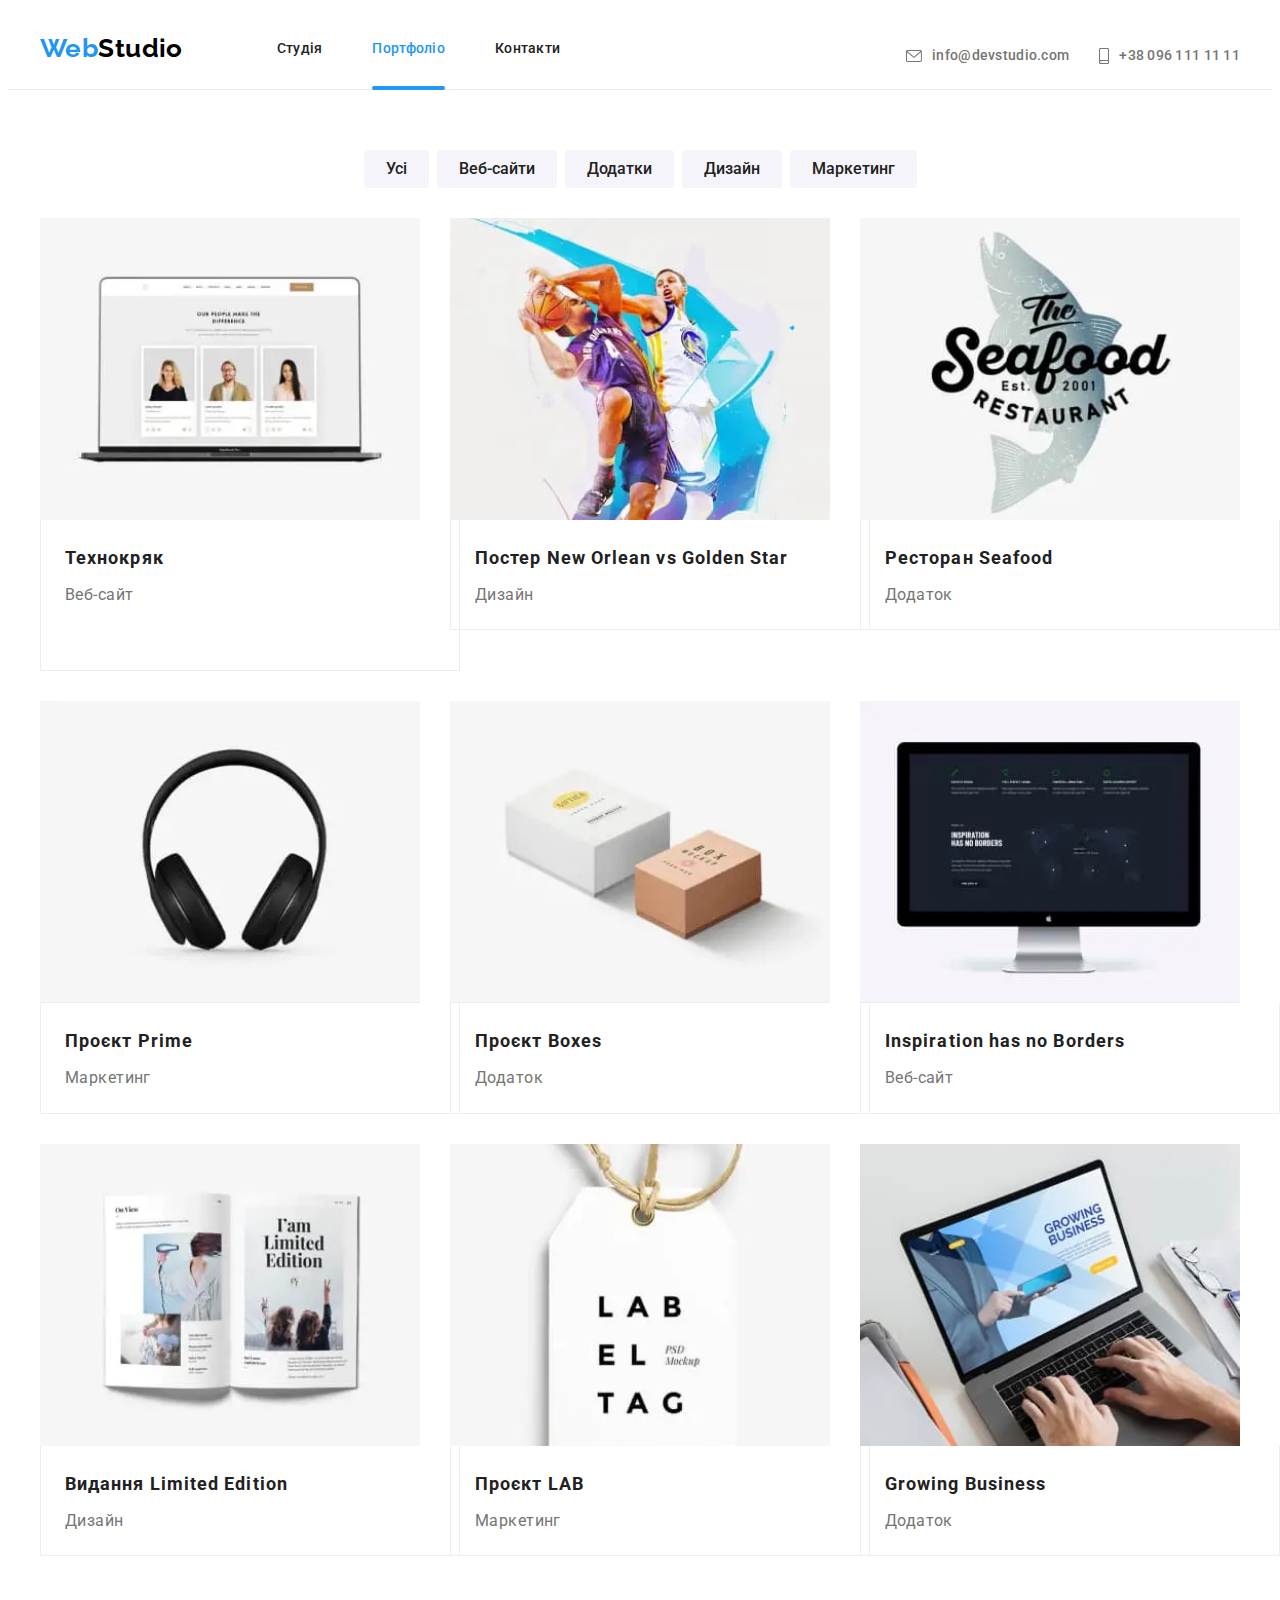
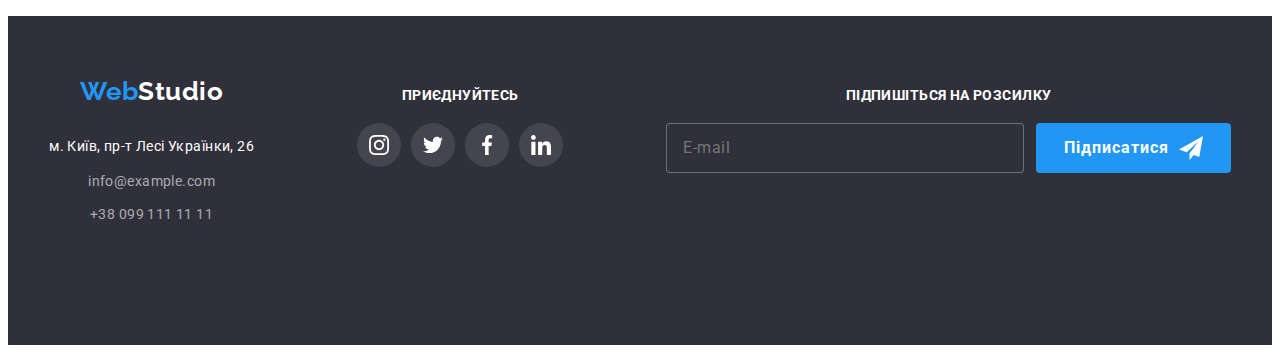
==== commit e4a76c63: "pc" ====
--- a/portfolio.html
+++ b/portfolio.html
@@ -228,7 +228,7 @@
                 </p>
               </div>
 
-              <div class="project__description">
+              <div class="project__description project__description-large">
                 <h2>Технокряк</h2>
                 <p>Веб-сайт</p>
               </div>
--- a/css/main.min.css
+++ b/css/main.min.css
@@ -1 +1 @@
-:root{--hover-color: #2196f3;--h2-h3-color: #212121;--text-color: #757575;--icon-logo-color: #afb1b8;--bg-color-black: #2f303a;--logo-color-black: #000000;--white-color: #ffffff;--background-button-color: #f5f4fa;--adress-a-color: rgba(255, 255, 255, 0.6)}.container{padding-left:15px;padding-right:15px;margin-left:auto;margin-right:auto}@media screen and (min-width: 480px){.container{width:480px}}@media screen and (min-width: 768px){.container{width:720px}}@media screen and (min-width: 1200px){.container{width:1200px}}body{font-family:"Roboto",sans-serif;letter-spacing:.03em;font-size:14px;color:var(--text-color)}.visually-hidden{position:absolute;white-space:nowrap;width:1px;height:1px;overflow:hidden;border:0;padding:0;clip:rect(0 0 0 0);-webkit-clip-path:inset(100%);clip-path:inset(100%);margin:-1px}h1,h2,h3,p{margin-top:0;margin-bottom:0}ul,ol{margin-top:0;margin-bottom:0;padding-left:0}img{display:block}.list{list-style:none}.link{text-decoration:none}.navigation__item{font-weight:500;font-size:14px;line-height:1.14;letter-spacing:.02em;color:var(--h2-h3-color);text-decoration:none;-webkit-transition:color 250ms cubic-bezier(0.4, 0, 0.2, 1);transition:color 250ms cubic-bezier(0.4, 0, 0.2, 1)}.navigation__item-active{font-weight:500;font-size:14px;line-height:1.14;letter-spacing:.02em;color:var(--hover-color);text-decoration:none}.navigation__item-active::after{content:"";position:absolute;width:100%;height:4px;border-radius:2px;background-color:#2196f3;top:46px;left:0px}.hover a:hover,.hover a:focus{color:var(--hover-color);fill:currentColor}.icon-envelope{margin-right:10px;fill:currentColor}.icon-envelope:hover,.icon-envelope:focus{color:var(--hover-color);fill:currentColor}.icon-smartphone{margin-right:10px;fill:currentColor}.icon-smartphone:hover,.icon-smartphone:focus{color:var(--hover-color);fill:currentColor}@media screen and (min-width: 480px){.navigation__list{display:none}}@media screen and (min-width: 768px){.navigation__list{display:-webkit-box;display:-ms-flexbox;display:flex;-webkit-box-align:center;-ms-flex-align:center;align-items:center}}@media screen and (min-width: 1200px){.navigation__list{display:-webkit-box;display:-ms-flexbox;display:flex;-webkit-box-align:center;-ms-flex-align:center;align-items:center}}@media screen and (min-width: 480px){.header{position:relative;padding-top:16px;padding-bottom:16px;border-bottom:1px solid #ececec}}@media screen and (min-width: 768px){.header{position:relative;padding-top:26px;padding-bottom:26px;border-bottom:1px solid #ececec}}@media screen and (min-width: 1200px){.header{position:relative;padding-top:25px;padding-bottom:25px;border-bottom:1px solid #ececec}}@media screen and (min-width: 480px){.header-container{display:-webkit-box;display:-ms-flexbox;display:flex;-webkit-box-pack:justify;-ms-flex-pack:justify;justify-content:space-between;-webkit-box-align:end;-ms-flex-align:end;align-items:flex-end}}@media screen and (min-width: 768px){.header-container{display:-webkit-box;display:-ms-flexbox;display:flex;-webkit-box-pack:justify;-ms-flex-pack:justify;justify-content:space-between}}@media screen and (min-width: 480px){.mobile-menu-btn{border:none;background-color:rgba(0,0,0,0);padding:0;line-height:0;padding-right:10px;cursor:pointer}}@media screen and (min-width: 768px){.mobile-menu-btn{display:none}}@media screen and (min-width: 480px){.mobile-menu{position:absolute;top:0;left:0;width:100%;height:100vh;overflow:auto;background-color:var(--white-color);opacity:0;visibility:hidden;pointer-events:none;-webkit-transition:opacity 250ms cubic-bezier(0.4, 0, 0.2, 1),visibility 250ms cubic-bezier(0.4, 0, 0.2, 1);transition:opacity 250ms cubic-bezier(0.4, 0, 0.2, 1),visibility 250ms cubic-bezier(0.4, 0, 0.2, 1)}}@media screen and (min-width: 480px){.mobile-menu.is-open{opacity:1;visibility:visible;pointer-events:auto}}@media screen and (min-width: 480px){.mobile-menu__close-btn{position:absolute;top:21px;right:25px;background-color:rgba(0,0,0,0);border:none;padding:0;line-height:0;cursor:pointer;-webkit-transition:fill 250ms cubic-bezier(0.4, 0, 0.2, 1);transition:fill 250ms cubic-bezier(0.4, 0, 0.2, 1)}.mobile-menu__close-btn:focus,.mobile-menu__close-btn:hover{fill:var(--hover-color)}}@media screen and (min-width: 480px){.mobile-menu__container{position:relative;padding-top:48px;padding-bottom:48px;height:100vh}}@media screen and (min-width: 768px){.mobile-menu__container{display:none}}@media screen and (min-width: 480px){.mobile-menu__page__indent li:nth-child(-n+2){margin-bottom:36px}}@media screen and (min-width: 480px){.mobile-menu__page__indent li:nth-child(3){margin-bottom:302px}}@media screen and (min-width: 480px){.mobile-menu__page__link{font-family:"Roboto",sans-serif;font-weight:500;font-size:40px;line-height:47px;letter-spacing:.02em;color:var(--h2-h3-color);-webkit-transition:color 250ms cubic-bezier(0.4, 0, 0.2, 1);transition:color 250ms cubic-bezier(0.4, 0, 0.2, 1)}.mobile-menu__page__link:hover,.mobile-menu__page__link:focus{color:var(--hover-color);outline:none}}@media screen and (min-width: 480px){.mobile-menu__contact__indent li:nth-child(1){margin-bottom:32px}}@media screen and (min-width: 480px){.mobile-menu__contact__indent li:nth-child(2){margin-bottom:64px}}@media screen and (min-width: 480px){.mobile-menu__contact__number{font-family:"Roboto",sans-serif;font-weight:500;font-size:34px;line-height:40px;letter-spacing:.02em;color:var(--hover-color)}}@media screen and (min-width: 480px){.mobile-menu__contact__mail{font-family:"Roboto",sans-serif;font-weight:500;font-size:24px;line-height:28px;letter-spacing:.02em;color:var(--text-color)}}@media screen and (min-width: 480px){.mobile-menu__social-btn{display:-webkit-box;display:-ms-flexbox;display:flex;padding-bottom:48px}}@media screen and (min-width: 480px){.mobile-menu__social-btn__border{border-right:1px solid rgba(33,33,33,.2);padding-right:10px}.mobile-menu__social-btn__border:not(:first-child){padding-left:10px}.mobile-menu__social-btn__border:last-child{border:none;padding-right:0}}@media screen and (min-width: 480px){.mobile-menu__social-btn__link{font-family:"Roboto",sans-serif;font-weight:500;font-size:18px;line-height:22px;letter-spacing:.02em;color:var(--hover-color)}}@media screen and (min-width: 768px){.navigation__menu{margin-right:50px;position:relative}}@media screen and (min-width: 1200px){.navigation__menu:not(:last-child){margin-right:50px}}@media screen and (min-width: 768px){.navigation__contact-wrap{-webkit-box-orient:vertical;-webkit-box-direction:normal;-ms-flex-direction:column;flex-direction:column;-webkit-box-align:start;-ms-flex-align:start;align-items:flex-start}}@media screen and (min-width: 1200px){.navigation__contact-wrap{display:-webkit-box;display:-ms-flexbox;display:flex;-webkit-box-orient:horizontal;-webkit-box-direction:normal;-ms-flex-direction:row;flex-direction:row}}@media screen and (min-width: 768px){.navigation__mail{display:-webkit-box;display:-ms-flexbox;display:flex;font-weight:500;font-size:12px;line-height:.85;letter-spacing:.02em;color:var(--text-color);text-decoration:none;-webkit-box-align:center;-ms-flex-align:center;align-items:center;-webkit-box-pack:center;-ms-flex-pack:center;justify-content:center;-webkit-transition:colorcubic-bezier(0.4, 0, 0.2, 1);transition:colorcubic-bezier(0.4, 0, 0.2, 1);margin-bottom:10px}}@media screen and (min-width: 1200px){.navigation__mail{display:-webkit-box;display:-ms-flexbox;display:flex;font-weight:500;font-size:14px;line-height:1.14;letter-spacing:.02em;color:var(--text-color);text-decoration:none;-webkit-box-align:center;-ms-flex-align:center;align-items:center;-webkit-box-pack:center;-ms-flex-pack:center;justify-content:center;margin-right:30px;margin-bottom:0px;margin-top:auto;-webkit-transition:color 250ms cubic-bezier(0.4, 0, 0.2, 1);transition:color 250ms cubic-bezier(0.4, 0, 0.2, 1)}}@media screen and (min-width: 1200px){.navigation__telephone{display:-webkit-box;display:-ms-flexbox;display:flex;font-weight:500;font-size:12px;line-height:.85;letter-spacing:.02em;color:var(--text-color);text-decoration:none;-webkit-box-align:center;-ms-flex-align:center;align-items:center;-webkit-box-pack:center;-ms-flex-pack:center;justify-content:center;-webkit-transition:colorcubic-bezier(0.4, 0, 0.2, 1);transition:colorcubic-bezier(0.4, 0, 0.2, 1)}}@media screen and (min-width: 1200px){.navigation__telephone{display:-webkit-box;display:-ms-flexbox;display:flex;font-weight:500;font-size:14px;line-height:1.14;letter-spacing:.02em;color:var(--text-color);text-decoration:none;-webkit-box-align:center;-ms-flex-align:center;align-items:center;-webkit-box-pack:center;-ms-flex-pack:center;justify-content:center;-webkit-transition:color 250ms cubic-bezier(0.4, 0, 0.2, 1);transition:color 250ms cubic-bezier(0.4, 0, 0.2, 1)}}@media screen and (min-width: 1200px){.navigation__contact{display:-webkit-box;display:-ms-flexbox;display:flex;-webkit-box-align:center;-ms-flex-align:center;align-items:center}}@media screen and (min-width: 480px){.logo__header{margin-right:88px}}@media screen and (min-width: 1200px){.logo__header{margin-right:94px}}@media screen and (min-width: 480px){.logo__text-dark{font-family:"Raleway",sans-serif;font-style:normal;font-weight:700;font-size:24px;line-height:.85;color:var(--logo-color-black)}}@media screen and (min-width: 1200px){.logo__text-dark{font-size:26px;line-height:1.19}}@media screen and (min-width: 480px){.logo__text-blue{font-family:"Raleway",sans-serif;font-style:normal;font-weight:700;font-size:24px;line-height:.85;color:var(--hover-color)}}@media screen and (min-width: 1200px){.logo__text-blue{font-size:26px;line-height:1.19}}.banner{width:1600px;margin:auto;background:var(--bg-color-black);background-image:radial-gradient(rgba(47, 48, 58, 0.4), rgba(47, 48, 58, 0.4)),url(../images/hero.jpg);background-repeat:no-repeat;background-position:center;background-size:cover;padding:200px 0}@media screen and (min-width: 480px){.banner{width:480px;height:400px;padding-top:118px;padding-bottom:198px;padding-right:60px;margin:0}}@media screen and (min-width: 768px){.banner{width:768px}}@media screen and (min-width: 1200px){.banner{width:1600px}}@media(min-device-pixel-ratio: 2),(-webkit-min-device-pixel-ratio: 2),(min-resolution: 192dpi),(min-resolution: 2dppx){.banner{background-image:url(../images/hero-2x.jpg)}}.banner h1{width:696px;margin-left:auto;margin-right:auto;font-weight:900;font-size:44px;line-height:1.36;text-align:center;letter-spacing:.06em;text-transform:uppercase;color:var(--white-color)}@media screen and (min-width: 480px){.banner h1{width:360px;font-size:26px}}@media screen and (min-width: 768px){.banner h1{width:768px}}.banner button{font-weight:700;font-size:16px;line-height:1.87;display:-webkit-box;display:-ms-flexbox;display:flex;-webkit-box-align:center;-ms-flex-align:center;align-items:center;text-align:center;letter-spacing:.06em;color:var(--white-color);padding:10px 32px 10px 32px;margin-top:40px;margin-left:auto;margin-right:auto;background:var(--hover-color);-webkit-box-shadow:0px 4px 4px rgba(0,0,0,.15);box-shadow:0px 4px 4px rgba(0,0,0,.15);border-radius:4px;border:none;cursor:pointer;-webkit-transition:background-color 250ms cubic-bezier(0.4, 0, 0.2, 1);transition:background-color 250ms cubic-bezier(0.4, 0, 0.2, 1)}.banner button:hover,.banner button:focus{background-color:#188ce8}@media screen and (min-width: 480px){.banner button{padding:10px 24px 10px 24px}}.benefits__content{padding:94px 0}@media screen and (min-width: 480px){.benefits__content{padding:60px 0}}.benefits__content h3{font-weight:700;font-size:14px;line-height:1.14;text-transform:uppercase;color:var(--h2-h3-color);margin-bottom:10px}@media screen and (min-width: 480px){.benefits__content h3{text-align:center}}.benefits__content p{font-size:14px;font-weight:400;line-height:1.71;letter-spacing:.03em;color:var(--text-color);word-wrap:break-word}@media screen and (min-width: 480px){.benefits__content p{padding-bottom:30px}}.benefits__wrapper{display:-webkit-box;display:-ms-flexbox;display:flex;gap:30px}.benefits__wrapper:not(:last-child){padding-right:30px}@media screen and (min-width: 480px){.benefits__wrapper{display:block;gap:30px}}.benefit__content-indent{-ms-flex-preferred-size:calc((100% - 90px)/4);flex-basis:calc((100% - 90px)/4)}.benefit__icon-border{background-color:#f5f4fa;padding:25px 100px}.benefit__icon-border:not(:last-child){margin-bottom:30px}@media screen and (min-width: 480px){.benefit__icon-border{text-align:center}}.experience__content{padding-top:0px;padding-bottom:94px}.experience__content h2{font-weight:700;font-size:36px;line-height:1.16;text-align:center;color:var(--h2-h3-color);margin-bottom:50px}@media screen and (min-width: 480px){.experience__content{display:none}}.experience__content__img{display:-webkit-box;display:-ms-flexbox;display:flex;gap:30px}.experience__wrapper{position:relative}.experience__description{position:absolute;display:-webkit-box;display:-ms-flexbox;display:flex;-webkit-box-align:center;-ms-flex-align:center;align-items:center;-webkit-box-pack:center;-ms-flex-pack:center;justify-content:center;bottom:0px;width:370px;height:70px;background-color:rgba(47,48,58,.8)}.experience__description h3{font-family:"Roboto",sans-serif;font-weight:700;font-size:14px;line-height:16.41px;color:#fff;text-transform:uppercase}.our-command__content{background-color:#f5f4fa;padding:94px 0}@media screen and (min-width: 480px){.our-command__content{padding:60px 0}}.our-command__content h2{font-weight:700;font-size:36px;line-height:1.16;text-align:center;color:var(--h2-h3-color);margin-bottom:50px}@media screen and (min-width: 480px){.our-command__content h2{font-size:36px;margin-bottom:30px}}.our-command__content h3{font-family:"Roboto",sans-serif;font-weight:500;font-size:16px;line-height:1.18;text-align:center;color:var(--h2-h3-color);margin-bottom:10px}.our-command__content p{font-family:"Roboto",sans-serif;font-size:16px;line-height:1.18;letter-spacing:.03em;text-align:center;color:var(--text-color)}.our-command__indent{display:-webkit-box;display:-ms-flexbox;display:flex;gap:30px}@media screen and (min-width: 480px){.our-command__indent{display:-webkit-box;display:-ms-flexbox;display:flex;-webkit-box-orient:vertical;-webkit-box-direction:normal;-ms-flex-direction:column;flex-direction:column}}.our-command__card{background-color:#fff;border-bottom-left-radius:4px;border-bottom-right-radius:4px;-webkit-box-shadow:0px 2px 1px rgba(0,0,0,.2),0px 1px 1px rgba(0,0,0,.14),0px 1px 3px rgba(0,0,0,.12);box-shadow:0px 2px 1px rgba(0,0,0,.2),0px 1px 1px rgba(0,0,0,.14),0px 1px 3px rgba(0,0,0,.12)}@media screen and (min-width: 480px){.our-command__card img{width:100%}}.our-command__card-indent{padding:30px 32px}@media screen and (min-width: 480px){.our-command__card-indent{display:inline-block;-webkit-box-align:center;-ms-flex-align:center;align-items:center;padding-top:30px;padding-bottom:24px;padding-left:122px;padding-right:122px}}.our-command__icon-wrapper{display:-webkit-box;display:-ms-flexbox;display:flex;-webkit-box-pack:justify;-ms-flex-pack:justify;justify-content:space-between;margin-top:16px}.our-command__icon-link{display:-webkit-box;display:-ms-flexbox;display:flex;-webkit-box-align:center;-ms-flex-align:center;align-items:center;-webkit-box-pack:center;-ms-flex-pack:center;justify-content:center;width:44px;height:44px;border-radius:50%;-webkit-transition:background-color 250ms cubic-bezier(0.4, 0, 0.2, 1);transition:background-color 250ms cubic-bezier(0.4, 0, 0.2, 1)}.our-command__icon-link:hover,.our-command__icon-link:focus{background-color:var(--hover-color)}.our-command__icon-link:hover .our-command__icon,.our-command__icon-link:focus .our-command__icon{fill:#fff}.our-command__icon{fill:var(--icon-logo-color);-webkit-transition:fill 250ms cubic-bezier(0.4, 0, 0.2, 1);transition:fill 250ms cubic-bezier(0.4, 0, 0.2, 1)}.our-client__content{padding:94px 0}@media screen and (max-width: 767px){.our-client__content{padding:60px 0}}.our-client__content h2{font-weight:700;font-size:36px;line-height:1.16;text-align:center;color:var(--h2-h3-color);margin-bottom:50px}@media screen and (max-width: 767px){.our-client__content h2{font-size:28px;margin-bottom:30px}}.our-client__logo-wrapper{display:-webkit-box;display:-ms-flexbox;display:flex;gap:30px}@media screen and (min-width: 480px){.our-client__logo-wrapper{-ms-flex-wrap:wrap;flex-wrap:wrap}}.client-logo__icon{fill:var(--icon-logo-color);-webkit-transition:fill 250ms cubic-bezier(0.4, 0, 0.2, 1);transition:fill 250ms cubic-bezier(0.4, 0, 0.2, 1)}@media screen and (min-width: 480px){.client-logo__indent{-webkit-box-sizing:border-box;box-sizing:border-box;width:450px;-ms-flex-preferred-size:calc((100% - 30px)/2);flex-basis:calc((100% - 30px)/2)}}.client-logo__link{display:-webkit-box;display:-ms-flexbox;display:flex;border:1px solid var(--icon-logo-color);border-radius:4px;padding:16px 32px;-webkit-box-align:center;-ms-flex-align:center;align-items:center;-webkit-box-pack:center;-ms-flex-pack:center;justify-content:center;-webkit-transition:border-color 250ms cubic-bezier(0.4, 0, 0.2, 1);transition:border-color 250ms cubic-bezier(0.4, 0, 0.2, 1)}@media screen and (min-width: 480px){.client-logo__link{-webkit-box-sizing:border-box;box-sizing:border-box;padding:16px auto}}.client-logo__link:hover,.client-logo__link:focus{border-color:var(--hover-color)}.client-logo__link:hover .client-logo__icon,.client-logo__link:focus .client-logo__icon{fill:var(--hover-color)}.modal__close-btn{position:absolute;top:8px;right:8px;display:-webkit-box;display:-ms-flexbox;display:flex;-webkit-box-pack:center;-ms-flex-pack:center;justify-content:center;-webkit-box-align:center;-ms-flex-align:center;align-items:center;width:30px;height:30px;border-radius:50%;border:1px solid rgba(0,0,0,.1);background-color:rgba(0,0,0,0);padding:0px;cursor:pointer;-webkit-transition:fill 250ms cubic-bezier(0.4, 0, 0.2, 1);transition:fill 250ms cubic-bezier(0.4, 0, 0.2, 1)}.modal__close-btn:focus,.modal__close-btn:hover{fill:var(--hover-color)}.modal{position:absolute;top:50%;left:50%;width:528px;height:581px;border-radius:4px;background-color:#fff;-webkit-transform:translate(-50%, -50%);transform:translate(-50%, -50%);opacity:1;-webkit-box-shadow:0px 1px 3px rgba(0,0,0,.12),0px 1px 1px rgba(0,0,0,.14),0px 2px 1px rgba(0,0,0,.2);box-shadow:0px 1px 3px rgba(0,0,0,.12),0px 1px 1px rgba(0,0,0,.14),0px 2px 1px rgba(0,0,0,.2);-webkit-transition:1250ms cubic-bezier(0.4, 0, 0.2, 1),-webkit-transform 1250ms cubic-bezier(0.4, 0, 0.2, 1);transition:1250ms cubic-bezier(0.4, 0, 0.2, 1),-webkit-transform 1250ms cubic-bezier(0.4, 0, 0.2, 1);transition:transform 1250ms cubic-bezier(0.4, 0, 0.2, 1),1250ms cubic-bezier(0.4, 0, 0.2, 1);transition:transform 1250ms cubic-bezier(0.4, 0, 0.2, 1),1250ms cubic-bezier(0.4, 0, 0.2, 1),-webkit-transform 1250ms cubic-bezier(0.4, 0, 0.2, 1);padding:40px}.modal__header{display:block;font-family:"Roboto",sans-serif;font-weight:700;font-size:20px;line-height:23px;color:#212121;text-align:center;margin-bottom:12px}.modal-form__field{display:block;margin-bottom:10px}.modal-form__field:not(:last-child){margin-bottom:10px}.modal-form__field:nth-child(4){margin-bottom:20px}.modal-form__input{width:100%;height:40px;border-radius:4px;border:1px solid rgba(33,33,33,.2);margin-top:4px;padding-left:42px;cursor:pointer;-webkit-transition:border-color 250ms cubic-bezier(0.4, 0, 0.2, 1);transition:border-color 250ms cubic-bezier(0.4, 0, 0.2, 1)}.modal-form__input:focus{border-color:var(--hover-color);outline:none}.modal-form__input:focus+.modal-form__icon{fill:var(--hover-color);outline:none}.modal-form__icon{position:absolute;display:block;top:50%;left:12px;-webkit-transform:translateY(-50%);transform:translateY(-50%);fill:#212121;-webkit-transition:fill 250ms cubic-bezier(0.4, 0, 0.2, 1);transition:fill 250ms cubic-bezier(0.4, 0, 0.2, 1)}.modal-form__message{width:100%;height:120px;border-radius:4px;border:1px solid rgba(33,33,33,.2);margin-top:4px;padding:12px 16px;resize:none;-webkit-transition:border-color 250ms cubic-bezier(0.4, 0, 0.2, 1);transition:border-color 250ms cubic-bezier(0.4, 0, 0.2, 1);display:block}.modal-form__message:focus{border-color:var(--hover-color);outline:none}.modal-form__message::-webkit-input-placeholder{color:rgba(117,117,117,.5);font-family:"Roboto",sans-serif;font-weight:400;font-size:12px;line-height:14px}.modal-form__message::-moz-placeholder{color:rgba(117,117,117,.5);font-family:"Roboto",sans-serif;font-weight:400;font-size:12px;line-height:14px}.modal-form__message:-ms-input-placeholder{color:rgba(117,117,117,.5);font-family:"Roboto",sans-serif;font-weight:400;font-size:12px;line-height:14px}.modal-form__message::-ms-input-placeholder{color:rgba(117,117,117,.5);font-family:"Roboto",sans-serif;font-weight:400;font-size:12px;line-height:14px}.modal-form__message::placeholder{color:rgba(117,117,117,.5);font-family:"Roboto",sans-serif;font-weight:400;font-size:12px;line-height:14px}.modal-form__title-comment,.modal-form__title-name,.modal-form__title-phone,.modal-form__title-email{color:var(--text-color);font-family:"Roboto",sans-serif;font-weight:400;font-size:12px;line-height:14px;letter-spacing:.01em;display:block}.modal-form__input-wrapper{position:relative;display:block}.checkbox-icon-border{display:-webkit-box;display:-ms-flexbox;display:flex;-webkit-box-align:center;-ms-flex-align:center;align-items:center;justify-items:center;left:0px;bottom:0px;cursor:pointer;margin-right:10px;border:1px solid #212121;border-radius:2px;background-color:#fff}.checkbox-icon{visibility:hidden}.modal-form__checkbox:checked+.modal-form__checkbox-label .checkbox-icon{visibility:visible;background-color:var(--hover-color);border:none}.modal-form__checkbox:checked+.modal-form__checkbox-label .checkbox-icon-border{border-color:#2196f3}.modal-form__checkbox:focus+.modal-form__checkbox-label .checkbox-icon-border{outline:1px solid var(--hover-color)}.modal-form__checkbox-label{display:-webkit-box;display:-ms-flexbox;display:flex;-webkit-box-align:center;-ms-flex-align:center;align-items:center;-webkit-box-pack:center;-ms-flex-pack:center;justify-content:center;font-family:"Roboto",sans-serif;font-weight:400;font-size:14px;line-height:24px;letter-spacing:.03em;color:var(--text-color)}.modal-form__checkbox-label a{color:var(--hover-color)}.modal-form__submit-btn{display:block;margin-top:30px;margin-left:auto;margin-right:auto;background-color:#188ce8;padding:10px 52px;border-radius:4px;border:none;color:#fff;font-family:"Roboto",sans-serif;font-weight:700;font-size:16px;line-height:30px;letter-spacing:.06em;text-align:center;cursor:pointer;-webkit-transition:-webkit-box-shadow 250ms cubic-bezier(0.4, 0, 0.2, 1);transition:-webkit-box-shadow 250ms cubic-bezier(0.4, 0, 0.2, 1);transition:box-shadow 250ms cubic-bezier(0.4, 0, 0.2, 1);transition:box-shadow 250ms cubic-bezier(0.4, 0, 0.2, 1), -webkit-box-shadow 250ms cubic-bezier(0.4, 0, 0.2, 1)}.modal-form__submit-btn:focus,.modal-form__submit-btn:hover{-webkit-box-shadow:0px 4px 4px rgba(0,0,0,.15);box-shadow:0px 4px 4px rgba(0,0,0,.15);outline:none}.backdrop{position:fixed;top:0px;left:0px;width:100%;height:100%;background-color:rgba(0,0,0,.2);-webkit-transition:opacity 250ms cubic-bezier(0.4, 0, 0.2, 1),visibility 250ms cubic-bezier(0.4, 0, 0.2, 1);transition:opacity 250ms cubic-bezier(0.4, 0, 0.2, 1),visibility 250ms cubic-bezier(0.4, 0, 0.2, 1)}.backdrop.is-hidden{visibility:hidden;pointer-events:none}.backdrop.is-hidden .modal{-webkit-transform:translate(0%, -100%) scale(0.01);transform:translate(0%, -100%) scale(0.01);border-radius:50%}.btn-filter{display:-webkit-box;display:-ms-flexbox;display:flex;gap:8px;margin-bottom:50px;-webkit-box-pack:center;-ms-flex-pack:center;justify-content:center}@media screen and (min-width: 480px){.btn-filter{width:350px;-webkit-box-pack:start;-ms-flex-pack:start;justify-content:flex-start;-ms-flex-wrap:wrap;flex-wrap:wrap;margin-bottom:40px}}.portfolio{padding:94px 0}@media screen and (min-width: 480px){.portfolio{padding:60px 0}}.portfolio button{font-family:"Roboto",sans-serif;white-space:nowrap;font-weight:500;font-size:16px;line-height:1.62;color:var(--h2-h3-color);background:var(--background-button-color);border-radius:4px;padding:6px 25px;border:none;cursor:pointer;-webkit-transition:background-color 250ms cubic-bezier(0.4, 0, 0.2, 1),color 250ms cubic-bezier(0.4, 0, 0.2, 1),-webkit-box-shadow 250ms cubic-bezier(0.4, 0, 0.2, 1);transition:background-color 250ms cubic-bezier(0.4, 0, 0.2, 1),color 250ms cubic-bezier(0.4, 0, 0.2, 1),-webkit-box-shadow 250ms cubic-bezier(0.4, 0, 0.2, 1);transition:background-color 250ms cubic-bezier(0.4, 0, 0.2, 1),color 250ms cubic-bezier(0.4, 0, 0.2, 1),box-shadow 250ms cubic-bezier(0.4, 0, 0.2, 1);transition:background-color 250ms cubic-bezier(0.4, 0, 0.2, 1),color 250ms cubic-bezier(0.4, 0, 0.2, 1),box-shadow 250ms cubic-bezier(0.4, 0, 0.2, 1),-webkit-box-shadow 250ms cubic-bezier(0.4, 0, 0.2, 1)}.portfolio button:hover,.portfolio button:focus{background:var(--hover-color);-webkit-box-shadow:0px 3px 1px rgba(0,0,0,.1),0px 1px 2px rgba(0,0,0,.08),0px 2px 2px rgba(0,0,0,.12);box-shadow:0px 3px 1px rgba(0,0,0,.1),0px 1px 2px rgba(0,0,0,.08),0px 2px 2px rgba(0,0,0,.12);color:var(--white-color);outline:none}@media screen and (min-width: 480px){.portfolio button{-ms-flex-preferred-size:calc((100% - 16px)/3);flex-basis:calc((100% - 16px)/3)}}.project__wrapper{display:-webkit-box;display:-ms-flexbox;display:flex;-ms-flex-wrap:wrap;flex-wrap:wrap;gap:30px}.project__wrapper:not(:last-child){margin-bottom:30px;margin-right:30px}.project__card-animation{overflow:hidden;position:relative}.project__description{padding:20px 24px 20px 24px;border:1px solid #eee;border-top:0;font-weight:400;font-size:16px;line-height:1.85;color:var(--text-color)}.project__description h2{font-weight:700;font-size:18px;line-height:2;letter-spacing:.06em;color:var(--h2-h3-color);margin-bottom:4px}.project__card-overlay{position:absolute;display:-webkit-box;display:-ms-flexbox;display:flex;justify-items:center;-webkit-box-align:center;-ms-flex-align:center;align-items:center;height:100%;bottom:0px;padding:63px 24px;background-color:rgba(33,150,243,.9);color:#fff;font-family:"Roboto",sans-serif;font-size:18px;font-weight:400;line-height:28px;letter-spacing:.03em;-webkit-transform:translateY(100%);transform:translateY(100%);-webkit-transition:550ms cubic-bezier(0.4, 0, 0.2, 1),-webkit-transform 250ms cubic-bezier(0.4, 0, 0.2, 1);transition:550ms cubic-bezier(0.4, 0, 0.2, 1),-webkit-transform 250ms cubic-bezier(0.4, 0, 0.2, 1);transition:transform 250ms cubic-bezier(0.4, 0, 0.2, 1),550ms cubic-bezier(0.4, 0, 0.2, 1);transition:transform 250ms cubic-bezier(0.4, 0, 0.2, 1),550ms cubic-bezier(0.4, 0, 0.2, 1),-webkit-transform 250ms cubic-bezier(0.4, 0, 0.2, 1)}.project__cards{-webkit-box-sizing:border-box;box-sizing:border-box;width:370px;-ms-flex-preferred-size:calc((100% - 60px)/3);flex-basis:calc((100% - 60px)/3);position:relative;-webkit-transition:-webkit-box-shadow 250ms cubic-bezier(0.4, 0, 0.2, 1);transition:-webkit-box-shadow 250ms cubic-bezier(0.4, 0, 0.2, 1);transition:box-shadow 250ms cubic-bezier(0.4, 0, 0.2, 1);transition:box-shadow 250ms cubic-bezier(0.4, 0, 0.2, 1), -webkit-box-shadow 250ms cubic-bezier(0.4, 0, 0.2, 1)}@media screen and (min-width: 480px){.project__cards{width:450px}}.project__cards:hover,.project__cards:focus{-webkit-box-shadow:1px 4px 6px rgba(0,0,0,.16),0px 4px 4px rgba(0,0,0,.06),0px 1px 1px rgba(0,0,0,.12);box-shadow:1px 4px 6px rgba(0,0,0,.16),0px 4px 4px rgba(0,0,0,.06),0px 1px 1px rgba(0,0,0,.12)}.project__cards:hover .project__card-overlay,.project__cards:focus .project__card-overlay{-webkit-transform:translateY(0%);transform:translateY(0%)}footer{background:var(--bg-color-black);padding-top:60px;padding-bottom:60px}footer a{text-decoration:none}.footer__wrapper{display:-webkit-box;display:-ms-flexbox;display:flex;-webkit-box-align:baseline;-ms-flex-align:baseline;align-items:baseline}@media screen and (min-width: 480px){.footer__wrapper{-ms-flex-wrap:wrap;flex-wrap:wrap}}@media screen and (min-width: 480px){.footer__wrapper-adress{margin-left:auto;margin-right:auto;margin-bottom:60px;text-align:center}}address p{font-family:"Roboto",sans-serif;font-size:14px;font-style:normal;font-weight:400;line-height:1.71;color:var(--white-color);margin-bottom:9px}@media screen and (min-width: 480px){address p{margin-bottom:8px}}address a{font-family:"Roboto",sans-serif;font-size:14px;font-style:normal;font-weight:400;line-height:1.5;color:rgba(255,255,255,.6)}address li:not(:last-child){margin-bottom:9px}@media screen and (min-width: 480px){address li:not(:last-child){margin-bottom:8px}}.footer__logo-wrapper{margin-bottom:20px}@media screen and (min-width: 480px){.logo__text-white{font-family:"Raleway",sans-serif;font-weight:700;font-size:24px;line-height:1.19;color:var(--white-color)}}@media screen and (min-width: 1200px){.logo__text-white{font-size:26px}}.footer-social__content{margin-left:70px}@media screen and (min-width: 480px){.footer-social__content{text-align:center}}.footer-social__content p{font-family:"Roboto",sans-serif;font-weight:700;font-size:14px;line-height:16px;color:#fff;text-transform:uppercase;margin-bottom:20px}.footer-social__icon-indent{display:-webkit-box;display:-ms-flexbox;display:flex;gap:10px}@media screen and (min-width: 480px){.footer-social__icon-indent{margin-bottom:60px}}.footer-social__icon{fill:#fff}.footer-social__link{display:-webkit-box;display:-ms-flexbox;display:flex;width:44px;height:44px;border-radius:50%;background-color:rgba(255,255,255,.1);-webkit-box-align:center;-ms-flex-align:center;align-items:center;-webkit-box-pack:center;-ms-flex-pack:center;justify-content:center;-webkit-transition:background-color 250ms cubic-bezier(0.4, 0, 0.2, 1);transition:background-color 250ms cubic-bezier(0.4, 0, 0.2, 1)}.footer-social__link:hover,.footer-social__link:focus{background-color:var(--hover-color)}.footer-mailing__content{margin-left:auto}@media screen and (min-width: 480px){.footer-mailing__content{text-align:center}}.footer-mailing__content p{font-family:"Roboto",sans-serif;font-weight:700;font-size:14px;line-height:16px;color:#fff;text-transform:uppercase;margin-bottom:20px}.footer-mailing__form{display:-webkit-box;display:-ms-flexbox;display:flex}@media screen and (min-width: 480px){.footer-mailing__form{-ms-flex-wrap:wrap;flex-wrap:wrap}}.footer-mailing__input{width:358px;height:50px;border-radius:4px;outline:none;background-color:var(--bg-color-black);border:1px solid rgba(255,255,255,.3);-webkit-transition:border-color 250ms cubic-bezier(0.4, 0, 0.2, 1);transition:border-color 250ms cubic-bezier(0.4, 0, 0.2, 1);padding-top:15px;padding-left:16px;padding-bottom:15px;padding-right:auto;cursor:pointer;color:#fff}@media screen and (min-width: 480px){.footer-mailing__input{-webkit-box-sizing:border-box;box-sizing:border-box;width:450px;margin-bottom:20px}}.footer-mailing__input:focus{border-color:var(--hover-color);color:#fff}.footer-mailing__input::-webkit-input-placeholder{font-family:"Roboto",sans-serif;font-weight:400;font-size:16px;line-height:20px;letter-spacing:.03em;color:solid rgba(255,255,255,.6)}.footer-mailing__input::-moz-placeholder{font-family:"Roboto",sans-serif;font-weight:400;font-size:16px;line-height:20px;letter-spacing:.03em;color:solid rgba(255,255,255,.6)}.footer-mailing__input:-ms-input-placeholder{font-family:"Roboto",sans-serif;font-weight:400;font-size:16px;line-height:20px;letter-spacing:.03em;color:solid rgba(255,255,255,.6)}.footer-mailing__input::-ms-input-placeholder{font-family:"Roboto",sans-serif;font-weight:400;font-size:16px;line-height:20px;letter-spacing:.03em;color:solid rgba(255,255,255,.6)}.footer-mailing__input::placeholder{font-family:"Roboto",sans-serif;font-weight:400;font-size:16px;line-height:20px;letter-spacing:.03em;color:solid rgba(255,255,255,.6)}.footer-mailing__btn{display:-webkit-box;display:-ms-flexbox;display:flex;-webkit-box-align:center;-ms-flex-align:center;align-items:center;justify-items:center;margin-left:12px;background-color:var(--hover-color);padding:10px 28px 10px 28px;border-radius:4px;border:none;color:#fff;font-family:"Roboto",sans-serif;font-weight:700;font-size:16px;line-height:30px;letter-spacing:.06em;text-align:center;-webkit-transition:-webkit-box-shadow 250ms cubic-bezier(0.4, 0, 0.2, 1);transition:-webkit-box-shadow 250ms cubic-bezier(0.4, 0, 0.2, 1);transition:box-shadow 250ms cubic-bezier(0.4, 0, 0.2, 1);transition:box-shadow 250ms cubic-bezier(0.4, 0, 0.2, 1), -webkit-box-shadow 250ms cubic-bezier(0.4, 0, 0.2, 1)}@media screen and (min-width: 480px){.footer-mailing__btn{padding:10px 31px 10px 31px;margin-left:auto;margin-right:auto}}.footer-mailing__btn:focus,.footer-mailing__btn:hover{-webkit-box-shadow:0px 4px 4px rgba(0,0,0,.15),0px 4px 4px rgba(0,0,0,.15);box-shadow:0px 4px 4px rgba(0,0,0,.15),0px 4px 4px rgba(0,0,0,.15)}.footer-mailing__icon{margin-left:10px}/*# sourceMappingURL=main.min.css.map */+:root{--hover-color: #2196f3;--h2-h3-color: #212121;--text-color: #757575;--icon-logo-color: #afb1b8;--bg-color-black: #2f303a;--logo-color-black: #000000;--white-color: #ffffff;--background-button-color: #f5f4fa;--adress-a-color: rgba(255, 255, 255, 0.6)}.container{padding-left:15px;padding-right:15px;margin-left:auto;margin-right:auto}@media screen and (min-width: 480px){.container{width:480px}}@media screen and (min-width: 768px){.container{width:768px}}@media screen and (min-width: 1200px){.container{width:1200px}}body{font-family:"Roboto",sans-serif;letter-spacing:.03em;font-size:14px;color:var(--text-color)}.visually-hidden{position:absolute;white-space:nowrap;width:1px;height:1px;overflow:hidden;border:0;padding:0;clip:rect(0 0 0 0);-webkit-clip-path:inset(100%);clip-path:inset(100%);margin:-1px}h1,h2,h3,p{margin-top:0;margin-bottom:0}ul,ol{margin-top:0;margin-bottom:0;padding-left:0}img{display:block}.list{list-style:none}.link{text-decoration:none}.navigation__item{font-weight:500;font-size:14px;line-height:1.14;letter-spacing:.02em;color:var(--h2-h3-color);text-decoration:none;-webkit-transition:color 250ms cubic-bezier(0.4, 0, 0.2, 1);transition:color 250ms cubic-bezier(0.4, 0, 0.2, 1)}.navigation__item-active{font-weight:500;font-size:14px;line-height:1.14;letter-spacing:.02em;color:var(--hover-color);text-decoration:none}.navigation__item-active::after{content:" ";position:absolute;width:100%;height:4px;border-radius:2px;background-color:#2196f3;top:46px;left:0px}@media screen and (max-width: 1199px){.navigation__item-active::after{top:43px}}.hover a:hover,.hover a:focus{color:var(--hover-color);fill:currentColor}.icon-envelope{margin-right:10px;fill:currentColor}.icon-envelope:hover,.icon-envelope:focus{color:var(--hover-color);fill:currentColor}.icon-smartphone{margin-right:10px;fill:currentColor}.icon-smartphone:hover,.icon-smartphone:focus{color:var(--hover-color);fill:currentColor}@media screen and (min-width: 480px){.header{position:relative;padding-top:16px;padding-bottom:16px;border-bottom:1px solid #ececec}}@media screen and (min-width: 768px){.header{position:relative;padding-top:26px;padding-bottom:26px;border-bottom:1px solid #ececec}}@media screen and (min-width: 1200px){.header{position:relative;padding-top:25px;padding-bottom:25px;border-bottom:1px solid #ececec}}@media screen and (min-width: 480px){.header-container{display:-webkit-box;display:-ms-flexbox;display:flex;-webkit-box-pack:justify;-ms-flex-pack:justify;justify-content:space-between;-webkit-box-align:end;-ms-flex-align:end;align-items:flex-end}}@media screen and (min-width: 768px){.header-container{display:-webkit-box;display:-ms-flexbox;display:flex;-webkit-box-pack:justify;-ms-flex-pack:justify;justify-content:space-between}}@media screen and (min-width: 768px){.navigation{display:-webkit-box;display:-ms-flexbox;display:flex}}@media screen and (min-width: 480px){.navigation__list{display:none}}@media screen and (min-width: 768px){.navigation__list{display:-webkit-box;display:-ms-flexbox;display:flex;-webkit-box-align:center;-ms-flex-align:center;align-items:center}}@media screen and (min-width: 1200px){.navigation__list{display:-webkit-box;display:-ms-flexbox;display:flex;-webkit-box-align:center;-ms-flex-align:center;align-items:center}}@media screen and (min-width: 480px){.mobile-menu-btn{border:none;background-color:rgba(0,0,0,0);padding:0;line-height:0;padding-right:10px;cursor:pointer}}@media screen and (min-width: 768px){.mobile-menu-btn{display:none}}@media screen and (min-width: 480px){.mobile-menu{position:absolute;top:0;left:0;width:100%;height:100vh;overflow:auto;background-color:var(--white-color);opacity:0;visibility:hidden;pointer-events:none;-webkit-transition:opacity 250ms cubic-bezier(0.4, 0, 0.2, 1),visibility 250ms cubic-bezier(0.4, 0, 0.2, 1);transition:opacity 250ms cubic-bezier(0.4, 0, 0.2, 1),visibility 250ms cubic-bezier(0.4, 0, 0.2, 1)}}@media screen and (min-width: 480px){.mobile-menu.is-open{opacity:1;visibility:visible;pointer-events:auto}}@media screen and (min-width: 480px){.mobile-menu__close-btn{position:absolute;top:21px;right:25px;background-color:rgba(0,0,0,0);border:none;padding:0;line-height:0;cursor:pointer;-webkit-transition:fill 250ms cubic-bezier(0.4, 0, 0.2, 1);transition:fill 250ms cubic-bezier(0.4, 0, 0.2, 1)}.mobile-menu__close-btn:focus,.mobile-menu__close-btn:hover{fill:var(--hover-color)}}@media screen and (min-width: 480px){.mobile-menu__container{position:relative;padding-top:48px;padding-bottom:48px;height:100vh}}@media screen and (min-width: 768px){.mobile-menu__container{display:none}}@media screen and (min-width: 480px){.mobile-menu__page__indent li:nth-child(-n+2){margin-bottom:36px}}@media screen and (min-width: 480px){.mobile-menu__page__indent li:nth-child(3){margin-bottom:302px}}@media screen and (min-width: 480px){.mobile-menu__page__link{font-family:"Roboto",sans-serif;font-weight:500;font-size:40px;line-height:47px;letter-spacing:.02em;color:var(--h2-h3-color);-webkit-transition:color 250ms cubic-bezier(0.4, 0, 0.2, 1);transition:color 250ms cubic-bezier(0.4, 0, 0.2, 1)}.mobile-menu__page__link:hover,.mobile-menu__page__link:focus{color:var(--hover-color);outline:none}}@media screen and (min-width: 480px){.mobile-menu__contact__indent li:nth-child(1){margin-bottom:32px}}@media screen and (min-width: 480px){.mobile-menu__contact__indent li:nth-child(2){margin-bottom:64px}}@media screen and (min-width: 480px){.mobile-menu__contact__number{font-family:"Roboto",sans-serif;font-weight:500;font-size:34px;line-height:40px;letter-spacing:.02em;color:var(--hover-color)}}@media screen and (min-width: 480px){.mobile-menu__contact__mail{font-family:"Roboto",sans-serif;font-weight:500;font-size:24px;line-height:28px;letter-spacing:.02em;color:var(--text-color)}}@media screen and (min-width: 480px){.mobile-menu__social-btn{display:-webkit-box;display:-ms-flexbox;display:flex;padding-bottom:48px}}@media screen and (min-width: 480px){.mobile-menu__social-btn__border{border-right:1px solid rgba(33,33,33,.2);padding-right:10px}.mobile-menu__social-btn__border:not(:first-child){padding-left:10px}.mobile-menu__social-btn__border:last-child{border:none;padding-right:0}}@media screen and (min-width: 480px){.mobile-menu__social-btn__link{font-family:"Roboto",sans-serif;font-weight:500;font-size:18px;line-height:22px;letter-spacing:.02em;color:var(--hover-color)}}@media screen and (min-width: 768px){.navigation__menu{margin-right:50px;position:relative}}@media screen and (min-width: 1200px){.navigation__menu:not(:last-child){margin-right:50px}}@media screen and (min-width: 768px){.navigation__contact-wrap{-webkit-box-orient:vertical;-webkit-box-direction:normal;-ms-flex-direction:column;flex-direction:column;-webkit-box-align:start;-ms-flex-align:start;align-items:flex-start}}@media screen and (min-width: 1200px){.navigation__contact-wrap{display:-webkit-box;display:-ms-flexbox;display:flex;-webkit-box-orient:horizontal;-webkit-box-direction:normal;-ms-flex-direction:row;flex-direction:row}}@media screen and (min-width: 768px){.navigation__mail{display:-webkit-box;display:-ms-flexbox;display:flex;font-weight:500;font-size:12px;line-height:.85;letter-spacing:.02em;color:var(--text-color);text-decoration:none;-webkit-box-align:center;-ms-flex-align:center;align-items:center;-webkit-box-pack:center;-ms-flex-pack:center;justify-content:center;-webkit-transition:colorcubic-bezier(0.4, 0, 0.2, 1);transition:colorcubic-bezier(0.4, 0, 0.2, 1);margin-bottom:10px}}@media screen and (min-width: 1200px){.navigation__mail{display:-webkit-box;display:-ms-flexbox;display:flex;font-weight:500;font-size:14px;line-height:1.14;letter-spacing:.02em;color:var(--text-color);text-decoration:none;-webkit-box-align:center;-ms-flex-align:center;align-items:center;-webkit-box-pack:center;-ms-flex-pack:center;justify-content:center;margin-right:30px;margin-bottom:0px;margin-top:auto;-webkit-transition:color 250ms cubic-bezier(0.4, 0, 0.2, 1);transition:color 250ms cubic-bezier(0.4, 0, 0.2, 1)}}@media screen and (min-width: 1200px){.navigation__telephone{display:-webkit-box;display:-ms-flexbox;display:flex;font-weight:500;font-size:12px;line-height:.85;letter-spacing:.02em;color:var(--text-color);text-decoration:none;-webkit-box-align:center;-ms-flex-align:center;align-items:center;-webkit-box-pack:center;-ms-flex-pack:center;justify-content:center;-webkit-transition:colorcubic-bezier(0.4, 0, 0.2, 1);transition:colorcubic-bezier(0.4, 0, 0.2, 1)}}@media screen and (min-width: 1200px){.navigation__telephone{display:-webkit-box;display:-ms-flexbox;display:flex;font-weight:500;font-size:14px;line-height:1.14;letter-spacing:.02em;color:var(--text-color);text-decoration:none;-webkit-box-align:center;-ms-flex-align:center;align-items:center;-webkit-box-pack:center;-ms-flex-pack:center;justify-content:center;-webkit-transition:color 250ms cubic-bezier(0.4, 0, 0.2, 1);transition:color 250ms cubic-bezier(0.4, 0, 0.2, 1)}}@media screen and (min-width: 1200px){.navigation__contact{display:-webkit-box;display:-ms-flexbox;display:flex;-webkit-box-align:center;-ms-flex-align:center;align-items:center}}@media screen and (min-width: 480px){.logo__header{margin-right:88px}}@media screen and (min-width: 1200px){.logo__header{margin-right:94px}}@media screen and (min-width: 480px){.logo__text-dark{font-family:"Raleway",sans-serif;font-style:normal;font-weight:700;font-size:24px;line-height:.85;color:var(--logo-color-black)}}@media screen and (min-width: 1200px){.logo__text-dark{font-size:26px;line-height:1.19}}@media screen and (min-width: 480px){.logo__text-blue{font-family:"Raleway",sans-serif;font-style:normal;font-weight:700;font-size:24px;line-height:.85;color:var(--hover-color)}}@media screen and (min-width: 1200px){.logo__text-blue{font-size:26px;line-height:1.19}}.banner{margin:auto;background:var(--bg-color-black);background-image:radial-gradient(rgba(47, 48, 58, 0.4), rgba(47, 48, 58, 0.4)),url(../images/hero.jpg);background-repeat:no-repeat;background-position:center;background-size:cover;padding:200px 0}@media screen and (min-width: 480px){.banner{width:480px;height:400px;padding-top:118px;padding-bottom:198px;padding-right:60px;margin:0}}@media screen and (min-width: 768px){.banner{width:768px;padding-top:118px;padding-bottom:198px}}@media screen and (min-width: 1200px){.banner{width:1600px;height:600px;padding-top:200px;padding-bottom:280px}}@media(min-device-pixel-ratio: 2),(-webkit-min-device-pixel-ratio: 2),(min-resolution: 192dpi),(min-resolution: 2dppx){.banner{background-image:url(../images/hero-2x.jpg)}}.banner h1{margin-left:auto;margin-right:auto;font-weight:900;line-height:1.36;text-align:center;letter-spacing:.06em;text-transform:uppercase;color:var(--white-color)}@media screen and (min-width: 480px){.banner h1{width:360px;font-size:26px}}@media screen and (min-width: 768px){.banner h1{width:360px}}@media screen and (min-width: 1200px){.banner h1{width:696px;font-size:44px}}.banner button{font-weight:700;font-size:16px;line-height:1.87;display:-webkit-box;display:-ms-flexbox;display:flex;-webkit-box-align:center;-ms-flex-align:center;align-items:center;text-align:center;letter-spacing:.06em;color:var(--white-color);padding:10px 32px 10px 32px;margin-top:40px;margin-left:auto;margin-right:auto;background:var(--hover-color);-webkit-box-shadow:0px 4px 4px rgba(0,0,0,.15);box-shadow:0px 4px 4px rgba(0,0,0,.15);border-radius:4px;border:none;cursor:pointer;-webkit-transition:background-color 250ms cubic-bezier(0.4, 0, 0.2, 1);transition:background-color 250ms cubic-bezier(0.4, 0, 0.2, 1)}.banner button:hover,.banner button:focus{background-color:#188ce8}@media screen and (min-width: 480px){.banner button{padding:10px 24px 10px 24px;margin-top:30px}}@media screen and (min-width: 480px){.benefits__content{padding:60px 0}}@media screen and (min-width: 1200px){.benefits__content{padding:94px 0}}.benefits__content h3{font-weight:700;font-size:14px;line-height:1.14;text-transform:uppercase;color:var(--h2-h3-color);margin-bottom:10px}@media screen and (min-width: 480px){.benefits__content h3{text-align:center}}@media screen and (min-width: 768px){.benefits__content h3{text-align:start}}.benefits__content p{font-size:14px;font-weight:400;line-height:1.71;letter-spacing:.03em;color:var(--text-color);word-wrap:break-word}@media screen and (min-width: 480px){.benefits__content p{padding-bottom:30px}}@media screen and (min-width: 768px){.benefits__content p{padding-bottom:0px}}.benefits__wrapper{display:-webkit-box;display:-ms-flexbox;display:flex;gap:30px}.benefits__wrapper:not(:last-child){padding-right:30px}@media screen and (min-width: 480px){.benefits__wrapper{display:block}}@media screen and (min-width: 768px){.benefits__wrapper{display:-webkit-box;display:-ms-flexbox;display:flex;-ms-flex-wrap:wrap;flex-wrap:wrap;gap:30px}}@media screen and (min-width: 1200px){.benefits__wrapper{-ms-flex-wrap:nowrap;flex-wrap:nowrap}}@media screen and (min-width: 768px){.benefit__content-indent{-ms-flex-preferred-size:calc((100% - 30px)/2);flex-basis:calc((100% - 30px)/2)}}@media screen and (min-width: 1200px){.benefit__content-indent{-ms-flex-preferred-size:calc((100% - 90px)/4);flex-basis:calc((100% - 90px)/4)}}.benefit__icon-border{background-color:#f5f4fa}.benefit__icon-border:not(:last-child){margin-bottom:30px}@media screen and (min-width: 480px){.benefit__icon-border{text-align:center}}@media screen and (min-width: 768px){.benefit__icon-border{padding:25px 142px}}@media screen and (min-width: 1200px){.benefit__icon-border{padding:25px 100px}}.experience__content h2{font-weight:700;font-size:36px;line-height:1.16;text-align:center;color:var(--h2-h3-color);margin-bottom:50px}@media screen and (min-width: 480px){.experience__content{display:none}}@media screen and (min-width: 1200px){.experience__content{display:contents}}.experience__content__img{display:-webkit-box;display:-ms-flexbox;display:flex;gap:30px}.experience__wrapper{position:relative}.experience__description{position:absolute;display:-webkit-box;display:-ms-flexbox;display:flex;-webkit-box-align:center;-ms-flex-align:center;align-items:center;-webkit-box-pack:center;-ms-flex-pack:center;justify-content:center;bottom:0px;width:370px;height:70px;background-color:rgba(47,48,58,.8)}.experience__description h3{font-family:"Roboto",sans-serif;font-weight:700;font-size:14px;line-height:16.41px;color:#fff;text-transform:uppercase}.our-command__content{background-color:#f5f4fa}@media screen and (min-width: 480px){.our-command__content{padding:60px 0}}@media screen and (min-width: 1200px){.our-command__content{padding:94px 0}}.our-command__content h2{font-weight:700;line-height:1.16;text-align:center;color:var(--h2-h3-color)}@media screen and (min-width: 480px){.our-command__content h2{font-size:28px;margin-bottom:30px}}@media screen and (min-width: 1200px){.our-command__content h2{font-size:36px;margin-bottom:50px}}.our-command__content h3{font-family:"Roboto",sans-serif;font-weight:500;font-size:16px;line-height:1.18;text-align:center;color:var(--h2-h3-color);margin-bottom:10px}.our-command__content p{font-family:"Roboto",sans-serif;font-weight:400;font-size:16px;line-height:1.18;letter-spacing:.03em;text-align:center;color:var(--text-color)}.our-command__indent{display:-webkit-box;display:-ms-flexbox;display:flex;gap:30px}@media screen and (min-width: 480px){.our-command__indent{-webkit-box-orient:vertical;-webkit-box-direction:normal;-ms-flex-direction:column;flex-direction:column}}@media screen and (min-width: 768px){.our-command__indent{-ms-flex-wrap:wrap;flex-wrap:wrap;-webkit-box-orient:horizontal;-webkit-box-direction:normal;-ms-flex-direction:row;flex-direction:row}}.our-command__card{background-color:#fff;border-bottom-left-radius:4px;border-bottom-right-radius:4px;-webkit-box-shadow:0px 2px 1px rgba(0,0,0,.2),0px 1px 1px rgba(0,0,0,.14),0px 1px 3px rgba(0,0,0,.12);box-shadow:0px 2px 1px rgba(0,0,0,.2),0px 1px 1px rgba(0,0,0,.14),0px 1px 3px rgba(0,0,0,.12)}@media screen and (min-width: 480px){.our-command__card img{width:100%}}@media screen and (min-width: 768px){.our-command__card{width:354px;-ms-flex-preferred-size:calc((100% - 30px)/2);flex-basis:calc((100% - 30px)/2)}}@media screen and (min-width: 1200px){.our-command__card{-ms-flex-preferred-size:calc((100% - 90px)/4);flex-basis:calc((100% - 90px)/4)}}@media screen and (min-width: 480px){.our-command__card-indent{display:block;-webkit-box-align:center;-ms-flex-align:center;align-items:center;padding-top:30px;padding-bottom:24px}}@media screen and (min-width: 1200px){.our-command__card-indent{padding:30px 32px}}.our-command__icon-wrapper{display:-webkit-box;display:-ms-flexbox;display:flex;-webkit-box-pack:center;-ms-flex-pack:center;justify-content:center;margin-top:16px;gap:10px}.our-command__icon-link{display:-webkit-box;display:-ms-flexbox;display:flex;-webkit-box-align:center;-ms-flex-align:center;align-items:center;-webkit-box-pack:center;-ms-flex-pack:center;justify-content:center;width:44px;height:44px;border-radius:50%;-webkit-transition:background-color 250ms cubic-bezier(0.4, 0, 0.2, 1);transition:background-color 250ms cubic-bezier(0.4, 0, 0.2, 1)}.our-command__icon-link:hover,.our-command__icon-link:focus{background-color:var(--hover-color)}.our-command__icon-link:hover .our-command__icon,.our-command__icon-link:focus .our-command__icon{fill:#fff}.our-command__icon{fill:var(--icon-logo-color);-webkit-transition:fill 250ms cubic-bezier(0.4, 0, 0.2, 1);transition:fill 250ms cubic-bezier(0.4, 0, 0.2, 1)}@media screen and (max-width: 1200px){.our-client__content{padding:60px 0}}@media screen and (min-width: 1200px){.our-client__content{padding:94px 0}}.our-client__content h2{font-weight:700;line-height:1.16;text-align:center;color:var(--h2-h3-color)}@media screen and (max-width: 1200px){.our-client__content h2{font-size:28px;margin-bottom:30px}}@media screen and (min-width: 1200px){.our-client__content h2{font-size:36px;margin-bottom:50px}}.our-client__logo-wrapper{display:-webkit-box;display:-ms-flexbox;display:flex;-webkit-box-align:center;-ms-flex-align:center;align-items:center;-webkit-box-pack:center;-ms-flex-pack:center;justify-content:center;-ms-flex-negative:1;flex-shrink:1;gap:30px}@media screen and (min-width: 480px){.our-client__logo-wrapper{-ms-flex-wrap:wrap;flex-wrap:wrap}}@media screen and (min-width: 1200px){.our-client__logo-wrapper{-ms-flex-wrap:nowrap;flex-wrap:nowrap}}.client-logo__icon{fill:var(--icon-logo-color);-webkit-transition:fill 250ms cubic-bezier(0.4, 0, 0.2, 1);transition:fill 250ms cubic-bezier(0.4, 0, 0.2, 1)}@media screen and (min-width: 480px){.client-logo__indent{-webkit-box-sizing:border-box;box-sizing:border-box;width:450px;-ms-flex-preferred-size:calc((100% - 30px)/2);flex-basis:calc((100% - 30px)/2)}}@media screen and (min-width: 768px){.client-logo__indent{-ms-flex-preferred-size:calc((100% - 60px)/3);flex-basis:calc((100% - 60px)/3)}}.client-logo__link{display:-webkit-box;display:-ms-flexbox;display:flex;-webkit-box-sizing:border-box;box-sizing:border-box;border:1px solid var(--icon-logo-color);border-radius:4px;-webkit-box-align:center;-ms-flex-align:center;align-items:center;-webkit-box-pack:center;-ms-flex-pack:center;justify-content:center;-webkit-transition:border-color 250ms cubic-bezier(0.4, 0, 0.2, 1);transition:border-color 250ms cubic-bezier(0.4, 0, 0.2, 1)}@media screen and (min-width: 480px){.client-logo__link{padding:16px}}@media screen and (min-width: 1200px){.client-logo__link{padding:16px 32px}}.client-logo__link:hover,.client-logo__link:focus{border-color:var(--hover-color)}.client-logo__link:hover .client-logo__icon,.client-logo__link:focus .client-logo__icon{fill:var(--hover-color)}.modal__close-btn{position:absolute;top:8px;right:8px;display:-webkit-box;display:-ms-flexbox;display:flex;-webkit-box-pack:center;-ms-flex-pack:center;justify-content:center;-webkit-box-align:center;-ms-flex-align:center;align-items:center;width:30px;height:30px;border-radius:50%;border:1px solid rgba(0,0,0,.1);background-color:rgba(0,0,0,0);padding:0px;cursor:pointer;-webkit-transition:fill 250ms cubic-bezier(0.4, 0, 0.2, 1);transition:fill 250ms cubic-bezier(0.4, 0, 0.2, 1)}.modal__close-btn:focus,.modal__close-btn:hover{fill:var(--hover-color)}.modal{position:absolute;top:50%;left:50%;width:528px;height:581px;border-radius:4px;background-color:#fff;-webkit-transform:translate(-50%, -50%);transform:translate(-50%, -50%);opacity:1;-webkit-box-shadow:0px 1px 3px rgba(0,0,0,.12),0px 1px 1px rgba(0,0,0,.14),0px 2px 1px rgba(0,0,0,.2);box-shadow:0px 1px 3px rgba(0,0,0,.12),0px 1px 1px rgba(0,0,0,.14),0px 2px 1px rgba(0,0,0,.2);-webkit-transition:1250ms cubic-bezier(0.4, 0, 0.2, 1),-webkit-transform 1250ms cubic-bezier(0.4, 0, 0.2, 1);transition:1250ms cubic-bezier(0.4, 0, 0.2, 1),-webkit-transform 1250ms cubic-bezier(0.4, 0, 0.2, 1);transition:transform 1250ms cubic-bezier(0.4, 0, 0.2, 1),1250ms cubic-bezier(0.4, 0, 0.2, 1);transition:transform 1250ms cubic-bezier(0.4, 0, 0.2, 1),1250ms cubic-bezier(0.4, 0, 0.2, 1),-webkit-transform 1250ms cubic-bezier(0.4, 0, 0.2, 1);padding:40px}.modal__header{display:block;font-family:"Roboto",sans-serif;font-weight:700;font-size:20px;line-height:23px;color:#212121;text-align:center;margin-bottom:12px}.modal-form__field{display:block;margin-bottom:10px}.modal-form__field:not(:last-child){margin-bottom:10px}.modal-form__field:nth-child(4){margin-bottom:20px}.modal-form__input{width:100%;height:40px;border-radius:4px;border:1px solid rgba(33,33,33,.2);margin-top:4px;padding-left:42px;cursor:pointer;-webkit-transition:border-color 250ms cubic-bezier(0.4, 0, 0.2, 1);transition:border-color 250ms cubic-bezier(0.4, 0, 0.2, 1)}.modal-form__input:focus{border-color:var(--hover-color);outline:none}.modal-form__input:focus+.modal-form__icon{fill:var(--hover-color);outline:none}.modal-form__icon{position:absolute;display:block;top:50%;left:12px;-webkit-transform:translateY(-50%);transform:translateY(-50%);fill:#212121;-webkit-transition:fill 250ms cubic-bezier(0.4, 0, 0.2, 1);transition:fill 250ms cubic-bezier(0.4, 0, 0.2, 1)}.modal-form__message{width:100%;height:120px;border-radius:4px;border:1px solid rgba(33,33,33,.2);margin-top:4px;padding:12px 16px;resize:none;-webkit-transition:border-color 250ms cubic-bezier(0.4, 0, 0.2, 1);transition:border-color 250ms cubic-bezier(0.4, 0, 0.2, 1);display:block}.modal-form__message:focus{border-color:var(--hover-color);outline:none}.modal-form__message::-webkit-input-placeholder{color:rgba(117,117,117,.5);font-family:"Roboto",sans-serif;font-weight:400;font-size:12px;line-height:14px}.modal-form__message::-moz-placeholder{color:rgba(117,117,117,.5);font-family:"Roboto",sans-serif;font-weight:400;font-size:12px;line-height:14px}.modal-form__message:-ms-input-placeholder{color:rgba(117,117,117,.5);font-family:"Roboto",sans-serif;font-weight:400;font-size:12px;line-height:14px}.modal-form__message::-ms-input-placeholder{color:rgba(117,117,117,.5);font-family:"Roboto",sans-serif;font-weight:400;font-size:12px;line-height:14px}.modal-form__message::placeholder{color:rgba(117,117,117,.5);font-family:"Roboto",sans-serif;font-weight:400;font-size:12px;line-height:14px}.modal-form__title-comment,.modal-form__title-name,.modal-form__title-phone,.modal-form__title-email{color:var(--text-color);font-family:"Roboto",sans-serif;font-weight:400;font-size:12px;line-height:14px;letter-spacing:.01em;display:block}.modal-form__input-wrapper{position:relative;display:block}.checkbox-icon-border{display:-webkit-box;display:-ms-flexbox;display:flex;-webkit-box-align:center;-ms-flex-align:center;align-items:center;justify-items:center;left:0px;bottom:0px;cursor:pointer;margin-right:10px;border:1px solid #212121;border-radius:2px;background-color:#fff}.checkbox-icon{visibility:hidden}.modal-form__checkbox:checked+.modal-form__checkbox-label .checkbox-icon{visibility:visible;background-color:var(--hover-color);border:none}.modal-form__checkbox:checked+.modal-form__checkbox-label .checkbox-icon-border{border-color:#2196f3}.modal-form__checkbox:focus+.modal-form__checkbox-label .checkbox-icon-border{outline:1px solid var(--hover-color)}.modal-form__checkbox-label{display:-webkit-box;display:-ms-flexbox;display:flex;-webkit-box-align:center;-ms-flex-align:center;align-items:center;-webkit-box-pack:center;-ms-flex-pack:center;justify-content:center;font-family:"Roboto",sans-serif;font-weight:400;font-size:14px;line-height:24px;letter-spacing:.03em;color:var(--text-color)}.modal-form__checkbox-label a{color:var(--hover-color)}.modal-form__submit-btn{display:block;margin-top:30px;margin-left:auto;margin-right:auto;background-color:#188ce8;padding:10px 52px;border-radius:4px;border:none;color:#fff;font-family:"Roboto",sans-serif;font-weight:700;font-size:16px;line-height:30px;letter-spacing:.06em;text-align:center;cursor:pointer;-webkit-transition:-webkit-box-shadow 250ms cubic-bezier(0.4, 0, 0.2, 1);transition:-webkit-box-shadow 250ms cubic-bezier(0.4, 0, 0.2, 1);transition:box-shadow 250ms cubic-bezier(0.4, 0, 0.2, 1);transition:box-shadow 250ms cubic-bezier(0.4, 0, 0.2, 1), -webkit-box-shadow 250ms cubic-bezier(0.4, 0, 0.2, 1)}.modal-form__submit-btn:focus,.modal-form__submit-btn:hover{-webkit-box-shadow:0px 4px 4px rgba(0,0,0,.15);box-shadow:0px 4px 4px rgba(0,0,0,.15);outline:none}.backdrop{position:fixed;top:0px;left:0px;width:100%;height:100%;background-color:rgba(0,0,0,.2);-webkit-transition:opacity 250ms cubic-bezier(0.4, 0, 0.2, 1),visibility 250ms cubic-bezier(0.4, 0, 0.2, 1);transition:opacity 250ms cubic-bezier(0.4, 0, 0.2, 1),visibility 250ms cubic-bezier(0.4, 0, 0.2, 1)}.backdrop.is-hidden{visibility:hidden;pointer-events:none}.backdrop.is-hidden .modal{-webkit-transform:translate(0%, -100%) scale(0.01);transform:translate(0%, -100%) scale(0.01);border-radius:50%}.btn-filter{display:-webkit-box;display:-ms-flexbox;display:flex;gap:8px;margin-bottom:50px;-webkit-box-pack:center;-ms-flex-pack:center;justify-content:center}@media screen and (max-width: 767px){.btn-filter{width:350px;-webkit-box-pack:start;-ms-flex-pack:start;justify-content:flex-start;-ms-flex-wrap:wrap;flex-wrap:wrap;margin-bottom:40px}}@media screen and (min-width: 768px){.btn-filter{margin-bottom:30px}}.portfolio{padding:94px 0}@media screen and (min-width: 480px){.portfolio{padding:60px 0}}.portfolio button{font-family:"Roboto",sans-serif;white-space:nowrap;font-weight:500;font-size:16px;line-height:1.62;color:var(--h2-h3-color);background:var(--background-button-color);border-radius:4px;padding:6px 22px;border:none;cursor:pointer;-webkit-transition:background-color 250ms cubic-bezier(0.4, 0, 0.2, 1),color 250ms cubic-bezier(0.4, 0, 0.2, 1),-webkit-box-shadow 250ms cubic-bezier(0.4, 0, 0.2, 1);transition:background-color 250ms cubic-bezier(0.4, 0, 0.2, 1),color 250ms cubic-bezier(0.4, 0, 0.2, 1),-webkit-box-shadow 250ms cubic-bezier(0.4, 0, 0.2, 1);transition:background-color 250ms cubic-bezier(0.4, 0, 0.2, 1),color 250ms cubic-bezier(0.4, 0, 0.2, 1),box-shadow 250ms cubic-bezier(0.4, 0, 0.2, 1);transition:background-color 250ms cubic-bezier(0.4, 0, 0.2, 1),color 250ms cubic-bezier(0.4, 0, 0.2, 1),box-shadow 250ms cubic-bezier(0.4, 0, 0.2, 1),-webkit-box-shadow 250ms cubic-bezier(0.4, 0, 0.2, 1)}.portfolio button:hover,.portfolio button:focus{background:var(--hover-color);-webkit-box-shadow:0px 3px 1px rgba(0,0,0,.1),0px 1px 2px rgba(0,0,0,.08),0px 2px 2px rgba(0,0,0,.12);box-shadow:0px 3px 1px rgba(0,0,0,.1),0px 1px 2px rgba(0,0,0,.08),0px 2px 2px rgba(0,0,0,.12);color:var(--white-color);outline:none}@media screen and (min-width: 480px){.portfolio button{-ms-flex-preferred-size:calc((100% - 16px)/3);flex-basis:calc((100% - 16px)/3)}}.project__wrapper{display:-webkit-box;display:-ms-flexbox;display:flex;-ms-flex-wrap:wrap;flex-wrap:wrap;gap:30px}.project__wrapper:not(:last-child){margin-bottom:30px;margin-right:30px}@media screen and (min-width: 480px){.project__wrapper{margin-right:0}}.project__card-animation{overflow:hidden;position:relative}.project__description{padding:20px 24px 20px 24px;border:1px solid #eee;border-top:0;font-weight:400;font-size:16px;line-height:1.85;color:var(--text-color)}@media screen and (min-width: 480px){.project__description{width:450px}}@media screen and (min-width: 768px){.project__description{width:354px}}@media screen and (min-width: 1200px){.project__description{width:370px}}.project__description h2{font-weight:700;font-size:18px;line-height:2;letter-spacing:.06em;color:var(--h2-h3-color);margin-bottom:4px}.project__card-overlay{position:absolute;display:-webkit-box;display:-ms-flexbox;display:flex;justify-items:center;-webkit-box-align:center;-ms-flex-align:center;align-items:center;height:100%;bottom:0px;padding:63px 24px;background-color:rgba(33,150,243,.9);color:#fff;font-family:"Roboto",sans-serif;font-size:18px;font-weight:400;line-height:28px;letter-spacing:.03em;-webkit-transform:translateY(100%);transform:translateY(100%);-webkit-transition:550ms cubic-bezier(0.4, 0, 0.2, 1),-webkit-transform 250ms cubic-bezier(0.4, 0, 0.2, 1);transition:550ms cubic-bezier(0.4, 0, 0.2, 1),-webkit-transform 250ms cubic-bezier(0.4, 0, 0.2, 1);transition:transform 250ms cubic-bezier(0.4, 0, 0.2, 1),550ms cubic-bezier(0.4, 0, 0.2, 1);transition:transform 250ms cubic-bezier(0.4, 0, 0.2, 1),550ms cubic-bezier(0.4, 0, 0.2, 1),-webkit-transform 250ms cubic-bezier(0.4, 0, 0.2, 1)}@media screen and (min-width: 768px){.project__description-large{height:146px}}@media screen and (min-width: 1200px){.project__description-large{height:110.59px}}.project__cards{-webkit-box-sizing:border-box;box-sizing:border-box;-ms-flex-preferred-size:calc((100% - 60px)/3);flex-basis:calc((100% - 60px)/3);position:relative;-webkit-transition:-webkit-box-shadow 250ms cubic-bezier(0.4, 0, 0.2, 1);transition:-webkit-box-shadow 250ms cubic-bezier(0.4, 0, 0.2, 1);transition:box-shadow 250ms cubic-bezier(0.4, 0, 0.2, 1);transition:box-shadow 250ms cubic-bezier(0.4, 0, 0.2, 1), -webkit-box-shadow 250ms cubic-bezier(0.4, 0, 0.2, 1)}@media screen and (min-width: 480px){.project__cards img{width:100%}}@media screen and (min-width: 768px){.project__cards img{-ms-flex-preferred-size:calc((100% - 30px)/2);flex-basis:calc((100% - 30px)/2)}}@media screen and (min-width: 480px){.project__cards{width:450px}}@media screen and (min-width: 768px){.project__cards{width:354px}}.project__cards:hover,.project__cards:focus{-webkit-box-shadow:1px 4px 6px rgba(0,0,0,.16),0px 4px 4px rgba(0,0,0,.06),0px 1px 1px rgba(0,0,0,.12);box-shadow:1px 4px 6px rgba(0,0,0,.16),0px 4px 4px rgba(0,0,0,.06),0px 1px 1px rgba(0,0,0,.12)}.project__cards:hover .project__card-overlay,.project__cards:focus .project__card-overlay{-webkit-transform:translateY(0%);transform:translateY(0%)}footer{background:var(--bg-color-black);padding:60px 0px}footer a{text-decoration:none}.footer__wrapper{display:-webkit-box;display:-ms-flexbox;display:flex;-webkit-box-align:baseline;-ms-flex-align:baseline;align-items:baseline}@media screen and (min-width: 480px){.footer__wrapper{-ms-flex-wrap:wrap;flex-wrap:wrap}}@media screen and (min-width: 1200px){.footer__wrapper{-ms-flex-wrap:nowrap;flex-wrap:nowrap}}@media screen and (min-width: 480px){.footer__wrapper-adress{margin-left:auto;margin-right:auto;margin-bottom:60px;text-align:center}}address p{font-family:"Roboto",sans-serif;font-size:14px;font-style:normal;font-weight:400;line-height:1.71;color:var(--white-color);margin-bottom:12px}address a{font-family:"Roboto",sans-serif;font-size:14px;font-style:normal;font-weight:400;line-height:1.5;color:rgba(255,255,255,.6)}address li:not(:last-child){margin-bottom:12px}@media screen and (min-width: 480px){address li:not(:last-child){margin-bottom:12px}}.footer__logo-wrapper{margin-bottom:28px}@media screen and (min-width: 480px){.logo__text-white{font-family:"Raleway",sans-serif;font-weight:700;font-size:24px;line-height:1.19;color:var(--white-color)}}@media screen and (min-width: 1200px){.logo__text-white{font-size:26px}}@media screen and (min-width: 480px){.footer-social__content{text-align:center;margin-left:auto;margin-right:auto}}@media screen and (min-width: 768px){.footer-social__content{margin-left:auto;margin-right:89px}}@media screen and (min-width: 1200px){.footer-social__content{margin:0px 94px}}.footer-social__content p{font-family:"Roboto",sans-serif;font-weight:700;font-size:14px;line-height:16px;color:#fff;text-transform:uppercase;margin-bottom:20px}.footer-social__icon-indent{display:-webkit-box;display:-ms-flexbox;display:flex;gap:10px}@media screen and (min-width: 480px){.footer-social__icon-indent{margin-bottom:60px}}.footer-social__icon{fill:#fff}.footer-social__link{display:-webkit-box;display:-ms-flexbox;display:flex;width:44px;height:44px;border-radius:50%;background-color:rgba(255,255,255,.1);-webkit-box-align:center;-ms-flex-align:center;align-items:center;-webkit-box-pack:center;-ms-flex-pack:center;justify-content:center;-webkit-transition:background-color 250ms cubic-bezier(0.4, 0, 0.2, 1);transition:background-color 250ms cubic-bezier(0.4, 0, 0.2, 1)}.footer-social__link:hover,.footer-social__link:focus{background-color:var(--hover-color)}.footer-mailing__content{margin-left:auto}@media screen and (min-width: 480px){.footer-mailing__content{text-align:center}}@media screen and (min-width: 768px){.footer-mailing__content{margin-right:auto}}.footer-mailing__content p{font-family:"Roboto",sans-serif;font-weight:700;font-size:14px;line-height:16px;color:#fff;text-transform:uppercase;margin-bottom:20px}@media screen and (min-width: 480px){.footer-mailing__form{display:-webkit-box;display:-ms-flexbox;display:flex;-ms-flex-wrap:wrap;flex-wrap:wrap}}@media screen and (min-width: 768px){.footer-mailing__form{display:block;text-align:center}}@media screen and (min-width: 1200px){.footer-mailing__form{display:-webkit-box;display:-ms-flexbox;display:flex;-ms-flex-wrap:nowrap;flex-wrap:nowrap}}.footer-mailing__input{height:50px;border-radius:4px;outline:none;background-color:var(--bg-color-black);border:1px solid rgba(255,255,255,.3);-webkit-transition:border-color 250ms cubic-bezier(0.4, 0, 0.2, 1);transition:border-color 250ms cubic-bezier(0.4, 0, 0.2, 1);padding-top:15px;padding-left:16px;padding-bottom:15px;padding-right:auto;cursor:pointer;color:#fff}@media screen and (min-width: 480px){.footer-mailing__input{-webkit-box-sizing:border-box;box-sizing:border-box;width:450px;margin-bottom:20px}}@media screen and (min-width: 1200px){.footer-mailing__input{width:358px;margin-right:12px;margin-bottom:0}}.footer-mailing__input:focus{border-color:var(--hover-color);color:#fff}.footer-mailing__input::-webkit-input-placeholder{font-family:"Roboto",sans-serif;font-weight:400;font-size:16px;line-height:20px;letter-spacing:.03em;color:solid rgba(255,255,255,.6)}.footer-mailing__input::-moz-placeholder{font-family:"Roboto",sans-serif;font-weight:400;font-size:16px;line-height:20px;letter-spacing:.03em;color:solid rgba(255,255,255,.6)}.footer-mailing__input:-ms-input-placeholder{font-family:"Roboto",sans-serif;font-weight:400;font-size:16px;line-height:20px;letter-spacing:.03em;color:solid rgba(255,255,255,.6)}.footer-mailing__input::-ms-input-placeholder{font-family:"Roboto",sans-serif;font-weight:400;font-size:16px;line-height:20px;letter-spacing:.03em;color:solid rgba(255,255,255,.6)}.footer-mailing__input::placeholder{font-family:"Roboto",sans-serif;font-weight:400;font-size:16px;line-height:20px;letter-spacing:.03em;color:solid rgba(255,255,255,.6)}.footer-mailing__btn{display:-webkit-box;display:-ms-flexbox;display:flex;-webkit-box-align:center;-ms-flex-align:center;align-items:center;justify-items:center;background-color:var(--hover-color);border-radius:4px;border:none;color:#fff;font-family:"Roboto",sans-serif;font-weight:700;font-size:16px;line-height:30px;letter-spacing:.06em;text-align:center;-webkit-transition:-webkit-box-shadow 250ms cubic-bezier(0.4, 0, 0.2, 1);transition:-webkit-box-shadow 250ms cubic-bezier(0.4, 0, 0.2, 1);transition:box-shadow 250ms cubic-bezier(0.4, 0, 0.2, 1);transition:box-shadow 250ms cubic-bezier(0.4, 0, 0.2, 1), -webkit-box-shadow 250ms cubic-bezier(0.4, 0, 0.2, 1)}@media screen and (min-width: 480px){.footer-mailing__btn{padding:10px 31px;margin-left:auto;margin-right:auto}}@media screen and (min-width: 1200px){.footer-mailing__btn{padding:10px 28px}}.footer-mailing__btn:focus,.footer-mailing__btn:hover{-webkit-box-shadow:0px 4px 4px rgba(0,0,0,.15),0px 4px 4px rgba(0,0,0,.15);box-shadow:0px 4px 4px rgba(0,0,0,.15),0px 4px 4px rgba(0,0,0,.15)}.footer-mailing__icon{margin-left:10px}/*# sourceMappingURL=main.min.css.map */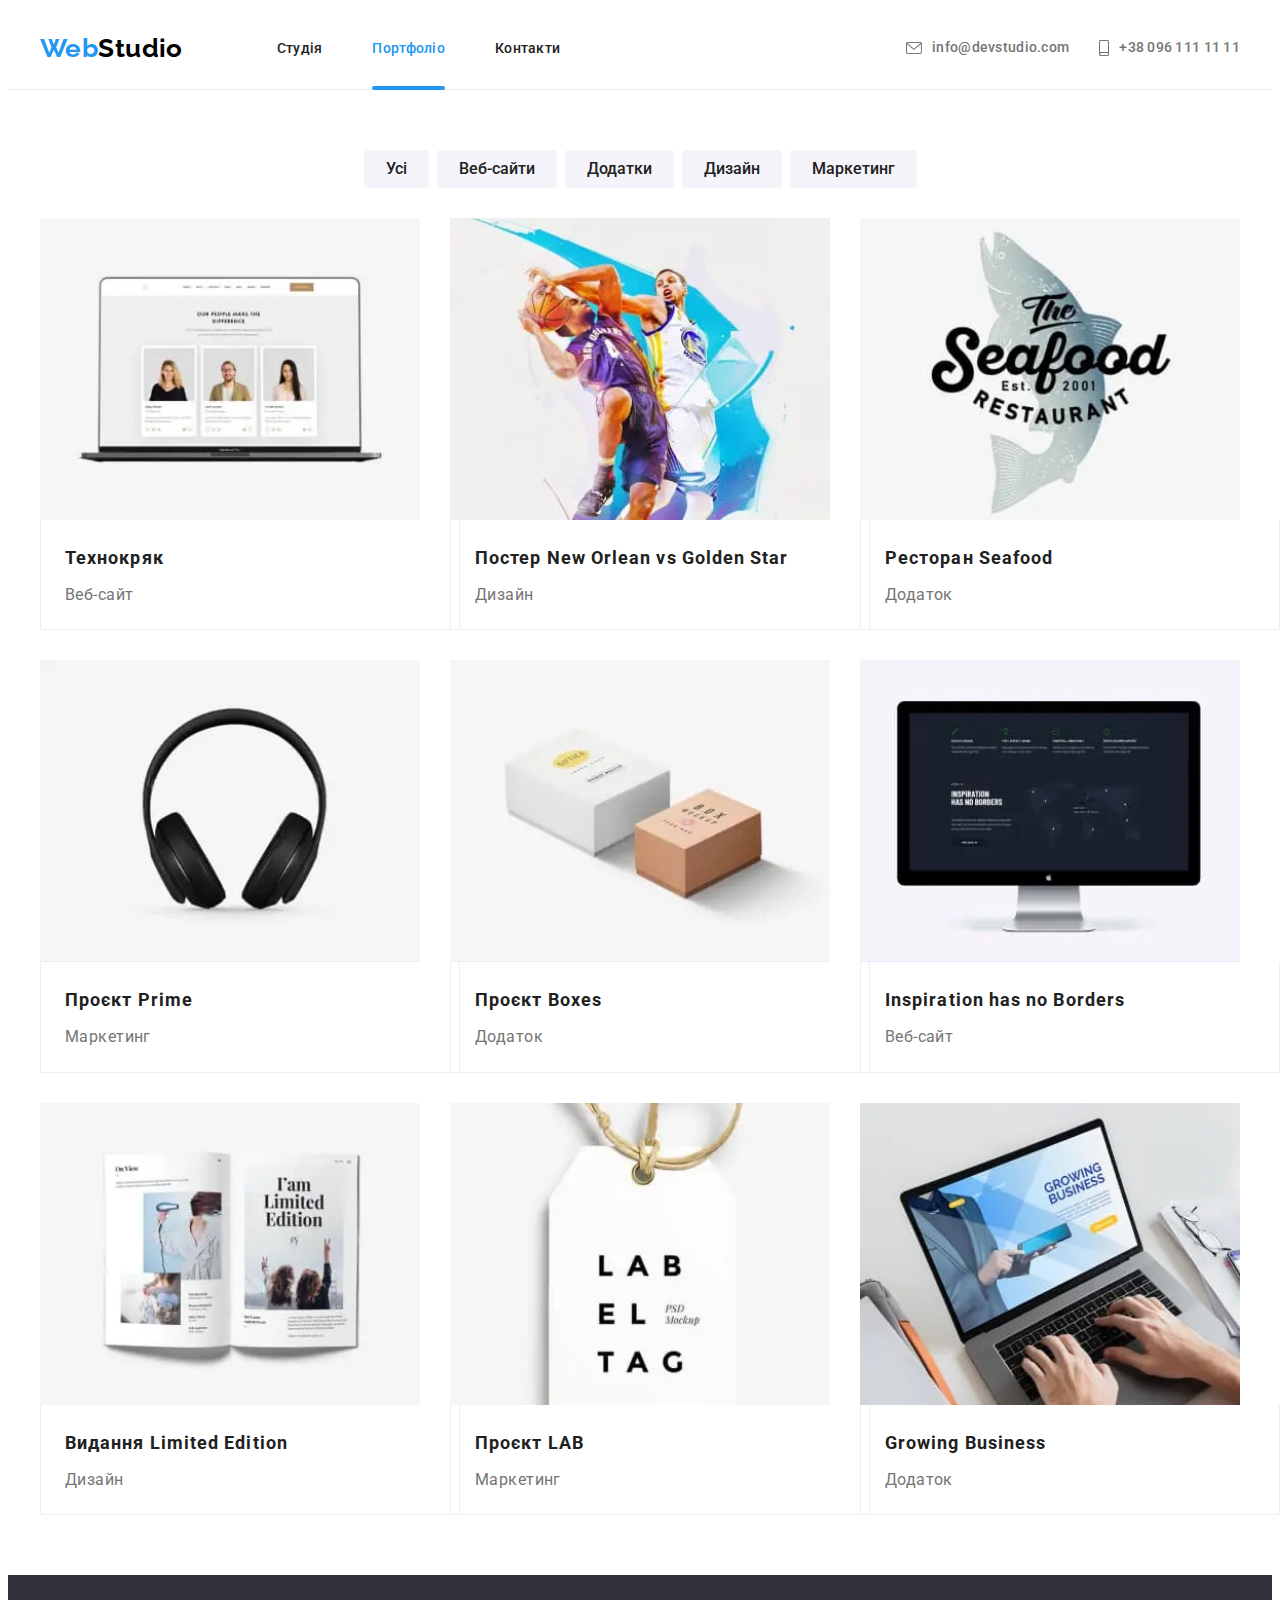
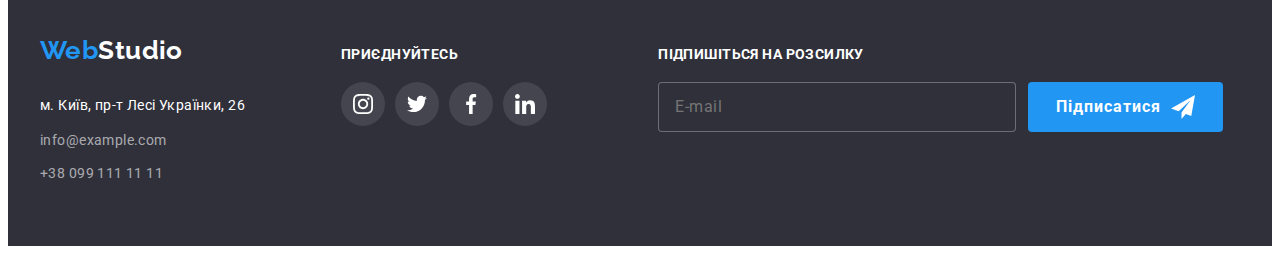
==== commit 1bff9fa0: "check-banner" ====
--- a/portfolio.html
+++ b/portfolio.html
@@ -183,6 +183,7 @@
                       ./images/img-tehnokryak-2x.jpg 2x
                     "
                     media="(min-width: 1200px)"
+                    type="image/jpeg"
                   />
                   <source
                     srcset="
@@ -198,6 +199,7 @@
                       ./images/img-tehnokryak-2x.jpg 2x
                     "
                     media="(min-width: 768px)"
+                    type="image/jpeg"
                   />
                   <source
                     srcset="
@@ -213,6 +215,7 @@
                       ./images/img-tehnokryak-2x.jpg 2x
                     "
                     media="(max-width: 767px)"
+                    type="image/jpeg"
                   />
                   <img
                     src="./images/img-tehnokryak.jpg"
@@ -251,6 +254,7 @@
                       ./images/img-poster-New-Orlean-2x.jpg 2x
                     "
                     media="(min-width: 1200px)"
+                    type="image/jpeg"
                   />
                   <source
                     srcset="
@@ -266,6 +270,7 @@
                       ./images/img-poster-New-Orlean-2x.jpg 2x
                     "
                     media="(min-width: 768px)"
+                    type="image/jpeg"
                   />
                   <source
                     srcset="
@@ -281,6 +286,7 @@
                       ./images/img-poster-New-Orlean-2x.jpg 2x
                     "
                     media="(max-width: 767px)"
+                    type="image/jpeg"
                   />
                   <img
                     src="./images/img-poster-New-Orlean.jpg"
@@ -318,6 +324,7 @@
                       ./images/img-restaurant-seafood-2x.jpg 2x
                     "
                     media="(min-width: 1200px)"
+                    type="image/jpeg"
                   />
                   <source
                     srcset="
@@ -333,6 +340,7 @@
                       ./images/img-restaurant-seafood-2x.jpg 2x
                     "
                     media="(min-width: 768px)"
+                    type="image/jpeg"
                   />
                   <source
                     srcset="
@@ -348,6 +356,7 @@
                       ./images/img-restaurant-seafood-2x.jpg 2x
                     "
                     media="(max-width: 767px)"
+                    type="image/jpeg"
                   />
                   <img
                     src="./images/img-restaurant-seafood.jpg"
@@ -383,6 +392,7 @@
                       ./images/img-project-prime-2x.jpg 2x
                     "
                     media="(min-width: 1200px)"
+                    type="image/jpeg"
                   />
                   <source
                     srcset="
@@ -398,6 +408,7 @@
                       ./images/img-project-prime-2x.jpg 2x
                     "
                     media="(min-width: 768px)"
+                    type="image/jpeg"
                   />
                   <source
                     srcset="
@@ -413,6 +424,7 @@
                       ./images/img-project-prime-2x.jpg 2x
                     "
                     media="(max-width: 767px)"
+                    type="image/jpeg"
                   />
                   <img
                     src="./images/img-project-prime.jpg"
@@ -450,6 +462,7 @@
                       ./images/img-project-boxes-2x.jpg 2x
                     "
                     media="(min-width: 1200px)"
+                    type="image/jpeg"
                   />
                   <source
                     srcset="
@@ -465,6 +478,7 @@
                       ./images/img-project-boxes-2x.jpg 2x
                     "
                     media="(min-width: 768px)"
+                    type="image/jpeg"
                   />
                   <source
                     srcset="
@@ -480,6 +494,7 @@
                       ./images/img-project-boxes-2x.jpg 2x
                     "
                     media="(max-width: 767px)"
+                    type="image/jpeg"
                   />
                   <img
                     src="./images/img-project-boxes.jpg"
@@ -517,6 +532,7 @@
                       ./images/img-inspiration-on-boarder-2x.jpg 2x
                     "
                     media="(min-width: 1200px)"
+                    type="image/jpeg"
                   />
                   <source
                     srcset="
@@ -532,6 +548,7 @@
                       ./images/img-inspiration-on-boarder-2x.jpg 2x
                     "
                     media="(min-width: 768px)"
+                    type="image/jpeg"
                   />
                   <source
                     srcset="
@@ -547,6 +564,7 @@
                       ./images/img-inspiration-on-boarder-2x.jpg 2x
                     "
                     media="(max-width: 767px)"
+                    type="image/jpeg"
                   />
                   <img
                     src="./images/img-inspiration-on-boarder.jpg"
@@ -583,6 +601,7 @@
                       ./images/img-publishing-house-limited-edition-2x.jpg 2x
                     "
                     media="(min-width: 1200px)"
+                    type="image/jpeg"
                   />
                   <source
                     srcset="
@@ -598,6 +617,7 @@
                       ./images/img-publishing-house-limited-edition-2x.jpg 2x
                     "
                     media="(min-width: 768px)"
+                    type="image/jpeg"
                   />
                   <source
                     srcset="
@@ -613,6 +633,7 @@
                       ./images/img-publishing-house-limited-edition-2x.jpg 2x
                     "
                     media="(max-width: 767px)"
+                    type="image/jpeg"
                   />
                   <img
                     src="./images/img-publishing-house-limited-edition.jpg"
@@ -649,6 +670,7 @@
                       ./images/img-project-lab-2x.jpg 2x
                     "
                     media="(min-width: 1200px)"
+                    type="image/jpeg"
                   />
                   <source
                     srcset="
@@ -664,6 +686,7 @@
                       ./images/img-project-lab-2x.jpg 2x
                     "
                     media="(min-width: 768px)"
+                    type="image/jpeg"
                   />
                   <source
                     srcset="
@@ -679,6 +702,7 @@
                       ./images/img-project-lab-2x.jpg 2x
                     "
                     media="(max-width: 767px)"
+                    type="image/jpeg"
                   />
                   <img
                     src="./images/img-project-lab.jpg"
@@ -715,6 +739,7 @@
                       ./images/img-growing-business-2x.jpg 2x
                     "
                     media="(min-width: 1200px)"
+                    type="image/jpeg"
                   />
                   <source
                     srcset="
@@ -730,6 +755,7 @@
                       ./images/img-growing-business-2x.jpg 2x
                     "
                     media="(min-width: 768px)"
+                    type="image/jpeg"
                   />
                   <source
                     srcset="
@@ -745,6 +771,7 @@
                       ./images/img-growing-business-2x.jpg 2x
                     "
                     media="(max-width: 767px)"
+                    type="image/jpeg"
                   />
                   <img
                     src="./images/img-growing-business.jpg"
--- a/css/main.min.css
+++ b/css/main.min.css
@@ -1 +1 @@
-:root{--hover-color: #2196f3;--h2-h3-color: #212121;--text-color: #757575;--icon-logo-color: #afb1b8;--bg-color-black: #2f303a;--logo-color-black: #000000;--white-color: #ffffff;--background-button-color: #f5f4fa;--adress-a-color: rgba(255, 255, 255, 0.6)}.container{padding-left:15px;padding-right:15px;margin-left:auto;margin-right:auto}@media screen and (min-width: 480px){.container{width:480px}}@media screen and (min-width: 768px){.container{width:768px}}@media screen and (min-width: 1200px){.container{width:1200px}}body{font-family:"Roboto",sans-serif;letter-spacing:.03em;font-size:14px;color:var(--text-color)}.visually-hidden{position:absolute;white-space:nowrap;width:1px;height:1px;overflow:hidden;border:0;padding:0;clip:rect(0 0 0 0);-webkit-clip-path:inset(100%);clip-path:inset(100%);margin:-1px}h1,h2,h3,p{margin-top:0;margin-bottom:0}ul,ol{margin-top:0;margin-bottom:0;padding-left:0}img{display:block}.list{list-style:none}.link{text-decoration:none}.navigation__item{font-weight:500;font-size:14px;line-height:1.14;letter-spacing:.02em;color:var(--h2-h3-color);text-decoration:none;-webkit-transition:color 250ms cubic-bezier(0.4, 0, 0.2, 1);transition:color 250ms cubic-bezier(0.4, 0, 0.2, 1)}.navigation__item-active{font-weight:500;font-size:14px;line-height:1.14;letter-spacing:.02em;color:var(--hover-color);text-decoration:none}.navigation__item-active::after{content:" ";position:absolute;width:100%;height:4px;border-radius:2px;background-color:#2196f3;top:46px;left:0px}@media screen and (max-width: 1199px){.navigation__item-active::after{top:43px}}.hover a:hover,.hover a:focus{color:var(--hover-color);fill:currentColor}.icon-envelope{margin-right:10px;fill:currentColor}.icon-envelope:hover,.icon-envelope:focus{color:var(--hover-color);fill:currentColor}.icon-smartphone{margin-right:10px;fill:currentColor}.icon-smartphone:hover,.icon-smartphone:focus{color:var(--hover-color);fill:currentColor}@media screen and (min-width: 480px){.header{position:relative;padding-top:16px;padding-bottom:16px;border-bottom:1px solid #ececec}}@media screen and (min-width: 768px){.header{position:relative;padding-top:26px;padding-bottom:26px;border-bottom:1px solid #ececec}}@media screen and (min-width: 1200px){.header{position:relative;padding-top:25px;padding-bottom:25px;border-bottom:1px solid #ececec}}@media screen and (min-width: 480px){.header-container{display:-webkit-box;display:-ms-flexbox;display:flex;-webkit-box-pack:justify;-ms-flex-pack:justify;justify-content:space-between;-webkit-box-align:end;-ms-flex-align:end;align-items:flex-end}}@media screen and (min-width: 768px){.header-container{display:-webkit-box;display:-ms-flexbox;display:flex;-webkit-box-pack:justify;-ms-flex-pack:justify;justify-content:space-between}}@media screen and (min-width: 768px){.navigation{display:-webkit-box;display:-ms-flexbox;display:flex}}@media screen and (min-width: 480px){.navigation__list{display:none}}@media screen and (min-width: 768px){.navigation__list{display:-webkit-box;display:-ms-flexbox;display:flex;-webkit-box-align:center;-ms-flex-align:center;align-items:center}}@media screen and (min-width: 1200px){.navigation__list{display:-webkit-box;display:-ms-flexbox;display:flex;-webkit-box-align:center;-ms-flex-align:center;align-items:center}}@media screen and (min-width: 480px){.mobile-menu-btn{border:none;background-color:rgba(0,0,0,0);padding:0;line-height:0;padding-right:10px;cursor:pointer}}@media screen and (min-width: 768px){.mobile-menu-btn{display:none}}@media screen and (min-width: 480px){.mobile-menu{position:absolute;top:0;left:0;width:100%;height:100vh;overflow:auto;background-color:var(--white-color);opacity:0;visibility:hidden;pointer-events:none;-webkit-transition:opacity 250ms cubic-bezier(0.4, 0, 0.2, 1),visibility 250ms cubic-bezier(0.4, 0, 0.2, 1);transition:opacity 250ms cubic-bezier(0.4, 0, 0.2, 1),visibility 250ms cubic-bezier(0.4, 0, 0.2, 1)}}@media screen and (min-width: 480px){.mobile-menu.is-open{opacity:1;visibility:visible;pointer-events:auto}}@media screen and (min-width: 480px){.mobile-menu__close-btn{position:absolute;top:21px;right:25px;background-color:rgba(0,0,0,0);border:none;padding:0;line-height:0;cursor:pointer;-webkit-transition:fill 250ms cubic-bezier(0.4, 0, 0.2, 1);transition:fill 250ms cubic-bezier(0.4, 0, 0.2, 1)}.mobile-menu__close-btn:focus,.mobile-menu__close-btn:hover{fill:var(--hover-color)}}@media screen and (min-width: 480px){.mobile-menu__container{position:relative;padding-top:48px;padding-bottom:48px;height:100vh}}@media screen and (min-width: 768px){.mobile-menu__container{display:none}}@media screen and (min-width: 480px){.mobile-menu__page__indent li:nth-child(-n+2){margin-bottom:36px}}@media screen and (min-width: 480px){.mobile-menu__page__indent li:nth-child(3){margin-bottom:302px}}@media screen and (min-width: 480px){.mobile-menu__page__link{font-family:"Roboto",sans-serif;font-weight:500;font-size:40px;line-height:47px;letter-spacing:.02em;color:var(--h2-h3-color);-webkit-transition:color 250ms cubic-bezier(0.4, 0, 0.2, 1);transition:color 250ms cubic-bezier(0.4, 0, 0.2, 1)}.mobile-menu__page__link:hover,.mobile-menu__page__link:focus{color:var(--hover-color);outline:none}}@media screen and (min-width: 480px){.mobile-menu__contact__indent li:nth-child(1){margin-bottom:32px}}@media screen and (min-width: 480px){.mobile-menu__contact__indent li:nth-child(2){margin-bottom:64px}}@media screen and (min-width: 480px){.mobile-menu__contact__number{font-family:"Roboto",sans-serif;font-weight:500;font-size:34px;line-height:40px;letter-spacing:.02em;color:var(--hover-color)}}@media screen and (min-width: 480px){.mobile-menu__contact__mail{font-family:"Roboto",sans-serif;font-weight:500;font-size:24px;line-height:28px;letter-spacing:.02em;color:var(--text-color)}}@media screen and (min-width: 480px){.mobile-menu__social-btn{display:-webkit-box;display:-ms-flexbox;display:flex;padding-bottom:48px}}@media screen and (min-width: 480px){.mobile-menu__social-btn__border{border-right:1px solid rgba(33,33,33,.2);padding-right:10px}.mobile-menu__social-btn__border:not(:first-child){padding-left:10px}.mobile-menu__social-btn__border:last-child{border:none;padding-right:0}}@media screen and (min-width: 480px){.mobile-menu__social-btn__link{font-family:"Roboto",sans-serif;font-weight:500;font-size:18px;line-height:22px;letter-spacing:.02em;color:var(--hover-color)}}@media screen and (min-width: 768px){.navigation__menu{margin-right:50px;position:relative}}@media screen and (min-width: 1200px){.navigation__menu:not(:last-child){margin-right:50px}}@media screen and (min-width: 768px){.navigation__contact-wrap{-webkit-box-orient:vertical;-webkit-box-direction:normal;-ms-flex-direction:column;flex-direction:column;-webkit-box-align:start;-ms-flex-align:start;align-items:flex-start}}@media screen and (min-width: 1200px){.navigation__contact-wrap{display:-webkit-box;display:-ms-flexbox;display:flex;-webkit-box-orient:horizontal;-webkit-box-direction:normal;-ms-flex-direction:row;flex-direction:row}}@media screen and (min-width: 768px){.navigation__mail{display:-webkit-box;display:-ms-flexbox;display:flex;font-weight:500;font-size:12px;line-height:.85;letter-spacing:.02em;color:var(--text-color);text-decoration:none;-webkit-box-align:center;-ms-flex-align:center;align-items:center;-webkit-box-pack:center;-ms-flex-pack:center;justify-content:center;-webkit-transition:colorcubic-bezier(0.4, 0, 0.2, 1);transition:colorcubic-bezier(0.4, 0, 0.2, 1);margin-bottom:10px}}@media screen and (min-width: 1200px){.navigation__mail{display:-webkit-box;display:-ms-flexbox;display:flex;font-weight:500;font-size:14px;line-height:1.14;letter-spacing:.02em;color:var(--text-color);text-decoration:none;-webkit-box-align:center;-ms-flex-align:center;align-items:center;-webkit-box-pack:center;-ms-flex-pack:center;justify-content:center;margin-right:30px;margin-bottom:0px;margin-top:auto;-webkit-transition:color 250ms cubic-bezier(0.4, 0, 0.2, 1);transition:color 250ms cubic-bezier(0.4, 0, 0.2, 1)}}@media screen and (min-width: 1200px){.navigation__telephone{display:-webkit-box;display:-ms-flexbox;display:flex;font-weight:500;font-size:12px;line-height:.85;letter-spacing:.02em;color:var(--text-color);text-decoration:none;-webkit-box-align:center;-ms-flex-align:center;align-items:center;-webkit-box-pack:center;-ms-flex-pack:center;justify-content:center;-webkit-transition:colorcubic-bezier(0.4, 0, 0.2, 1);transition:colorcubic-bezier(0.4, 0, 0.2, 1)}}@media screen and (min-width: 1200px){.navigation__telephone{display:-webkit-box;display:-ms-flexbox;display:flex;font-weight:500;font-size:14px;line-height:1.14;letter-spacing:.02em;color:var(--text-color);text-decoration:none;-webkit-box-align:center;-ms-flex-align:center;align-items:center;-webkit-box-pack:center;-ms-flex-pack:center;justify-content:center;-webkit-transition:color 250ms cubic-bezier(0.4, 0, 0.2, 1);transition:color 250ms cubic-bezier(0.4, 0, 0.2, 1)}}@media screen and (min-width: 1200px){.navigation__contact{display:-webkit-box;display:-ms-flexbox;display:flex;-webkit-box-align:center;-ms-flex-align:center;align-items:center}}@media screen and (min-width: 480px){.logo__header{margin-right:88px}}@media screen and (min-width: 1200px){.logo__header{margin-right:94px}}@media screen and (min-width: 480px){.logo__text-dark{font-family:"Raleway",sans-serif;font-style:normal;font-weight:700;font-size:24px;line-height:.85;color:var(--logo-color-black)}}@media screen and (min-width: 1200px){.logo__text-dark{font-size:26px;line-height:1.19}}@media screen and (min-width: 480px){.logo__text-blue{font-family:"Raleway",sans-serif;font-style:normal;font-weight:700;font-size:24px;line-height:.85;color:var(--hover-color)}}@media screen and (min-width: 1200px){.logo__text-blue{font-size:26px;line-height:1.19}}.banner{margin:auto;background:var(--bg-color-black);background-image:radial-gradient(rgba(47, 48, 58, 0.4), rgba(47, 48, 58, 0.4)),url(../images/hero.jpg);background-repeat:no-repeat;background-position:center;background-size:cover;padding:200px 0}@media screen and (min-width: 480px){.banner{width:480px;height:400px;padding-top:118px;padding-bottom:198px;padding-right:60px;margin:0}}@media screen and (min-width: 768px){.banner{width:768px;padding-top:118px;padding-bottom:198px}}@media screen and (min-width: 1200px){.banner{width:1600px;height:600px;padding-top:200px;padding-bottom:280px}}@media(min-device-pixel-ratio: 2),(-webkit-min-device-pixel-ratio: 2),(min-resolution: 192dpi),(min-resolution: 2dppx){.banner{background-image:url(../images/hero-2x.jpg)}}.banner h1{margin-left:auto;margin-right:auto;font-weight:900;line-height:1.36;text-align:center;letter-spacing:.06em;text-transform:uppercase;color:var(--white-color)}@media screen and (min-width: 480px){.banner h1{width:360px;font-size:26px}}@media screen and (min-width: 768px){.banner h1{width:360px}}@media screen and (min-width: 1200px){.banner h1{width:696px;font-size:44px}}.banner button{font-weight:700;font-size:16px;line-height:1.87;display:-webkit-box;display:-ms-flexbox;display:flex;-webkit-box-align:center;-ms-flex-align:center;align-items:center;text-align:center;letter-spacing:.06em;color:var(--white-color);padding:10px 32px 10px 32px;margin-top:40px;margin-left:auto;margin-right:auto;background:var(--hover-color);-webkit-box-shadow:0px 4px 4px rgba(0,0,0,.15);box-shadow:0px 4px 4px rgba(0,0,0,.15);border-radius:4px;border:none;cursor:pointer;-webkit-transition:background-color 250ms cubic-bezier(0.4, 0, 0.2, 1);transition:background-color 250ms cubic-bezier(0.4, 0, 0.2, 1)}.banner button:hover,.banner button:focus{background-color:#188ce8}@media screen and (min-width: 480px){.banner button{padding:10px 24px 10px 24px;margin-top:30px}}@media screen and (min-width: 480px){.benefits__content{padding:60px 0}}@media screen and (min-width: 1200px){.benefits__content{padding:94px 0}}.benefits__content h3{font-weight:700;font-size:14px;line-height:1.14;text-transform:uppercase;color:var(--h2-h3-color);margin-bottom:10px}@media screen and (min-width: 480px){.benefits__content h3{text-align:center}}@media screen and (min-width: 768px){.benefits__content h3{text-align:start}}.benefits__content p{font-size:14px;font-weight:400;line-height:1.71;letter-spacing:.03em;color:var(--text-color);word-wrap:break-word}@media screen and (min-width: 480px){.benefits__content p{padding-bottom:30px}}@media screen and (min-width: 768px){.benefits__content p{padding-bottom:0px}}.benefits__wrapper{display:-webkit-box;display:-ms-flexbox;display:flex;gap:30px}.benefits__wrapper:not(:last-child){padding-right:30px}@media screen and (min-width: 480px){.benefits__wrapper{display:block}}@media screen and (min-width: 768px){.benefits__wrapper{display:-webkit-box;display:-ms-flexbox;display:flex;-ms-flex-wrap:wrap;flex-wrap:wrap;gap:30px}}@media screen and (min-width: 1200px){.benefits__wrapper{-ms-flex-wrap:nowrap;flex-wrap:nowrap}}@media screen and (min-width: 768px){.benefit__content-indent{-ms-flex-preferred-size:calc((100% - 30px)/2);flex-basis:calc((100% - 30px)/2)}}@media screen and (min-width: 1200px){.benefit__content-indent{-ms-flex-preferred-size:calc((100% - 90px)/4);flex-basis:calc((100% - 90px)/4)}}.benefit__icon-border{background-color:#f5f4fa}.benefit__icon-border:not(:last-child){margin-bottom:30px}@media screen and (min-width: 480px){.benefit__icon-border{text-align:center}}@media screen and (min-width: 768px){.benefit__icon-border{padding:25px 142px}}@media screen and (min-width: 1200px){.benefit__icon-border{padding:25px 100px}}.experience__content h2{font-weight:700;font-size:36px;line-height:1.16;text-align:center;color:var(--h2-h3-color);margin-bottom:50px}@media screen and (min-width: 480px){.experience__content{display:none}}@media screen and (min-width: 1200px){.experience__content{display:contents}}.experience__content__img{display:-webkit-box;display:-ms-flexbox;display:flex;gap:30px}.experience__wrapper{position:relative}.experience__description{position:absolute;display:-webkit-box;display:-ms-flexbox;display:flex;-webkit-box-align:center;-ms-flex-align:center;align-items:center;-webkit-box-pack:center;-ms-flex-pack:center;justify-content:center;bottom:0px;width:370px;height:70px;background-color:rgba(47,48,58,.8)}.experience__description h3{font-family:"Roboto",sans-serif;font-weight:700;font-size:14px;line-height:16.41px;color:#fff;text-transform:uppercase}.our-command__content{background-color:#f5f4fa}@media screen and (min-width: 480px){.our-command__content{padding:60px 0}}@media screen and (min-width: 1200px){.our-command__content{padding:94px 0}}.our-command__content h2{font-weight:700;line-height:1.16;text-align:center;color:var(--h2-h3-color)}@media screen and (min-width: 480px){.our-command__content h2{font-size:28px;margin-bottom:30px}}@media screen and (min-width: 1200px){.our-command__content h2{font-size:36px;margin-bottom:50px}}.our-command__content h3{font-family:"Roboto",sans-serif;font-weight:500;font-size:16px;line-height:1.18;text-align:center;color:var(--h2-h3-color);margin-bottom:10px}.our-command__content p{font-family:"Roboto",sans-serif;font-weight:400;font-size:16px;line-height:1.18;letter-spacing:.03em;text-align:center;color:var(--text-color)}.our-command__indent{display:-webkit-box;display:-ms-flexbox;display:flex;gap:30px}@media screen and (min-width: 480px){.our-command__indent{-webkit-box-orient:vertical;-webkit-box-direction:normal;-ms-flex-direction:column;flex-direction:column}}@media screen and (min-width: 768px){.our-command__indent{-ms-flex-wrap:wrap;flex-wrap:wrap;-webkit-box-orient:horizontal;-webkit-box-direction:normal;-ms-flex-direction:row;flex-direction:row}}.our-command__card{background-color:#fff;border-bottom-left-radius:4px;border-bottom-right-radius:4px;-webkit-box-shadow:0px 2px 1px rgba(0,0,0,.2),0px 1px 1px rgba(0,0,0,.14),0px 1px 3px rgba(0,0,0,.12);box-shadow:0px 2px 1px rgba(0,0,0,.2),0px 1px 1px rgba(0,0,0,.14),0px 1px 3px rgba(0,0,0,.12)}@media screen and (min-width: 480px){.our-command__card img{width:100%}}@media screen and (min-width: 768px){.our-command__card{width:354px;-ms-flex-preferred-size:calc((100% - 30px)/2);flex-basis:calc((100% - 30px)/2)}}@media screen and (min-width: 1200px){.our-command__card{-ms-flex-preferred-size:calc((100% - 90px)/4);flex-basis:calc((100% - 90px)/4)}}@media screen and (min-width: 480px){.our-command__card-indent{display:block;-webkit-box-align:center;-ms-flex-align:center;align-items:center;padding-top:30px;padding-bottom:24px}}@media screen and (min-width: 1200px){.our-command__card-indent{padding:30px 32px}}.our-command__icon-wrapper{display:-webkit-box;display:-ms-flexbox;display:flex;-webkit-box-pack:center;-ms-flex-pack:center;justify-content:center;margin-top:16px;gap:10px}.our-command__icon-link{display:-webkit-box;display:-ms-flexbox;display:flex;-webkit-box-align:center;-ms-flex-align:center;align-items:center;-webkit-box-pack:center;-ms-flex-pack:center;justify-content:center;width:44px;height:44px;border-radius:50%;-webkit-transition:background-color 250ms cubic-bezier(0.4, 0, 0.2, 1);transition:background-color 250ms cubic-bezier(0.4, 0, 0.2, 1)}.our-command__icon-link:hover,.our-command__icon-link:focus{background-color:var(--hover-color)}.our-command__icon-link:hover .our-command__icon,.our-command__icon-link:focus .our-command__icon{fill:#fff}.our-command__icon{fill:var(--icon-logo-color);-webkit-transition:fill 250ms cubic-bezier(0.4, 0, 0.2, 1);transition:fill 250ms cubic-bezier(0.4, 0, 0.2, 1)}@media screen and (max-width: 1200px){.our-client__content{padding:60px 0}}@media screen and (min-width: 1200px){.our-client__content{padding:94px 0}}.our-client__content h2{font-weight:700;line-height:1.16;text-align:center;color:var(--h2-h3-color)}@media screen and (max-width: 1200px){.our-client__content h2{font-size:28px;margin-bottom:30px}}@media screen and (min-width: 1200px){.our-client__content h2{font-size:36px;margin-bottom:50px}}.our-client__logo-wrapper{display:-webkit-box;display:-ms-flexbox;display:flex;-webkit-box-align:center;-ms-flex-align:center;align-items:center;-webkit-box-pack:center;-ms-flex-pack:center;justify-content:center;-ms-flex-negative:1;flex-shrink:1;gap:30px}@media screen and (min-width: 480px){.our-client__logo-wrapper{-ms-flex-wrap:wrap;flex-wrap:wrap}}@media screen and (min-width: 1200px){.our-client__logo-wrapper{-ms-flex-wrap:nowrap;flex-wrap:nowrap}}.client-logo__icon{fill:var(--icon-logo-color);-webkit-transition:fill 250ms cubic-bezier(0.4, 0, 0.2, 1);transition:fill 250ms cubic-bezier(0.4, 0, 0.2, 1)}@media screen and (min-width: 480px){.client-logo__indent{-webkit-box-sizing:border-box;box-sizing:border-box;width:450px;-ms-flex-preferred-size:calc((100% - 30px)/2);flex-basis:calc((100% - 30px)/2)}}@media screen and (min-width: 768px){.client-logo__indent{-ms-flex-preferred-size:calc((100% - 60px)/3);flex-basis:calc((100% - 60px)/3)}}.client-logo__link{display:-webkit-box;display:-ms-flexbox;display:flex;-webkit-box-sizing:border-box;box-sizing:border-box;border:1px solid var(--icon-logo-color);border-radius:4px;-webkit-box-align:center;-ms-flex-align:center;align-items:center;-webkit-box-pack:center;-ms-flex-pack:center;justify-content:center;-webkit-transition:border-color 250ms cubic-bezier(0.4, 0, 0.2, 1);transition:border-color 250ms cubic-bezier(0.4, 0, 0.2, 1)}@media screen and (min-width: 480px){.client-logo__link{padding:16px}}@media screen and (min-width: 1200px){.client-logo__link{padding:16px 32px}}.client-logo__link:hover,.client-logo__link:focus{border-color:var(--hover-color)}.client-logo__link:hover .client-logo__icon,.client-logo__link:focus .client-logo__icon{fill:var(--hover-color)}.modal__close-btn{position:absolute;top:8px;right:8px;display:-webkit-box;display:-ms-flexbox;display:flex;-webkit-box-pack:center;-ms-flex-pack:center;justify-content:center;-webkit-box-align:center;-ms-flex-align:center;align-items:center;width:30px;height:30px;border-radius:50%;border:1px solid rgba(0,0,0,.1);background-color:rgba(0,0,0,0);padding:0px;cursor:pointer;-webkit-transition:fill 250ms cubic-bezier(0.4, 0, 0.2, 1);transition:fill 250ms cubic-bezier(0.4, 0, 0.2, 1)}.modal__close-btn:focus,.modal__close-btn:hover{fill:var(--hover-color)}.modal{position:absolute;top:50%;left:50%;width:528px;height:581px;border-radius:4px;background-color:#fff;-webkit-transform:translate(-50%, -50%);transform:translate(-50%, -50%);opacity:1;-webkit-box-shadow:0px 1px 3px rgba(0,0,0,.12),0px 1px 1px rgba(0,0,0,.14),0px 2px 1px rgba(0,0,0,.2);box-shadow:0px 1px 3px rgba(0,0,0,.12),0px 1px 1px rgba(0,0,0,.14),0px 2px 1px rgba(0,0,0,.2);-webkit-transition:1250ms cubic-bezier(0.4, 0, 0.2, 1),-webkit-transform 1250ms cubic-bezier(0.4, 0, 0.2, 1);transition:1250ms cubic-bezier(0.4, 0, 0.2, 1),-webkit-transform 1250ms cubic-bezier(0.4, 0, 0.2, 1);transition:transform 1250ms cubic-bezier(0.4, 0, 0.2, 1),1250ms cubic-bezier(0.4, 0, 0.2, 1);transition:transform 1250ms cubic-bezier(0.4, 0, 0.2, 1),1250ms cubic-bezier(0.4, 0, 0.2, 1),-webkit-transform 1250ms cubic-bezier(0.4, 0, 0.2, 1);padding:40px}.modal__header{display:block;font-family:"Roboto",sans-serif;font-weight:700;font-size:20px;line-height:23px;color:#212121;text-align:center;margin-bottom:12px}.modal-form__field{display:block;margin-bottom:10px}.modal-form__field:not(:last-child){margin-bottom:10px}.modal-form__field:nth-child(4){margin-bottom:20px}.modal-form__input{width:100%;height:40px;border-radius:4px;border:1px solid rgba(33,33,33,.2);margin-top:4px;padding-left:42px;cursor:pointer;-webkit-transition:border-color 250ms cubic-bezier(0.4, 0, 0.2, 1);transition:border-color 250ms cubic-bezier(0.4, 0, 0.2, 1)}.modal-form__input:focus{border-color:var(--hover-color);outline:none}.modal-form__input:focus+.modal-form__icon{fill:var(--hover-color);outline:none}.modal-form__icon{position:absolute;display:block;top:50%;left:12px;-webkit-transform:translateY(-50%);transform:translateY(-50%);fill:#212121;-webkit-transition:fill 250ms cubic-bezier(0.4, 0, 0.2, 1);transition:fill 250ms cubic-bezier(0.4, 0, 0.2, 1)}.modal-form__message{width:100%;height:120px;border-radius:4px;border:1px solid rgba(33,33,33,.2);margin-top:4px;padding:12px 16px;resize:none;-webkit-transition:border-color 250ms cubic-bezier(0.4, 0, 0.2, 1);transition:border-color 250ms cubic-bezier(0.4, 0, 0.2, 1);display:block}.modal-form__message:focus{border-color:var(--hover-color);outline:none}.modal-form__message::-webkit-input-placeholder{color:rgba(117,117,117,.5);font-family:"Roboto",sans-serif;font-weight:400;font-size:12px;line-height:14px}.modal-form__message::-moz-placeholder{color:rgba(117,117,117,.5);font-family:"Roboto",sans-serif;font-weight:400;font-size:12px;line-height:14px}.modal-form__message:-ms-input-placeholder{color:rgba(117,117,117,.5);font-family:"Roboto",sans-serif;font-weight:400;font-size:12px;line-height:14px}.modal-form__message::-ms-input-placeholder{color:rgba(117,117,117,.5);font-family:"Roboto",sans-serif;font-weight:400;font-size:12px;line-height:14px}.modal-form__message::placeholder{color:rgba(117,117,117,.5);font-family:"Roboto",sans-serif;font-weight:400;font-size:12px;line-height:14px}.modal-form__title-comment,.modal-form__title-name,.modal-form__title-phone,.modal-form__title-email{color:var(--text-color);font-family:"Roboto",sans-serif;font-weight:400;font-size:12px;line-height:14px;letter-spacing:.01em;display:block}.modal-form__input-wrapper{position:relative;display:block}.checkbox-icon-border{display:-webkit-box;display:-ms-flexbox;display:flex;-webkit-box-align:center;-ms-flex-align:center;align-items:center;justify-items:center;left:0px;bottom:0px;cursor:pointer;margin-right:10px;border:1px solid #212121;border-radius:2px;background-color:#fff}.checkbox-icon{visibility:hidden}.modal-form__checkbox:checked+.modal-form__checkbox-label .checkbox-icon{visibility:visible;background-color:var(--hover-color);border:none}.modal-form__checkbox:checked+.modal-form__checkbox-label .checkbox-icon-border{border-color:#2196f3}.modal-form__checkbox:focus+.modal-form__checkbox-label .checkbox-icon-border{outline:1px solid var(--hover-color)}.modal-form__checkbox-label{display:-webkit-box;display:-ms-flexbox;display:flex;-webkit-box-align:center;-ms-flex-align:center;align-items:center;-webkit-box-pack:center;-ms-flex-pack:center;justify-content:center;font-family:"Roboto",sans-serif;font-weight:400;font-size:14px;line-height:24px;letter-spacing:.03em;color:var(--text-color)}.modal-form__checkbox-label a{color:var(--hover-color)}.modal-form__submit-btn{display:block;margin-top:30px;margin-left:auto;margin-right:auto;background-color:#188ce8;padding:10px 52px;border-radius:4px;border:none;color:#fff;font-family:"Roboto",sans-serif;font-weight:700;font-size:16px;line-height:30px;letter-spacing:.06em;text-align:center;cursor:pointer;-webkit-transition:-webkit-box-shadow 250ms cubic-bezier(0.4, 0, 0.2, 1);transition:-webkit-box-shadow 250ms cubic-bezier(0.4, 0, 0.2, 1);transition:box-shadow 250ms cubic-bezier(0.4, 0, 0.2, 1);transition:box-shadow 250ms cubic-bezier(0.4, 0, 0.2, 1), -webkit-box-shadow 250ms cubic-bezier(0.4, 0, 0.2, 1)}.modal-form__submit-btn:focus,.modal-form__submit-btn:hover{-webkit-box-shadow:0px 4px 4px rgba(0,0,0,.15);box-shadow:0px 4px 4px rgba(0,0,0,.15);outline:none}.backdrop{position:fixed;top:0px;left:0px;width:100%;height:100%;background-color:rgba(0,0,0,.2);-webkit-transition:opacity 250ms cubic-bezier(0.4, 0, 0.2, 1),visibility 250ms cubic-bezier(0.4, 0, 0.2, 1);transition:opacity 250ms cubic-bezier(0.4, 0, 0.2, 1),visibility 250ms cubic-bezier(0.4, 0, 0.2, 1)}.backdrop.is-hidden{visibility:hidden;pointer-events:none}.backdrop.is-hidden .modal{-webkit-transform:translate(0%, -100%) scale(0.01);transform:translate(0%, -100%) scale(0.01);border-radius:50%}.btn-filter{display:-webkit-box;display:-ms-flexbox;display:flex;gap:8px;margin-bottom:50px;-webkit-box-pack:center;-ms-flex-pack:center;justify-content:center}@media screen and (max-width: 767px){.btn-filter{width:350px;-webkit-box-pack:start;-ms-flex-pack:start;justify-content:flex-start;-ms-flex-wrap:wrap;flex-wrap:wrap;margin-bottom:40px}}@media screen and (min-width: 768px){.btn-filter{margin-bottom:30px}}.portfolio{padding:94px 0}@media screen and (min-width: 480px){.portfolio{padding:60px 0}}.portfolio button{font-family:"Roboto",sans-serif;white-space:nowrap;font-weight:500;font-size:16px;line-height:1.62;color:var(--h2-h3-color);background:var(--background-button-color);border-radius:4px;padding:6px 22px;border:none;cursor:pointer;-webkit-transition:background-color 250ms cubic-bezier(0.4, 0, 0.2, 1),color 250ms cubic-bezier(0.4, 0, 0.2, 1),-webkit-box-shadow 250ms cubic-bezier(0.4, 0, 0.2, 1);transition:background-color 250ms cubic-bezier(0.4, 0, 0.2, 1),color 250ms cubic-bezier(0.4, 0, 0.2, 1),-webkit-box-shadow 250ms cubic-bezier(0.4, 0, 0.2, 1);transition:background-color 250ms cubic-bezier(0.4, 0, 0.2, 1),color 250ms cubic-bezier(0.4, 0, 0.2, 1),box-shadow 250ms cubic-bezier(0.4, 0, 0.2, 1);transition:background-color 250ms cubic-bezier(0.4, 0, 0.2, 1),color 250ms cubic-bezier(0.4, 0, 0.2, 1),box-shadow 250ms cubic-bezier(0.4, 0, 0.2, 1),-webkit-box-shadow 250ms cubic-bezier(0.4, 0, 0.2, 1)}.portfolio button:hover,.portfolio button:focus{background:var(--hover-color);-webkit-box-shadow:0px 3px 1px rgba(0,0,0,.1),0px 1px 2px rgba(0,0,0,.08),0px 2px 2px rgba(0,0,0,.12);box-shadow:0px 3px 1px rgba(0,0,0,.1),0px 1px 2px rgba(0,0,0,.08),0px 2px 2px rgba(0,0,0,.12);color:var(--white-color);outline:none}@media screen and (min-width: 480px){.portfolio button{-ms-flex-preferred-size:calc((100% - 16px)/3);flex-basis:calc((100% - 16px)/3)}}.project__wrapper{display:-webkit-box;display:-ms-flexbox;display:flex;-ms-flex-wrap:wrap;flex-wrap:wrap;gap:30px}.project__wrapper:not(:last-child){margin-bottom:30px;margin-right:30px}@media screen and (min-width: 480px){.project__wrapper{margin-right:0}}.project__card-animation{overflow:hidden;position:relative}.project__description{padding:20px 24px 20px 24px;border:1px solid #eee;border-top:0;font-weight:400;font-size:16px;line-height:1.85;color:var(--text-color)}@media screen and (min-width: 480px){.project__description{width:450px}}@media screen and (min-width: 768px){.project__description{width:354px}}@media screen and (min-width: 1200px){.project__description{width:370px}}.project__description h2{font-weight:700;font-size:18px;line-height:2;letter-spacing:.06em;color:var(--h2-h3-color);margin-bottom:4px}.project__card-overlay{position:absolute;display:-webkit-box;display:-ms-flexbox;display:flex;justify-items:center;-webkit-box-align:center;-ms-flex-align:center;align-items:center;height:100%;bottom:0px;padding:63px 24px;background-color:rgba(33,150,243,.9);color:#fff;font-family:"Roboto",sans-serif;font-size:18px;font-weight:400;line-height:28px;letter-spacing:.03em;-webkit-transform:translateY(100%);transform:translateY(100%);-webkit-transition:550ms cubic-bezier(0.4, 0, 0.2, 1),-webkit-transform 250ms cubic-bezier(0.4, 0, 0.2, 1);transition:550ms cubic-bezier(0.4, 0, 0.2, 1),-webkit-transform 250ms cubic-bezier(0.4, 0, 0.2, 1);transition:transform 250ms cubic-bezier(0.4, 0, 0.2, 1),550ms cubic-bezier(0.4, 0, 0.2, 1);transition:transform 250ms cubic-bezier(0.4, 0, 0.2, 1),550ms cubic-bezier(0.4, 0, 0.2, 1),-webkit-transform 250ms cubic-bezier(0.4, 0, 0.2, 1)}@media screen and (min-width: 768px){.project__description-large{height:146px}}@media screen and (min-width: 1200px){.project__description-large{height:110.59px}}.project__cards{-webkit-box-sizing:border-box;box-sizing:border-box;-ms-flex-preferred-size:calc((100% - 60px)/3);flex-basis:calc((100% - 60px)/3);position:relative;-webkit-transition:-webkit-box-shadow 250ms cubic-bezier(0.4, 0, 0.2, 1);transition:-webkit-box-shadow 250ms cubic-bezier(0.4, 0, 0.2, 1);transition:box-shadow 250ms cubic-bezier(0.4, 0, 0.2, 1);transition:box-shadow 250ms cubic-bezier(0.4, 0, 0.2, 1), -webkit-box-shadow 250ms cubic-bezier(0.4, 0, 0.2, 1)}@media screen and (min-width: 480px){.project__cards img{width:100%}}@media screen and (min-width: 768px){.project__cards img{-ms-flex-preferred-size:calc((100% - 30px)/2);flex-basis:calc((100% - 30px)/2)}}@media screen and (min-width: 480px){.project__cards{width:450px}}@media screen and (min-width: 768px){.project__cards{width:354px}}.project__cards:hover,.project__cards:focus{-webkit-box-shadow:1px 4px 6px rgba(0,0,0,.16),0px 4px 4px rgba(0,0,0,.06),0px 1px 1px rgba(0,0,0,.12);box-shadow:1px 4px 6px rgba(0,0,0,.16),0px 4px 4px rgba(0,0,0,.06),0px 1px 1px rgba(0,0,0,.12)}.project__cards:hover .project__card-overlay,.project__cards:focus .project__card-overlay{-webkit-transform:translateY(0%);transform:translateY(0%)}footer{background:var(--bg-color-black);padding:60px 0px}footer a{text-decoration:none}.footer__wrapper{display:-webkit-box;display:-ms-flexbox;display:flex;-webkit-box-align:baseline;-ms-flex-align:baseline;align-items:baseline}@media screen and (min-width: 480px){.footer__wrapper{-ms-flex-wrap:wrap;flex-wrap:wrap}}@media screen and (min-width: 1200px){.footer__wrapper{-ms-flex-wrap:nowrap;flex-wrap:nowrap}}@media screen and (min-width: 480px){.footer__wrapper-adress{margin-left:auto;margin-right:auto;margin-bottom:60px;text-align:center}}address p{font-family:"Roboto",sans-serif;font-size:14px;font-style:normal;font-weight:400;line-height:1.71;color:var(--white-color);margin-bottom:12px}address a{font-family:"Roboto",sans-serif;font-size:14px;font-style:normal;font-weight:400;line-height:1.5;color:rgba(255,255,255,.6)}address li:not(:last-child){margin-bottom:12px}@media screen and (min-width: 480px){address li:not(:last-child){margin-bottom:12px}}.footer__logo-wrapper{margin-bottom:28px}@media screen and (min-width: 480px){.logo__text-white{font-family:"Raleway",sans-serif;font-weight:700;font-size:24px;line-height:1.19;color:var(--white-color)}}@media screen and (min-width: 1200px){.logo__text-white{font-size:26px}}@media screen and (min-width: 480px){.footer-social__content{text-align:center;margin-left:auto;margin-right:auto}}@media screen and (min-width: 768px){.footer-social__content{margin-left:auto;margin-right:89px}}@media screen and (min-width: 1200px){.footer-social__content{margin:0px 94px}}.footer-social__content p{font-family:"Roboto",sans-serif;font-weight:700;font-size:14px;line-height:16px;color:#fff;text-transform:uppercase;margin-bottom:20px}.footer-social__icon-indent{display:-webkit-box;display:-ms-flexbox;display:flex;gap:10px}@media screen and (min-width: 480px){.footer-social__icon-indent{margin-bottom:60px}}.footer-social__icon{fill:#fff}.footer-social__link{display:-webkit-box;display:-ms-flexbox;display:flex;width:44px;height:44px;border-radius:50%;background-color:rgba(255,255,255,.1);-webkit-box-align:center;-ms-flex-align:center;align-items:center;-webkit-box-pack:center;-ms-flex-pack:center;justify-content:center;-webkit-transition:background-color 250ms cubic-bezier(0.4, 0, 0.2, 1);transition:background-color 250ms cubic-bezier(0.4, 0, 0.2, 1)}.footer-social__link:hover,.footer-social__link:focus{background-color:var(--hover-color)}.footer-mailing__content{margin-left:auto}@media screen and (min-width: 480px){.footer-mailing__content{text-align:center}}@media screen and (min-width: 768px){.footer-mailing__content{margin-right:auto}}.footer-mailing__content p{font-family:"Roboto",sans-serif;font-weight:700;font-size:14px;line-height:16px;color:#fff;text-transform:uppercase;margin-bottom:20px}@media screen and (min-width: 480px){.footer-mailing__form{display:-webkit-box;display:-ms-flexbox;display:flex;-ms-flex-wrap:wrap;flex-wrap:wrap}}@media screen and (min-width: 768px){.footer-mailing__form{display:block;text-align:center}}@media screen and (min-width: 1200px){.footer-mailing__form{display:-webkit-box;display:-ms-flexbox;display:flex;-ms-flex-wrap:nowrap;flex-wrap:nowrap}}.footer-mailing__input{height:50px;border-radius:4px;outline:none;background-color:var(--bg-color-black);border:1px solid rgba(255,255,255,.3);-webkit-transition:border-color 250ms cubic-bezier(0.4, 0, 0.2, 1);transition:border-color 250ms cubic-bezier(0.4, 0, 0.2, 1);padding-top:15px;padding-left:16px;padding-bottom:15px;padding-right:auto;cursor:pointer;color:#fff}@media screen and (min-width: 480px){.footer-mailing__input{-webkit-box-sizing:border-box;box-sizing:border-box;width:450px;margin-bottom:20px}}@media screen and (min-width: 1200px){.footer-mailing__input{width:358px;margin-right:12px;margin-bottom:0}}.footer-mailing__input:focus{border-color:var(--hover-color);color:#fff}.footer-mailing__input::-webkit-input-placeholder{font-family:"Roboto",sans-serif;font-weight:400;font-size:16px;line-height:20px;letter-spacing:.03em;color:solid rgba(255,255,255,.6)}.footer-mailing__input::-moz-placeholder{font-family:"Roboto",sans-serif;font-weight:400;font-size:16px;line-height:20px;letter-spacing:.03em;color:solid rgba(255,255,255,.6)}.footer-mailing__input:-ms-input-placeholder{font-family:"Roboto",sans-serif;font-weight:400;font-size:16px;line-height:20px;letter-spacing:.03em;color:solid rgba(255,255,255,.6)}.footer-mailing__input::-ms-input-placeholder{font-family:"Roboto",sans-serif;font-weight:400;font-size:16px;line-height:20px;letter-spacing:.03em;color:solid rgba(255,255,255,.6)}.footer-mailing__input::placeholder{font-family:"Roboto",sans-serif;font-weight:400;font-size:16px;line-height:20px;letter-spacing:.03em;color:solid rgba(255,255,255,.6)}.footer-mailing__btn{display:-webkit-box;display:-ms-flexbox;display:flex;-webkit-box-align:center;-ms-flex-align:center;align-items:center;justify-items:center;background-color:var(--hover-color);border-radius:4px;border:none;color:#fff;font-family:"Roboto",sans-serif;font-weight:700;font-size:16px;line-height:30px;letter-spacing:.06em;text-align:center;-webkit-transition:-webkit-box-shadow 250ms cubic-bezier(0.4, 0, 0.2, 1);transition:-webkit-box-shadow 250ms cubic-bezier(0.4, 0, 0.2, 1);transition:box-shadow 250ms cubic-bezier(0.4, 0, 0.2, 1);transition:box-shadow 250ms cubic-bezier(0.4, 0, 0.2, 1), -webkit-box-shadow 250ms cubic-bezier(0.4, 0, 0.2, 1)}@media screen and (min-width: 480px){.footer-mailing__btn{padding:10px 31px;margin-left:auto;margin-right:auto}}@media screen and (min-width: 1200px){.footer-mailing__btn{padding:10px 28px}}.footer-mailing__btn:focus,.footer-mailing__btn:hover{-webkit-box-shadow:0px 4px 4px rgba(0,0,0,.15),0px 4px 4px rgba(0,0,0,.15);box-shadow:0px 4px 4px rgba(0,0,0,.15),0px 4px 4px rgba(0,0,0,.15)}.footer-mailing__icon{margin-left:10px}/*# sourceMappingURL=main.min.css.map */+:root{--hover-color: #2196f3;--h2-h3-color: #212121;--text-color: #757575;--icon-logo-color: #afb1b8;--bg-color-black: #2f303a;--logo-color-black: #000000;--white-color: #ffffff;--background-button-color: #f5f4fa;--adress-a-color: rgba(255, 255, 255, 0.6)}.container{padding-left:15px;padding-right:15px;margin-left:auto;margin-right:auto}@media screen and (max-width: 479px){.container{width:320px}}@media screen and (min-width: 480px){.container{width:480px}}@media screen and (min-width: 768px){.container{width:768px}}@media screen and (min-width: 1200px){.container{width:1200px}}body{font-family:"Roboto",sans-serif;letter-spacing:.03em;font-size:14px;color:var(--text-color)}.visually-hidden{position:absolute;white-space:nowrap;width:1px;height:1px;overflow:hidden;border:0;padding:0;clip:rect(0 0 0 0);-webkit-clip-path:inset(100%);clip-path:inset(100%);margin:-1px}h1,h2,h3,p{margin-top:0;margin-bottom:0}ul,ol{margin-top:0;margin-bottom:0;padding-left:0}img{display:block}.list{list-style:none}.link{text-decoration:none}.navigation__item{font-weight:500;font-size:14px;line-height:1.14;letter-spacing:.02em;color:var(--h2-h3-color);text-decoration:none;-webkit-transition:color 250ms cubic-bezier(0.4, 0, 0.2, 1);transition:color 250ms cubic-bezier(0.4, 0, 0.2, 1)}.navigation__item-active{font-weight:500;font-size:14px;line-height:1.14;letter-spacing:.02em;color:var(--hover-color);text-decoration:none}.navigation__item-active::after{content:" ";position:absolute;width:100%;height:4px;border-radius:2px;background-color:#2196f3;left:0px}@media screen and (min-width: 768px){.navigation__item-active::after{top:52px}}@media screen and (min-width: 1200px){.navigation__item-active::after{top:46px}}.hover a:hover,.hover a:focus{color:var(--hover-color);fill:currentColor}.icon-envelope{margin-right:10px;fill:currentColor}.icon-envelope:hover,.icon-envelope:focus{color:var(--hover-color);fill:currentColor}.icon-smartphone{margin-right:10px;fill:currentColor}.icon-smartphone:hover,.icon-smartphone:focus{color:var(--hover-color);fill:currentColor}@media screen and (max-width: 767px){.header{position:relative;padding-top:16px;padding-bottom:16px;border-bottom:1px solid #ececec}}@media screen and (min-width: 768px){.header{position:relative;padding-top:26px;padding-bottom:26px;border-bottom:1px solid #ececec}}@media screen and (min-width: 1200px){.header{position:relative;padding-top:25px;padding-bottom:25px;border-bottom:1px solid #ececec}}.header-container{display:-webkit-box;display:-ms-flexbox;display:flex;-webkit-box-pack:justify;-ms-flex-pack:justify;justify-content:space-between}@media screen and (max-width: 767px){.header-container{-webkit-box-align:end;-ms-flex-align:end;align-items:flex-end}}@media screen and (min-width: 768px){.navigation{display:-webkit-box;display:-ms-flexbox;display:flex}}.navigation__list{display:-webkit-box;display:-ms-flexbox;display:flex;-webkit-box-align:center;-ms-flex-align:center;align-items:center}@media screen and (max-width: 767px){.navigation__list{display:none}}@media screen and (max-width: 767px){.mobile-menu-btn{border:none;background-color:rgba(0,0,0,0);padding:0;line-height:0;cursor:pointer}}@media screen and (min-width: 768px){.mobile-menu-btn{display:none}}@media screen and (max-width: 767px){.mobile-menu{position:fixed;top:0;left:0;width:100%;height:100vh;overflow:auto;background-color:var(--white-color);opacity:0;visibility:hidden;z-index:9;pointer-events:none;-webkit-transition:opacity 250ms cubic-bezier(0.4, 0, 0.2, 1),visibility 250ms cubic-bezier(0.4, 0, 0.2, 1);transition:opacity 250ms cubic-bezier(0.4, 0, 0.2, 1),visibility 250ms cubic-bezier(0.4, 0, 0.2, 1)}}@media screen and (max-width: 767px){.mobile-menu.is-open{opacity:1;visibility:visible;pointer-events:auto}}@media screen and (max-width: 767px){.mobile-menu__close-btn{position:absolute;top:21px;right:25px;background-color:rgba(0,0,0,0);border:none;padding:0;line-height:0;cursor:pointer;-webkit-transition:fill 250ms cubic-bezier(0.4, 0, 0.2, 1);transition:fill 250ms cubic-bezier(0.4, 0, 0.2, 1)}.mobile-menu__close-btn:focus,.mobile-menu__close-btn:hover{fill:var(--hover-color)}}@media screen and (max-width: 767px){.mobile-menu__container{position:relative;padding-top:48px;padding-bottom:48px;width:100%;height:100vh}}@media screen and (min-width: 768px){.mobile-menu__container{display:none}}.mobile-menu__page__indent{margin-left:40px}@media screen and (max-width: 767px){.mobile-menu__page__indent li:nth-child(-n+2){margin-bottom:36px}}@media screen and (max-width: 767px){.mobile-menu__page__indent li:nth-child(3){margin-bottom:302px}}@media screen and (max-width: 767px){.mobile-menu__page__link{font-family:"Roboto",sans-serif;font-weight:500;font-size:40px;line-height:47px;letter-spacing:.02em;color:var(--h2-h3-color);-webkit-transition:color 250ms cubic-bezier(0.4, 0, 0.2, 1);transition:color 250ms cubic-bezier(0.4, 0, 0.2, 1)}.mobile-menu__page__link:hover,.mobile-menu__page__link:focus{color:var(--hover-color);outline:none}}.mobile-menu__contact__indent{margin-left:40px;margin-bottom:64px}@media screen and (max-width: 479px){.mobile-menu__contact__indent{margin-left:20px}}@media screen and (max-width: 767px){.mobile-menu__contact__indent li:nth-child(1){margin-bottom:32px}}.mobile-menu__contact__number{font-family:"Roboto",sans-serif;font-weight:500;line-height:40px;letter-spacing:.02em;color:var(--hover-color)}@media screen and (max-width: 479px){.mobile-menu__contact__number{font-size:28px}}@media screen and (min-width: 480px){.mobile-menu__contact__number{font-size:34px}}.mobile-menu__contact__mail{font-family:"Roboto",sans-serif;font-weight:500;line-height:28px;letter-spacing:.02em;color:var(--text-color)}@media screen and (max-width: 479px){.mobile-menu__contact__mail{font-size:18px}}@media screen and (min-width: 480px){.mobile-menu__contact__mail{font-size:24px}}.mobile-menu__social-btn{display:-webkit-box;display:-ms-flexbox;display:flex;position:absolute;bottom:48px}@media screen and (max-width: 479px){.mobile-menu__social-btn{margin-left:10px}}@media screen and (min-width: 480px){.mobile-menu__social-btn{margin-left:40px}}@media screen and (max-width: 767px){.mobile-menu__social-btn__border{border-right:1px solid rgba(33,33,33,.2);padding-right:10px}.mobile-menu__social-btn__border:not(:first-child){padding-left:10px}.mobile-menu__social-btn__border:last-child{border:none;padding-right:0}}@media screen and (max-width: 479px){.mobile-menu__social-btn__link{font-family:"Roboto",sans-serif;font-weight:500;font-size:13px;line-height:22px;letter-spacing:.02em;color:var(--hover-color)}}@media screen and (min-width: 480px){.mobile-menu__social-btn__link{font-family:"Roboto",sans-serif;font-weight:500;font-size:18px;line-height:22px;letter-spacing:.02em;color:var(--hover-color)}}@media screen and (min-width: 768px){.navigation__menu{margin-right:50px;position:relative}}@media screen and (min-width: 1200px){.navigation__menu:not(:last-child){margin-right:50px}}@media screen and (max-width: 767px){.navigation__contact{display:none}}@media screen and (min-width: 1200px){.navigation__contact{display:-webkit-box;display:-ms-flexbox;display:flex;-webkit-box-align:center;-ms-flex-align:center;align-items:center}}.navigation__contact-wrap{display:-webkit-box;display:-ms-flexbox;display:flex}@media screen and (min-width: 768px){.navigation__contact-wrap{-webkit-box-orient:vertical;-webkit-box-direction:normal;-ms-flex-direction:column;flex-direction:column;-webkit-box-align:start;-ms-flex-align:start;align-items:flex-start}}@media screen and (min-width: 1200px){.navigation__contact-wrap{-webkit-box-orient:horizontal;-webkit-box-direction:normal;-ms-flex-direction:row;flex-direction:row}}.navigation__mail{display:-webkit-box;display:-ms-flexbox;display:flex;font-weight:500;letter-spacing:.02em;color:var(--text-color);text-decoration:none;-webkit-box-align:center;-ms-flex-align:center;align-items:center;-webkit-box-pack:center;-ms-flex-pack:center;justify-content:center;-webkit-transition:colorcubic-bezier(0.4, 0, 0.2, 1);transition:colorcubic-bezier(0.4, 0, 0.2, 1)}@media screen and (min-width: 768px){.navigation__mail{font-size:12px;line-height:.85;margin-bottom:10px}}@media screen and (min-width: 1200px){.navigation__mail{font-size:14px;line-height:1.14;margin-right:30px;margin-bottom:0px;margin-top:auto}}.navigation__telephone{display:-webkit-box;display:-ms-flexbox;display:flex;font-weight:500;letter-spacing:.02em;color:var(--text-color);text-decoration:none;-webkit-box-align:center;-ms-flex-align:center;align-items:center;-webkit-box-pack:center;-ms-flex-pack:center;justify-content:center;-webkit-transition:colorcubic-bezier(0.4, 0, 0.2, 1);transition:colorcubic-bezier(0.4, 0, 0.2, 1)}@media screen and (min-width: 768px){.navigation__telephone{font-size:12px;line-height:.85}}@media screen and (min-width: 1200px){.navigation__telephone{font-size:14px;line-height:1.14}}@media screen and (max-width: 479px){.logo__header{margin-right:88px;margin-bottom:10px}}@media screen and (min-width: 480px){.logo__header{margin-right:88px}}@media screen and (min-width: 1200px){.logo__header{margin-right:94px}}.logo__text-dark{font-family:"Raleway",sans-serif;font-style:normal;font-weight:700;color:var(--logo-color-black)}@media screen and (max-width: 1199px){.logo__text-dark{font-size:24px;line-height:.85}}@media screen and (min-width: 1200px){.logo__text-dark{font-size:26px;line-height:1.19}}.logo__text-blue{font-family:"Raleway",sans-serif;font-style:normal;font-weight:700;color:var(--hover-color)}@media screen and (max-width: 1199px){.logo__text-blue{font-size:24px;line-height:.85}}@media screen and (min-width: 1200px){.logo__text-blue{font-size:26px;line-height:1.19}}.banner{background:var(--bg-color-black);background-image:radial-gradient(rgba(47, 48, 58, 0.4), rgba(47, 48, 58, 0.4)),url(../images/hero.jpg);background-repeat:no-repeat;background-position:center;background-size:cover}@media screen and (max-width: 479px){.banner{width:320px;height:240px;padding-top:118px;padding-bottom:198px}}@media screen and (min-width: 480px){.banner{width:480px;height:400px;padding-top:118px;padding-bottom:198px}}@media screen and (min-width: 768px){.banner{width:768px;padding-top:118px;padding-bottom:198px}}@media screen and (min-width: 1200px){.banner{max-width:1600px;margin:0 auto}}@media(min-device-pixel-ratio: 2),(-webkit-min-device-pixel-ratio: 2),(min-resolution: 192dpi),(min-resolution: 2dppx){.banner{background-image:url(../images/hero-2x.jpg)}}.banner h1{margin-left:auto;margin-right:auto;font-weight:900;line-height:1.36;text-align:center;letter-spacing:.06em;text-transform:uppercase;color:var(--white-color)}@media screen and (max-width: 479px){.banner h1{width:240px;font-size:16px}}@media screen and (min-width: 480px){.banner h1{width:360px;font-size:26px}}@media screen and (min-width: 768px){.banner h1{width:360px}}@media screen and (min-width: 1200px){.banner h1{width:696px;font-size:44px}}.banner button{font-weight:700;line-height:1.87;display:-webkit-box;display:-ms-flexbox;display:flex;-webkit-box-align:center;-ms-flex-align:center;align-items:center;text-align:center;letter-spacing:.06em;color:var(--white-color);margin-top:40px;margin-left:auto;margin-right:auto;background:var(--hover-color);-webkit-box-shadow:0px 4px 4px rgba(0,0,0,.15);box-shadow:0px 4px 4px rgba(0,0,0,.15);border-radius:4px;border:none;cursor:pointer;-webkit-transition:background-color 250ms cubic-bezier(0.4, 0, 0.2, 1);transition:background-color 250ms cubic-bezier(0.4, 0, 0.2, 1)}.banner button:hover,.banner button:focus{background-color:#188ce8}@media screen and (max-width: 479px){.banner button{font-size:14px;padding:6px 24px 6px 24px;margin-top:30px}}@media screen and (min-width: 480px){.banner button{font-size:16px;padding:10px 24px 10px 24px;margin-top:30px}}@media screen and (min-width: 1200px){.banner button{padding:10px 32px 10px 32px}}@media screen and (max-width: 1199px){.benefits__content{padding:60px 0}}@media screen and (min-width: 1200px){.benefits__content{padding:94px 0}}.benefits__content h3{font-weight:700;font-size:14px;line-height:1.14;text-transform:uppercase;color:var(--h2-h3-color);margin-bottom:10px}@media screen and (max-width: 767px){.benefits__content h3{text-align:center}}@media screen and (min-width: 768px){.benefits__content h3{text-align:start}}.benefits__content p{font-weight:400;line-height:1.71;letter-spacing:.03em;color:var(--text-color);word-wrap:break-word}@media screen and (max-width: 479px){.benefits__content p{font-size:12px}}@media screen and (min-width: 480px){.benefits__content p{font-size:14px}}@media screen and (min-width: 768px){.benefits__content p{padding-bottom:0px}}.benefits__wrapper{display:-webkit-box;display:-ms-flexbox;display:flex;gap:30px}.benefits__wrapper:not(:last-child){padding-right:30px}@media screen and (max-width: 767px){.benefits__wrapper{display:block}}@media screen and (min-width: 768px){.benefits__wrapper{display:-webkit-box;display:-ms-flexbox;display:flex;-ms-flex-wrap:wrap;flex-wrap:wrap;gap:30px}}@media screen and (min-width: 1200px){.benefits__wrapper{-ms-flex-wrap:nowrap;flex-wrap:nowrap}}@media screen and (max-width: 767px){.benefit__content-indent:not(:last-child){padding-bottom:30px}}@media screen and (min-width: 768px){.benefit__content-indent{-ms-flex-preferred-size:calc((100% - 30px)/2);flex-basis:calc((100% - 30px)/2)}}@media screen and (min-width: 1200px){.benefit__content-indent{-ms-flex-preferred-size:calc((100% - 90px)/4);flex-basis:calc((100% - 90px)/4)}}.benefit__icon-border{background-color:#f5f4fa}.benefit__icon-border:not(:last-child){margin-bottom:30px}@media screen and (max-width: 767px){.benefit__icon-border{text-align:center;padding:25px 100px}}@media screen and (min-width: 768px){.benefit__icon-border{padding:25px 142px}}@media screen and (min-width: 1200px){.benefit__icon-border{padding:25px 100px}}.experience__content h2{font-weight:700;font-size:36px;line-height:1.16;text-align:center;color:var(--h2-h3-color);margin-bottom:50px}@media screen and (max-width: 1199px){.experience__content{display:none}}@media screen and (min-width: 1200px){.experience__content{display:contents}}.experience__content__img{display:-webkit-box;display:-ms-flexbox;display:flex;gap:30px}.experience__wrapper{position:relative}.experience__description{position:absolute;display:-webkit-box;display:-ms-flexbox;display:flex;-webkit-box-align:center;-ms-flex-align:center;align-items:center;-webkit-box-pack:center;-ms-flex-pack:center;justify-content:center;bottom:0px;width:370px;height:70px;background-color:rgba(47,48,58,.8)}.experience__description h3{font-family:"Roboto",sans-serif;font-weight:700;font-size:14px;line-height:16.41px;color:#fff;text-transform:uppercase}.our-command__content{background-color:#f5f4fa}@media screen and (max-width: 1199px){.our-command__content{padding:60px 0}}@media screen and (min-width: 1200px){.our-command__content{padding:94px 0}}.our-command__content h2{font-weight:700;line-height:1.16;text-align:center;color:var(--h2-h3-color)}@media screen and (max-width: 1199px){.our-command__content h2{font-size:28px;margin-bottom:30px}}@media screen and (min-width: 1200px){.our-command__content h2{font-size:36px;margin-bottom:50px}}.our-command__content h3{font-family:"Roboto",sans-serif;font-weight:500;font-size:16px;line-height:1.18;text-align:center;color:var(--h2-h3-color);margin-bottom:10px}.our-command__content p{font-family:"Roboto",sans-serif;font-weight:400;font-size:16px;line-height:1.18;letter-spacing:.03em;text-align:center;color:var(--text-color)}.our-command__indent{display:-webkit-box;display:-ms-flexbox;display:flex;gap:30px}@media screen and (max-width: 767px){.our-command__indent{-webkit-box-orient:vertical;-webkit-box-direction:normal;-ms-flex-direction:column;flex-direction:column}}@media screen and (min-width: 768px){.our-command__indent{-ms-flex-wrap:wrap;flex-wrap:wrap;-webkit-box-orient:horizontal;-webkit-box-direction:normal;-ms-flex-direction:row;flex-direction:row}}.our-command__card{background-color:#fff;border-bottom-left-radius:4px;border-bottom-right-radius:4px;-webkit-box-shadow:0px 2px 1px rgba(0,0,0,.2),0px 1px 1px rgba(0,0,0,.14),0px 1px 3px rgba(0,0,0,.12);box-shadow:0px 2px 1px rgba(0,0,0,.2),0px 1px 1px rgba(0,0,0,.14),0px 1px 3px rgba(0,0,0,.12)}.our-command__card img{width:100%}@media screen and (min-width: 768px){.our-command__card{width:354px;-ms-flex-preferred-size:calc((100% - 30px)/2);flex-basis:calc((100% - 30px)/2)}}@media screen and (min-width: 1200px){.our-command__card{-ms-flex-preferred-size:calc((100% - 90px)/4);flex-basis:calc((100% - 90px)/4)}}@media screen and (max-width: 1199px){.our-command__card-indent{display:block;-webkit-box-align:center;-ms-flex-align:center;align-items:center;padding-top:30px;padding-bottom:24px}}@media screen and (min-width: 1200px){.our-command__card-indent{padding:30px 32px}}.our-command__icon-wrapper{display:-webkit-box;display:-ms-flexbox;display:flex;-webkit-box-pack:center;-ms-flex-pack:center;justify-content:center;margin-top:16px;gap:10px}.our-command__icon-link{display:-webkit-box;display:-ms-flexbox;display:flex;-webkit-box-align:center;-ms-flex-align:center;align-items:center;-webkit-box-pack:center;-ms-flex-pack:center;justify-content:center;width:44px;height:44px;border-radius:50%;-webkit-transition:background-color 250ms cubic-bezier(0.4, 0, 0.2, 1);transition:background-color 250ms cubic-bezier(0.4, 0, 0.2, 1)}.our-command__icon-link:hover,.our-command__icon-link:focus{background-color:var(--hover-color)}.our-command__icon-link:hover .our-command__icon,.our-command__icon-link:focus .our-command__icon{fill:#fff}.our-command__icon{fill:var(--icon-logo-color);-webkit-transition:fill 250ms cubic-bezier(0.4, 0, 0.2, 1);transition:fill 250ms cubic-bezier(0.4, 0, 0.2, 1)}@media screen and (max-width: 1199px){.our-client__content{padding:60px 0}}@media screen and (min-width: 1200px){.our-client__content{padding:94px 0}}.our-client__content h2{font-weight:700;line-height:1.16;text-align:center;color:var(--h2-h3-color)}@media screen and (max-width: 1199px){.our-client__content h2{font-size:28px;margin-bottom:30px}}@media screen and (min-width: 1200px){.our-client__content h2{font-size:36px;margin-bottom:50px}}.our-client__logo-wrapper{display:-webkit-box;display:-ms-flexbox;display:flex;-webkit-box-align:center;-ms-flex-align:center;align-items:center;-webkit-box-pack:center;-ms-flex-pack:center;justify-content:center;-ms-flex-negative:1;flex-shrink:1;gap:30px}@media screen and (max-width: 1199px){.our-client__logo-wrapper{-ms-flex-wrap:wrap;flex-wrap:wrap}}@media screen and (min-width: 1200px){.our-client__logo-wrapper{-ms-flex-wrap:nowrap;flex-wrap:nowrap}}.client-logo__icon{fill:var(--icon-logo-color);-webkit-transition:fill 250ms cubic-bezier(0.4, 0, 0.2, 1);transition:fill 250ms cubic-bezier(0.4, 0, 0.2, 1)}@media screen and (max-width: 479px){.client-logo__icon{width:96px;height:50px}}@media screen and (min-width: 480px){.client-logo__icon{width:106px;height:60px}}@media screen and (max-width: 767px){.client-logo__indent{-webkit-box-sizing:border-box;box-sizing:border-box;width:450px;-ms-flex-preferred-size:calc((100% - 30px)/2);flex-basis:calc((100% - 30px)/2)}}@media screen and (min-width: 768px){.client-logo__indent{-ms-flex-preferred-size:calc((100% - 60px)/3);flex-basis:calc((100% - 60px)/3)}}.client-logo__link{display:-webkit-box;display:-ms-flexbox;display:flex;-webkit-box-sizing:border-box;box-sizing:border-box;border:1px solid var(--icon-logo-color);border-radius:4px;-webkit-box-align:center;-ms-flex-align:center;align-items:center;-webkit-box-pack:center;-ms-flex-pack:center;justify-content:center;-webkit-transition:border-color 250ms cubic-bezier(0.4, 0, 0.2, 1);transition:border-color 250ms cubic-bezier(0.4, 0, 0.2, 1)}@media screen and (max-width: 479px){.client-logo__link{padding:10px 14px}}@media screen and (min-width: 480px){.client-logo__link{padding:16px}}@media screen and (min-width: 1200px){.client-logo__link{padding:16px 32px}}.client-logo__link:hover,.client-logo__link:focus{border-color:var(--hover-color)}.client-logo__link:hover .client-logo__icon,.client-logo__link:focus .client-logo__icon{fill:var(--hover-color)}.modal__close-btn{position:absolute;top:8px;right:8px;display:-webkit-box;display:-ms-flexbox;display:flex;-webkit-box-pack:center;-ms-flex-pack:center;justify-content:center;-webkit-box-align:center;-ms-flex-align:center;align-items:center;width:30px;height:30px;border-radius:50%;border:1px solid rgba(0,0,0,.1);background-color:rgba(0,0,0,0);padding:0px;cursor:pointer;-webkit-transition:fill 250ms cubic-bezier(0.4, 0, 0.2, 1);transition:fill 250ms cubic-bezier(0.4, 0, 0.2, 1)}.modal__close-btn:focus,.modal__close-btn:hover{fill:var(--hover-color)}.modal{position:absolute;height:609px;left:50%;top:40%;border-radius:4px;background-color:#fff;-webkit-transform:translate(-50%, -50%);transform:translate(-50%, -50%);opacity:1;-webkit-box-shadow:0px 1px 3px rgba(0,0,0,.12),0px 1px 1px rgba(0,0,0,.14),0px 2px 1px rgba(0,0,0,.2);box-shadow:0px 1px 3px rgba(0,0,0,.12),0px 1px 1px rgba(0,0,0,.14),0px 2px 1px rgba(0,0,0,.2);-webkit-transition:1250ms cubic-bezier(0.4, 0, 0.2, 1),-webkit-transform 1250ms cubic-bezier(0.4, 0, 0.2, 1);transition:1250ms cubic-bezier(0.4, 0, 0.2, 1),-webkit-transform 1250ms cubic-bezier(0.4, 0, 0.2, 1);transition:transform 1250ms cubic-bezier(0.4, 0, 0.2, 1),1250ms cubic-bezier(0.4, 0, 0.2, 1);transition:transform 1250ms cubic-bezier(0.4, 0, 0.2, 1),1250ms cubic-bezier(0.4, 0, 0.2, 1),-webkit-transform 1250ms cubic-bezier(0.4, 0, 0.2, 1);padding:40px}@media screen and (max-width: 479px){.modal{width:305px;padding:15px}}@media screen and (min-width: 480px){.modal{width:450px}}@media screen and (min-width: 768px){.modal{top:53%}}@media screen and (min-width: 1200px){.modal{width:528px;height:581px;top:50%}}.modal__header{display:block;font-family:"Roboto",sans-serif;font-weight:700;font-size:20px;line-height:23px;color:#212121;text-align:center;margin-bottom:12px}@media screen and (max-width: 479px){.modal__header{font-size:18px;margin-top:20px}}.modal-form__field{display:block;margin-bottom:10px}.modal-form__field:not(:last-child){margin-bottom:10px}.modal-form__field:nth-child(4){margin-bottom:20px}.modal-form__input{width:100%;height:40px;border-radius:4px;border:1px solid rgba(33,33,33,.2);margin-top:4px;padding-left:42px;cursor:pointer;-webkit-transition:border-color 250ms cubic-bezier(0.4, 0, 0.2, 1);transition:border-color 250ms cubic-bezier(0.4, 0, 0.2, 1)}.modal-form__input:focus{border-color:var(--hover-color);outline:none}.modal-form__input:focus+.modal-form__icon{fill:var(--hover-color);outline:none}.modal-form__icon{position:absolute;display:block;top:50%;left:12px;-webkit-transform:translateY(-50%);transform:translateY(-50%);fill:#212121;-webkit-transition:fill 250ms cubic-bezier(0.4, 0, 0.2, 1);transition:fill 250ms cubic-bezier(0.4, 0, 0.2, 1)}.modal-form__message{width:100%;height:120px;border-radius:4px;border:1px solid rgba(33,33,33,.2);margin-top:4px;padding:12px 16px;resize:none;-webkit-transition:border-color 250ms cubic-bezier(0.4, 0, 0.2, 1);transition:border-color 250ms cubic-bezier(0.4, 0, 0.2, 1);display:block}.modal-form__message:focus{border-color:var(--hover-color);outline:none}.modal-form__message::-webkit-input-placeholder{color:rgba(117,117,117,.5);font-family:"Roboto",sans-serif;font-weight:400;font-size:12px;line-height:14px}.modal-form__message::-moz-placeholder{color:rgba(117,117,117,.5);font-family:"Roboto",sans-serif;font-weight:400;font-size:12px;line-height:14px}.modal-form__message:-ms-input-placeholder{color:rgba(117,117,117,.5);font-family:"Roboto",sans-serif;font-weight:400;font-size:12px;line-height:14px}.modal-form__message::-ms-input-placeholder{color:rgba(117,117,117,.5);font-family:"Roboto",sans-serif;font-weight:400;font-size:12px;line-height:14px}.modal-form__message::placeholder{color:rgba(117,117,117,.5);font-family:"Roboto",sans-serif;font-weight:400;font-size:12px;line-height:14px}.modal-form__title-comment,.modal-form__title-name,.modal-form__title-phone,.modal-form__title-email{color:var(--text-color);font-family:"Roboto",sans-serif;font-weight:400;font-size:12px;line-height:14px;letter-spacing:.01em;display:block}.modal-form__input-wrapper{position:relative;display:block}.checkbox-icon-border{display:-webkit-box;display:-ms-flexbox;display:flex;-webkit-box-align:center;-ms-flex-align:center;align-items:center;justify-items:center;left:0px;bottom:0px;cursor:pointer;margin-right:10px;border:1px solid #212121;border-radius:2px;background-color:#fff}@media screen and (max-width: 479px){.checkbox-icon-border{position:absolute;left:15px;bottom:120px}}.checkbox-icon{visibility:hidden}.modal-form__checkbox:checked+.modal-form__checkbox-label .checkbox-icon{visibility:visible;background-color:var(--hover-color);border:none}.modal-form__checkbox:checked+.modal-form__checkbox-label .checkbox-icon-border{border-color:#2196f3}.modal-form__checkbox:focus+.modal-form__checkbox-label .checkbox-icon-border{outline:1px solid var(--hover-color)}.modal-form__checkbox-label{display:-webkit-box;display:-ms-flexbox;display:flex;-webkit-box-align:center;-ms-flex-align:center;align-items:center;-webkit-box-pack:center;-ms-flex-pack:center;justify-content:center;font-family:"Roboto",sans-serif;font-weight:400;line-height:24px;letter-spacing:.03em;color:var(--text-color)}.modal-form__checkbox-label a{color:var(--hover-color)}@media screen and (max-width: 479px){.modal-form__checkbox-label{-webkit-box-orient:vertical;-webkit-box-direction:normal;-ms-flex-direction:column;flex-direction:column;font-size:12px;margin-left:30px;-webkit-box-align:start;-ms-flex-align:start;align-items:flex-start}}@media screen and (min-width: 480px){.modal-form__checkbox-label{font-size:12px}}@media screen and (min-width: 1200px){.modal-form__checkbox-label{font-size:14px}}.modal-form__submit-btn{display:block;margin-top:30px;margin-left:auto;margin-right:auto;background-color:#188ce8;padding:10px 52px;border-radius:4px;border:none;color:#fff;font-family:"Roboto",sans-serif;font-weight:700;font-size:16px;line-height:30px;letter-spacing:.06em;text-align:center;cursor:pointer;-webkit-transition:-webkit-box-shadow 250ms cubic-bezier(0.4, 0, 0.2, 1);transition:-webkit-box-shadow 250ms cubic-bezier(0.4, 0, 0.2, 1);transition:box-shadow 250ms cubic-bezier(0.4, 0, 0.2, 1);transition:box-shadow 250ms cubic-bezier(0.4, 0, 0.2, 1), -webkit-box-shadow 250ms cubic-bezier(0.4, 0, 0.2, 1)}.modal-form__submit-btn:focus,.modal-form__submit-btn:hover{-webkit-box-shadow:0px 4px 4px rgba(0,0,0,.15);box-shadow:0px 4px 4px rgba(0,0,0,.15);outline:none}.backdrop{position:fixed;top:0px;left:0px;width:100%;height:100%;background-color:rgba(0,0,0,.2);-webkit-transition:opacity 250ms cubic-bezier(0.4, 0, 0.2, 1),visibility 250ms cubic-bezier(0.4, 0, 0.2, 1);transition:opacity 250ms cubic-bezier(0.4, 0, 0.2, 1),visibility 250ms cubic-bezier(0.4, 0, 0.2, 1)}.backdrop.is-hidden{visibility:hidden;pointer-events:none}.backdrop.is-hidden .modal{-webkit-transform:translate(0%, -100%) scale(0.01);transform:translate(0%, -100%) scale(0.01);border-radius:50%}.btn-filter{display:-webkit-box;display:-ms-flexbox;display:flex;gap:8px;margin-bottom:50px;-webkit-box-pack:center;-ms-flex-pack:center;justify-content:center;margin-bottom:40px}@media screen and (min-width: 320px){.btn-filter{width:310px;-webkit-box-pack:start;-ms-flex-pack:start;justify-content:flex-start;-ms-flex-wrap:wrap;flex-wrap:wrap}}@media screen and (min-width: 480px){.btn-filter{width:350px;-webkit-box-pack:start;-ms-flex-pack:start;justify-content:flex-start;-ms-flex-wrap:wrap;flex-wrap:wrap}}@media screen and (min-width: 768px){.btn-filter{width:100%;-webkit-box-pack:center;-ms-flex-pack:center;justify-content:center;margin-bottom:30px;-ms-flex-wrap:nowrap;flex-wrap:nowrap}}.portfolio{padding:94px 0}@media screen and (max-width: 479px){.portfolio{padding:40px 0}}@media screen and (min-width: 480px){.portfolio{padding:60px 0}}.portfolio button{font-family:"Roboto",sans-serif;white-space:nowrap;font-weight:500;font-size:16px;line-height:1.62;color:var(--h2-h3-color);background:var(--background-button-color);border-radius:4px;padding:6px 22px;border:none;cursor:pointer;-webkit-transition:background-color 250ms cubic-bezier(0.4, 0, 0.2, 1),color 250ms cubic-bezier(0.4, 0, 0.2, 1),-webkit-box-shadow 250ms cubic-bezier(0.4, 0, 0.2, 1);transition:background-color 250ms cubic-bezier(0.4, 0, 0.2, 1),color 250ms cubic-bezier(0.4, 0, 0.2, 1),-webkit-box-shadow 250ms cubic-bezier(0.4, 0, 0.2, 1);transition:background-color 250ms cubic-bezier(0.4, 0, 0.2, 1),color 250ms cubic-bezier(0.4, 0, 0.2, 1),box-shadow 250ms cubic-bezier(0.4, 0, 0.2, 1);transition:background-color 250ms cubic-bezier(0.4, 0, 0.2, 1),color 250ms cubic-bezier(0.4, 0, 0.2, 1),box-shadow 250ms cubic-bezier(0.4, 0, 0.2, 1),-webkit-box-shadow 250ms cubic-bezier(0.4, 0, 0.2, 1)}.portfolio button:hover,.portfolio button:focus{background:var(--hover-color);-webkit-box-shadow:0px 3px 1px rgba(0,0,0,.1),0px 1px 2px rgba(0,0,0,.08),0px 2px 2px rgba(0,0,0,.12);box-shadow:0px 3px 1px rgba(0,0,0,.1),0px 1px 2px rgba(0,0,0,.08),0px 2px 2px rgba(0,0,0,.12);color:var(--white-color);outline:none}@media screen and (max-width: 479px){.portfolio button{padding:6px 18px}}.project__wrapper{display:-webkit-box;display:-ms-flexbox;display:flex;-ms-flex-wrap:wrap;flex-wrap:wrap;gap:30px}.project__wrapper:not(:last-child){margin-bottom:30px;margin-right:30px}@media screen and (min-width: 480px){.project__wrapper{margin-right:0}}.project__card-animation{overflow:hidden;position:relative}.project__description{padding:20px 24px 20px 24px;border:1px solid #eee;border-top:0;font-weight:400;font-size:16px;line-height:1.85;color:var(--text-color);-webkit-box-flex:1;-ms-flex-positive:1;flex-grow:1}@media screen and (min-width: 480px){.project__description{width:450px}}@media screen and (min-width: 768px){.project__description{width:354px}}@media screen and (min-width: 1200px){.project__description{width:370px}}.project__description h2{font-weight:700;font-size:18px;line-height:2;letter-spacing:.06em;color:var(--h2-h3-color);margin-bottom:4px}.project__card-overlay{position:absolute;display:-webkit-box;display:-ms-flexbox;display:flex;justify-items:center;-webkit-box-align:center;-ms-flex-align:center;align-items:center;height:100%;bottom:0px;padding:63px 24px;background-color:rgba(33,150,243,.9);color:#fff;font-family:"Roboto",sans-serif;font-size:18px;font-weight:400;line-height:28px;letter-spacing:.03em;-webkit-transform:translateY(100%);transform:translateY(100%);-webkit-transition:550ms cubic-bezier(0.4, 0, 0.2, 1),-webkit-transform 250ms cubic-bezier(0.4, 0, 0.2, 1);transition:550ms cubic-bezier(0.4, 0, 0.2, 1),-webkit-transform 250ms cubic-bezier(0.4, 0, 0.2, 1);transition:transform 250ms cubic-bezier(0.4, 0, 0.2, 1),550ms cubic-bezier(0.4, 0, 0.2, 1);transition:transform 250ms cubic-bezier(0.4, 0, 0.2, 1),550ms cubic-bezier(0.4, 0, 0.2, 1),-webkit-transform 250ms cubic-bezier(0.4, 0, 0.2, 1)}@media screen and (max-width: 479px){.project__card-overlay{font-size:14px}}.project__cards{display:-webkit-box;display:-ms-flexbox;display:flex;-webkit-box-orient:vertical;-webkit-box-direction:normal;-ms-flex-direction:column;flex-direction:column;-webkit-box-sizing:border-box;box-sizing:border-box;-ms-flex-preferred-size:calc((100% - 60px)/3);flex-basis:calc((100% - 60px)/3);position:relative;-webkit-transition:-webkit-box-shadow 250ms cubic-bezier(0.4, 0, 0.2, 1);transition:-webkit-box-shadow 250ms cubic-bezier(0.4, 0, 0.2, 1);transition:box-shadow 250ms cubic-bezier(0.4, 0, 0.2, 1);transition:box-shadow 250ms cubic-bezier(0.4, 0, 0.2, 1), -webkit-box-shadow 250ms cubic-bezier(0.4, 0, 0.2, 1)}@media screen and (max-width: 479px){.project__cards img{width:290px}}@media screen and (min-width: 480px){.project__cards img{width:100%}}@media screen and (min-width: 768px){.project__cards img{-ms-flex-preferred-size:calc((100% - 30px)/2);flex-basis:calc((100% - 30px)/2)}}@media screen and (max-width: 479px){.project__cards{width:290px}}@media screen and (min-width: 480px){.project__cards{width:450px}}@media screen and (min-width: 768px){.project__cards{width:354px}}.project__cards:hover,.project__cards:focus{-webkit-box-shadow:1px 4px 6px rgba(0,0,0,.16),0px 4px 4px rgba(0,0,0,.06),0px 1px 1px rgba(0,0,0,.12);box-shadow:1px 4px 6px rgba(0,0,0,.16),0px 4px 4px rgba(0,0,0,.06),0px 1px 1px rgba(0,0,0,.12)}.project__cards:hover .project__card-overlay,.project__cards:focus .project__card-overlay{-webkit-transform:translateY(0%);transform:translateY(0%)}footer{background:var(--bg-color-black);padding:60px 0px}footer a{text-decoration:none}.footer__wrapper{display:-webkit-box;display:-ms-flexbox;display:flex;-webkit-box-align:baseline;-ms-flex-align:baseline;align-items:baseline}@media screen and (max-width: 1199px){.footer__wrapper{-ms-flex-wrap:wrap;flex-wrap:wrap}}@media screen and (min-width: 1200px){.footer__wrapper{-ms-flex-wrap:nowrap;flex-wrap:nowrap}}@media screen and (max-width: 1199px){.footer__wrapper-adress{margin-left:auto;margin-right:auto;margin-bottom:60px;text-align:center}}address p{font-family:"Roboto",sans-serif;font-size:14px;font-style:normal;font-weight:400;line-height:1.71;color:var(--white-color);margin-bottom:12px}address a{font-family:"Roboto",sans-serif;font-size:14px;font-style:normal;font-weight:400;line-height:1.5;color:rgba(255,255,255,.6)}address li:not(:last-child){margin-bottom:12px}.footer__logo-wrapper{margin-bottom:28px}@media screen and (min-width: 480px){.footer__logo-wrapper{width:440px}}@media screen and (min-width: 1200px){.footer__logo-wrapper{width:207px}}.logo__text-white{font-family:"Raleway",sans-serif;font-weight:700;line-height:1.19;color:var(--white-color)}@media screen and (max-width: 1199px){.logo__text-white{font-size:24px}}@media screen and (min-width: 1200px){.logo__text-white{font-size:26px}}.footer-social__content{text-align:center}@media screen and (max-width: 767px){.footer-social__content{margin-left:auto;margin-right:auto}}@media screen and (min-width: 768px){.footer-social__content{margin-left:auto;margin-right:89px}}@media screen and (min-width: 1200px){.footer-social__content{margin:0px 94px;text-align:start}}.footer-social__content p{font-family:"Roboto",sans-serif;font-weight:700;font-size:14px;line-height:16px;color:#fff;text-transform:uppercase;margin-bottom:20px}.footer-social__icon-indent{display:-webkit-box;display:-ms-flexbox;display:flex;gap:10px}@media screen and (min-width: 480px){.footer-social__icon-indent{margin-bottom:60px}}.footer-social__icon{fill:#fff}.footer-social__link{display:-webkit-box;display:-ms-flexbox;display:flex;width:44px;height:44px;border-radius:50%;background-color:rgba(255,255,255,.1);-webkit-box-align:center;-ms-flex-align:center;align-items:center;-webkit-box-pack:center;-ms-flex-pack:center;justify-content:center;-webkit-transition:background-color 250ms cubic-bezier(0.4, 0, 0.2, 1);transition:background-color 250ms cubic-bezier(0.4, 0, 0.2, 1)}.footer-social__link:hover,.footer-social__link:focus{background-color:var(--hover-color)}.footer-mailing__content{margin-left:auto;margin-right:auto}@media screen and (max-width: 1199px){.footer-mailing__content{text-align:center}}.footer-mailing__content p{font-family:"Roboto",sans-serif;font-weight:700;font-size:14px;line-height:16px;color:#fff;text-transform:uppercase;margin-bottom:20px}@media screen and (max-width: 479px){.footer-mailing__content p{margin-top:20px}}@media screen and (max-width: 767px){.footer-mailing__form{display:-webkit-box;display:-ms-flexbox;display:flex;-ms-flex-wrap:wrap;flex-wrap:wrap}}@media screen and (min-width: 768px){.footer-mailing__form{display:block;text-align:center}}@media screen and (min-width: 1200px){.footer-mailing__form{display:-webkit-box;display:-ms-flexbox;display:flex;-ms-flex-wrap:nowrap;flex-wrap:nowrap}}.footer-mailing__input{height:50px;border-radius:4px;outline:none;background-color:var(--bg-color-black);border:1px solid rgba(255,255,255,.3);-webkit-transition:border-color 250ms cubic-bezier(0.4, 0, 0.2, 1);transition:border-color 250ms cubic-bezier(0.4, 0, 0.2, 1);padding-top:15px;padding-left:16px;padding-bottom:15px;padding-right:auto;cursor:pointer;color:#fff}@media screen and (max-width: 479px){.footer-mailing__input{-webkit-box-sizing:border-box;box-sizing:border-box;width:290px;margin-bottom:20px}}@media screen and (min-width: 480px){.footer-mailing__input{-webkit-box-sizing:border-box;box-sizing:border-box;width:450px;margin-bottom:20px}}@media screen and (min-width: 1200px){.footer-mailing__input{width:358px;margin-right:12px;margin-bottom:0}}.footer-mailing__input:focus{border-color:var(--hover-color);color:#fff}.footer-mailing__input::-webkit-input-placeholder{font-family:"Roboto",sans-serif;font-weight:400;font-size:16px;line-height:20px;letter-spacing:.03em;color:solid rgba(255,255,255,.6)}.footer-mailing__input::-moz-placeholder{font-family:"Roboto",sans-serif;font-weight:400;font-size:16px;line-height:20px;letter-spacing:.03em;color:solid rgba(255,255,255,.6)}.footer-mailing__input:-ms-input-placeholder{font-family:"Roboto",sans-serif;font-weight:400;font-size:16px;line-height:20px;letter-spacing:.03em;color:solid rgba(255,255,255,.6)}.footer-mailing__input::-ms-input-placeholder{font-family:"Roboto",sans-serif;font-weight:400;font-size:16px;line-height:20px;letter-spacing:.03em;color:solid rgba(255,255,255,.6)}.footer-mailing__input::placeholder{font-family:"Roboto",sans-serif;font-weight:400;font-size:16px;line-height:20px;letter-spacing:.03em;color:solid rgba(255,255,255,.6)}.footer-mailing__btn{display:-webkit-box;display:-ms-flexbox;display:flex;-webkit-box-align:center;-ms-flex-align:center;align-items:center;justify-items:center;background-color:var(--hover-color);border-radius:4px;border:none;color:#fff;font-family:"Roboto",sans-serif;font-weight:700;font-size:16px;line-height:30px;letter-spacing:.06em;text-align:center;-webkit-transition:-webkit-box-shadow 250ms cubic-bezier(0.4, 0, 0.2, 1);transition:-webkit-box-shadow 250ms cubic-bezier(0.4, 0, 0.2, 1);transition:box-shadow 250ms cubic-bezier(0.4, 0, 0.2, 1);transition:box-shadow 250ms cubic-bezier(0.4, 0, 0.2, 1), -webkit-box-shadow 250ms cubic-bezier(0.4, 0, 0.2, 1)}@media screen and (max-width: 479px){.footer-mailing__btn{padding:6px 24px;margin-left:auto;margin-right:auto}}@media screen and (min-width: 480px){.footer-mailing__btn{padding:10px 31px;margin-left:auto;margin-right:auto}}@media screen and (min-width: 1200px){.footer-mailing__btn{padding:10px 28px}}.footer-mailing__btn:focus,.footer-mailing__btn:hover{-webkit-box-shadow:0px 4px 4px rgba(0,0,0,.15),0px 4px 4px rgba(0,0,0,.15);box-shadow:0px 4px 4px rgba(0,0,0,.15),0px 4px 4px rgba(0,0,0,.15)}.footer-mailing__icon{margin-left:10px}/*# sourceMappingURL=main.min.css.map */